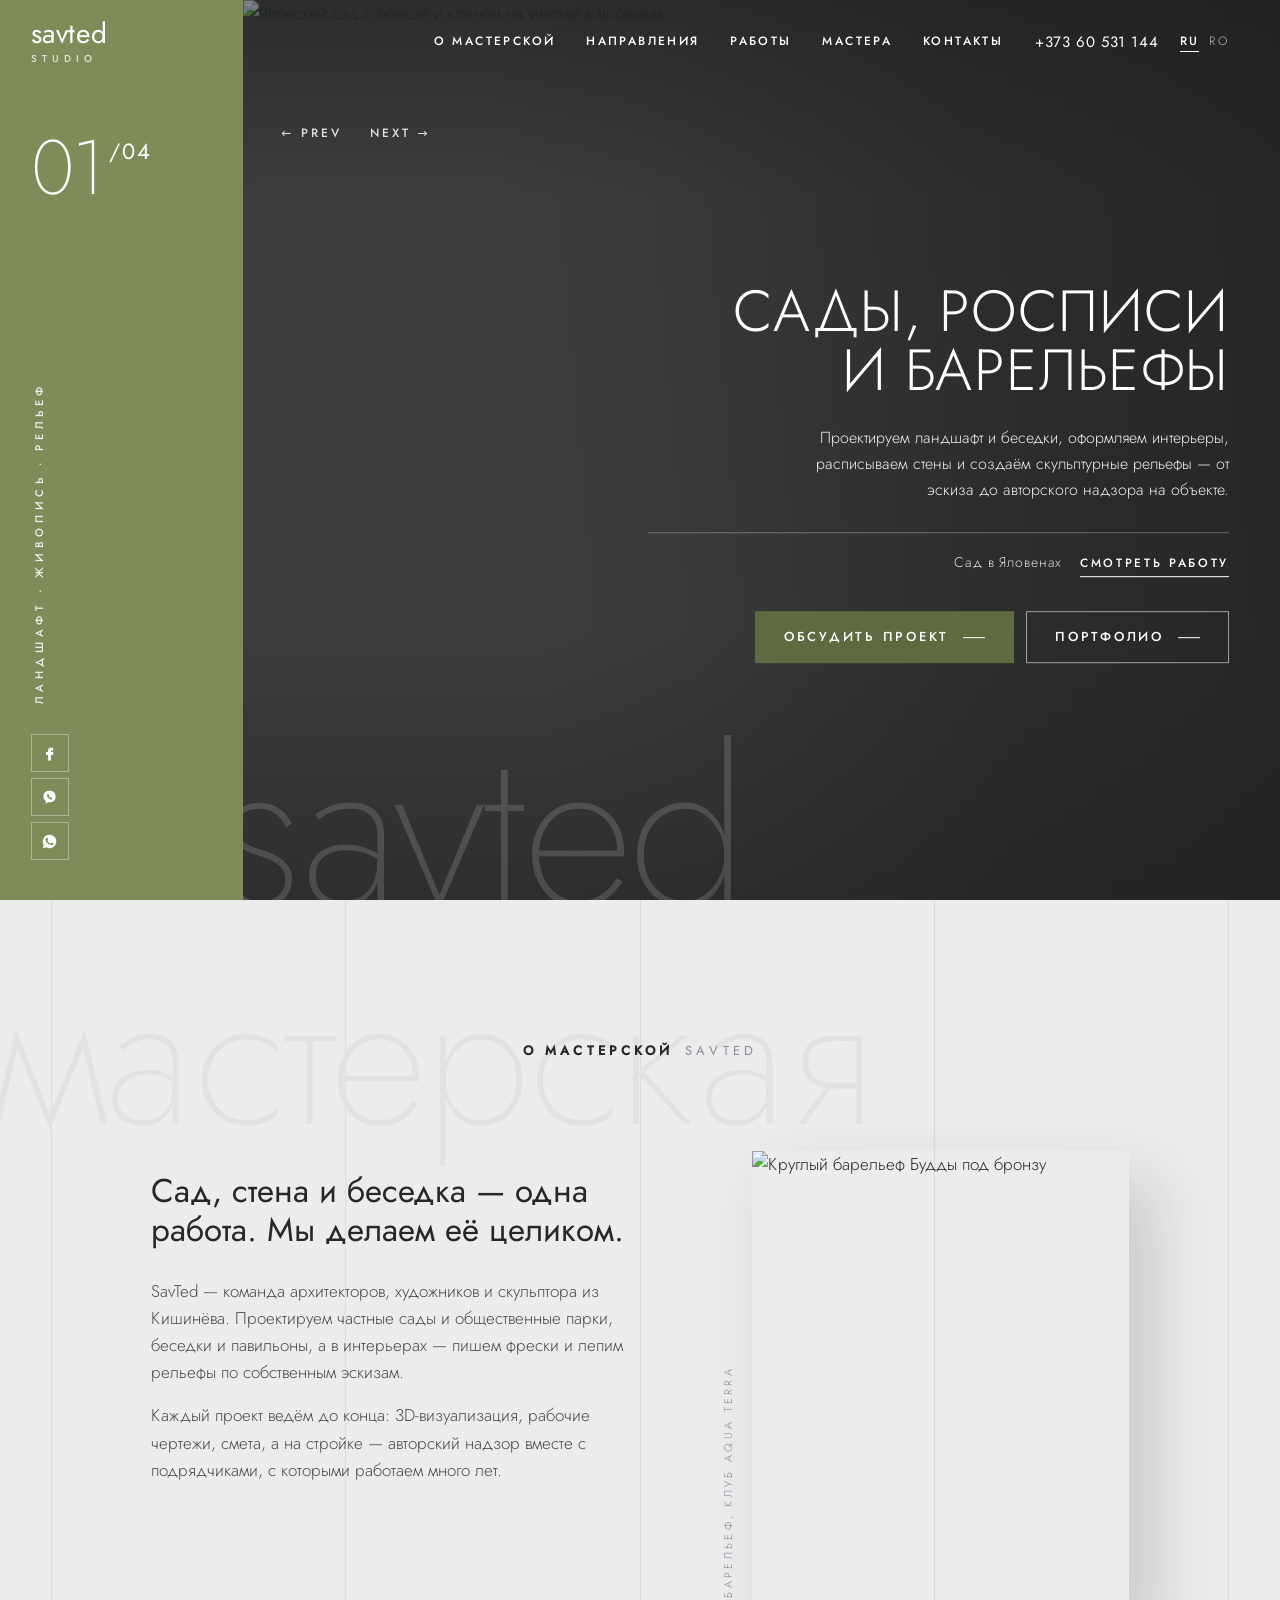
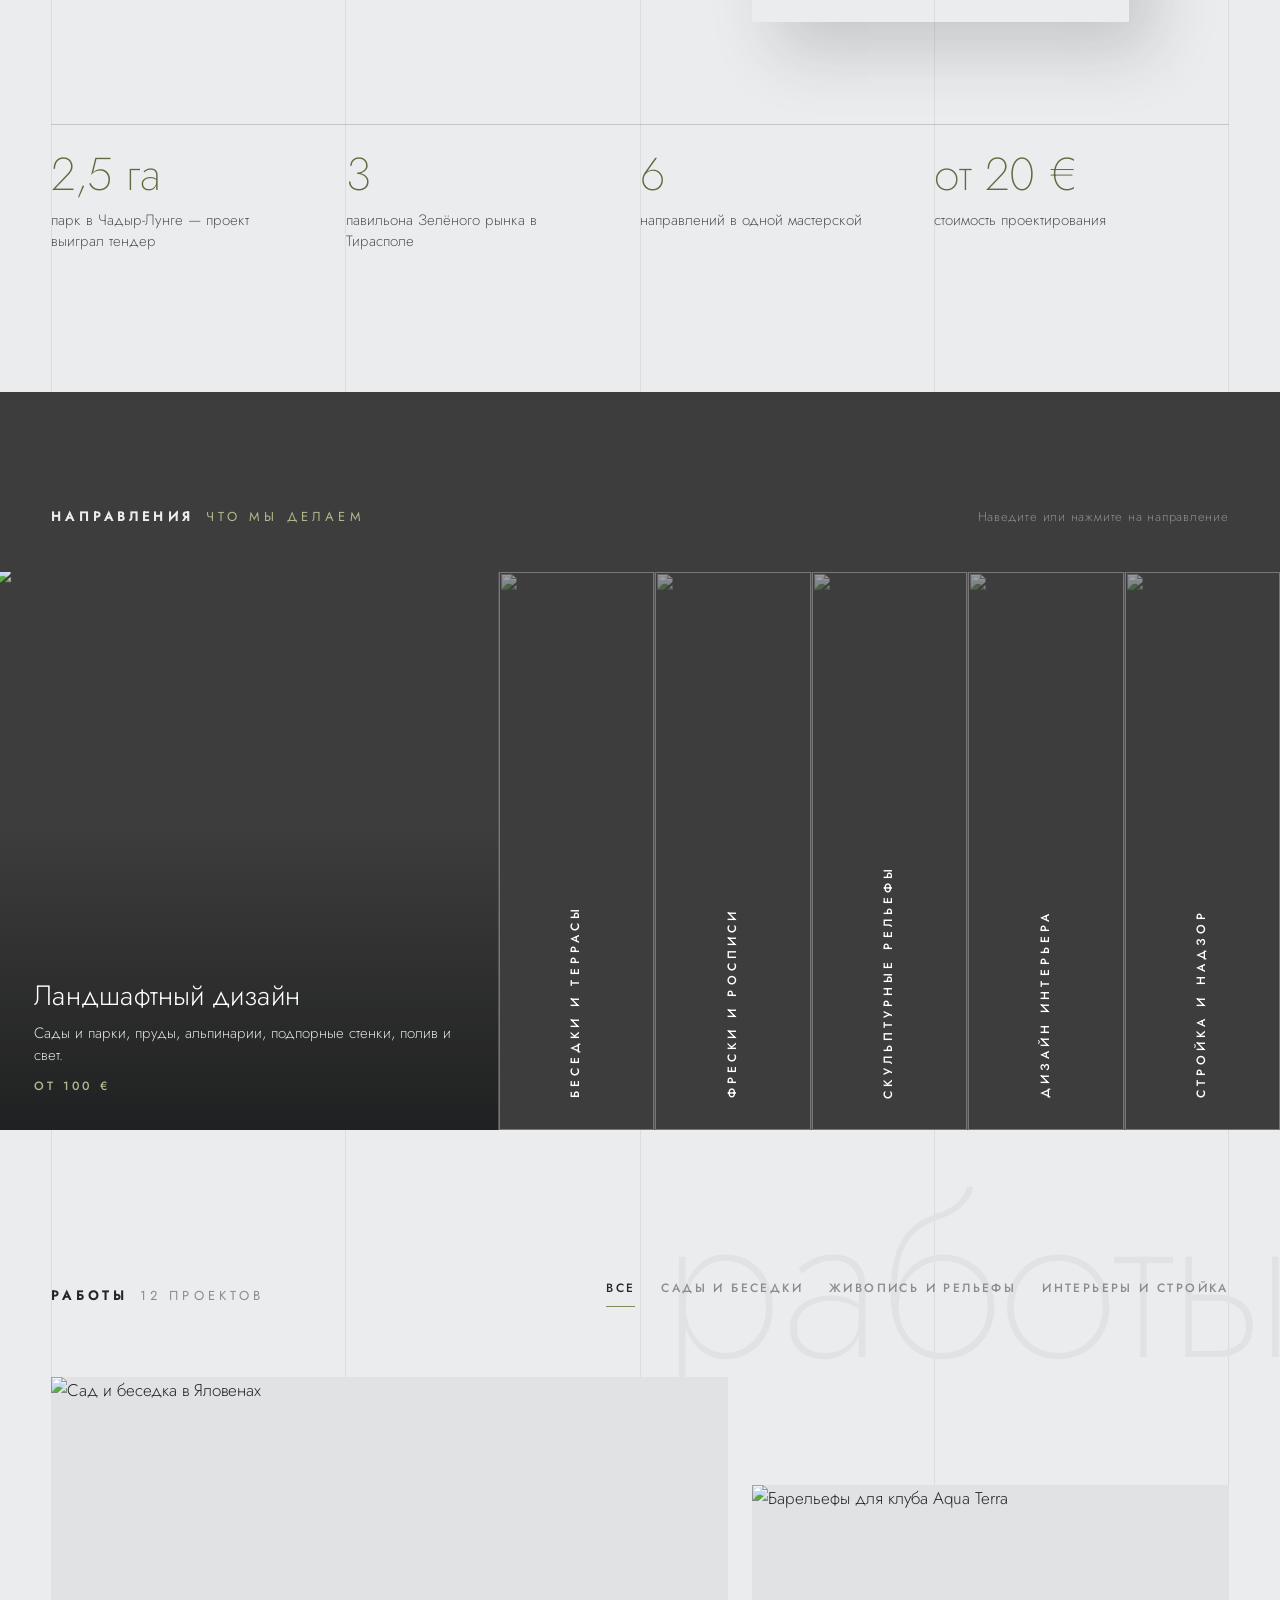
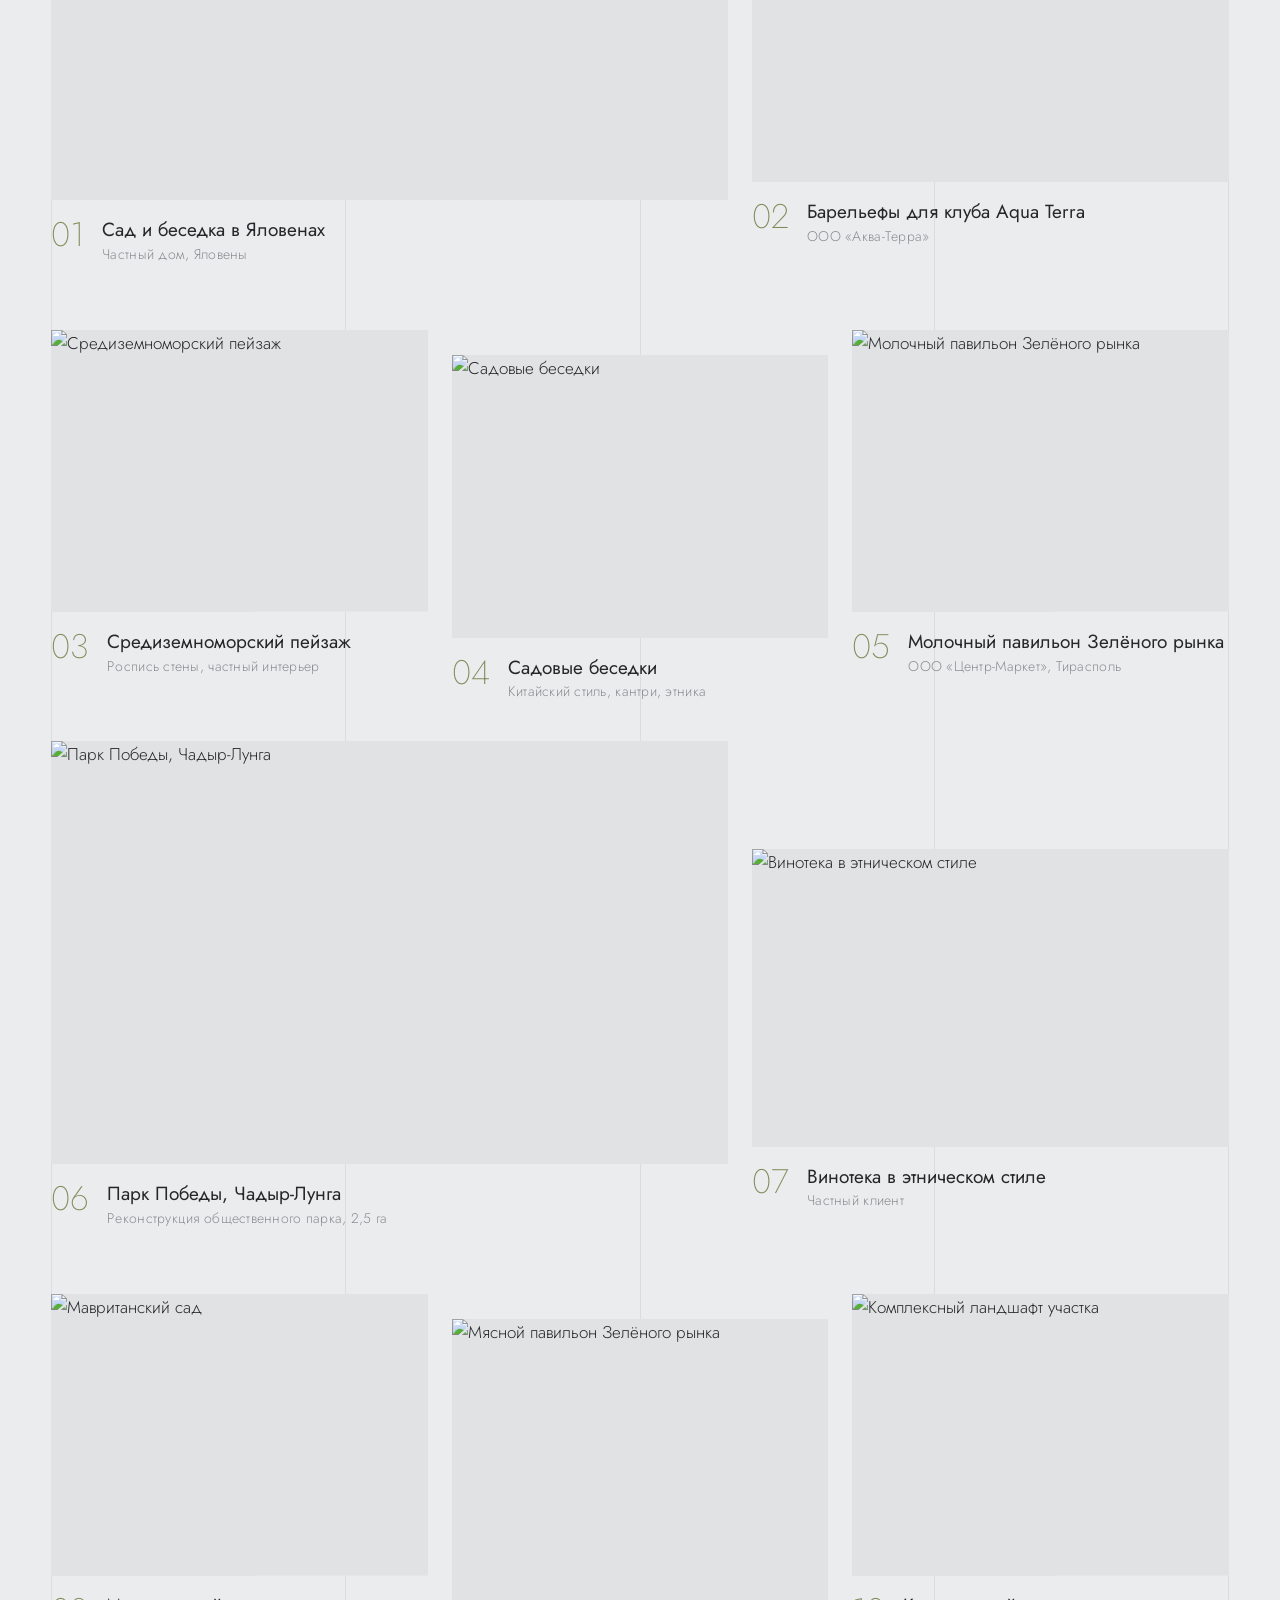
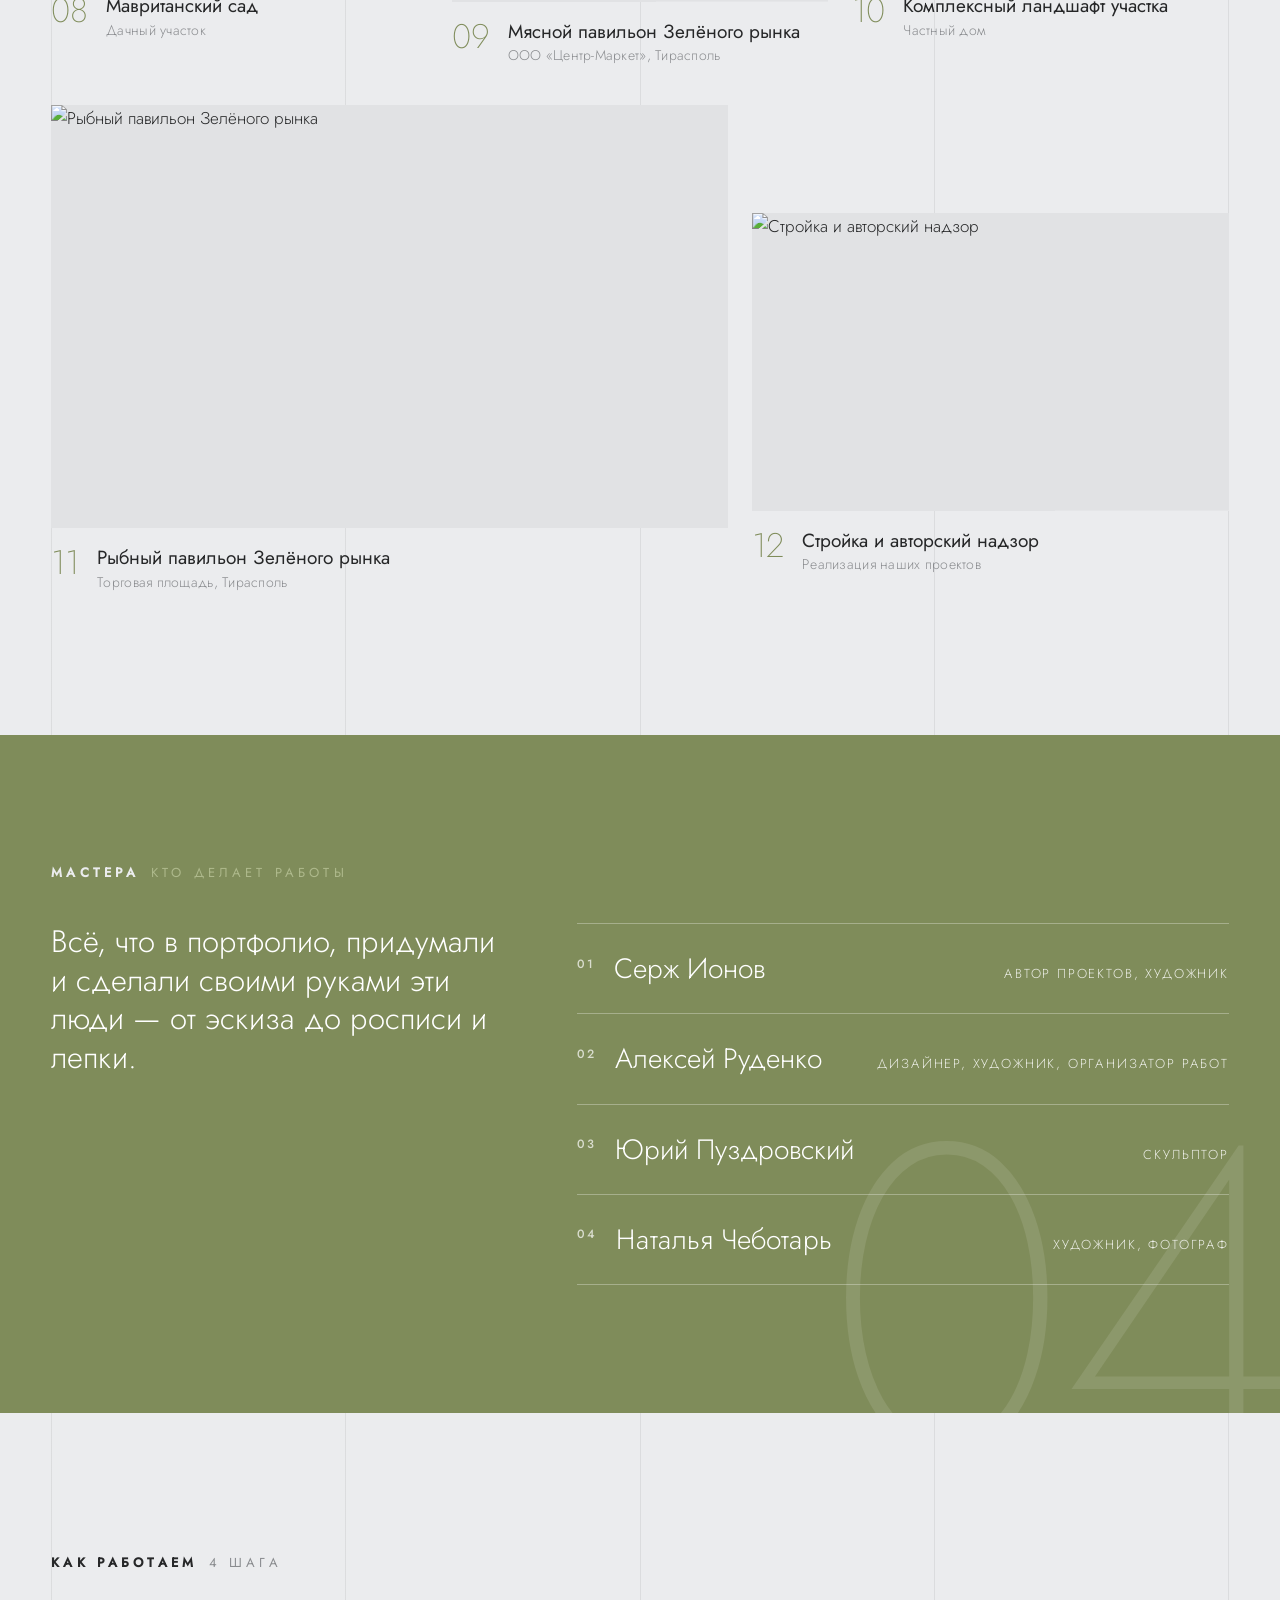
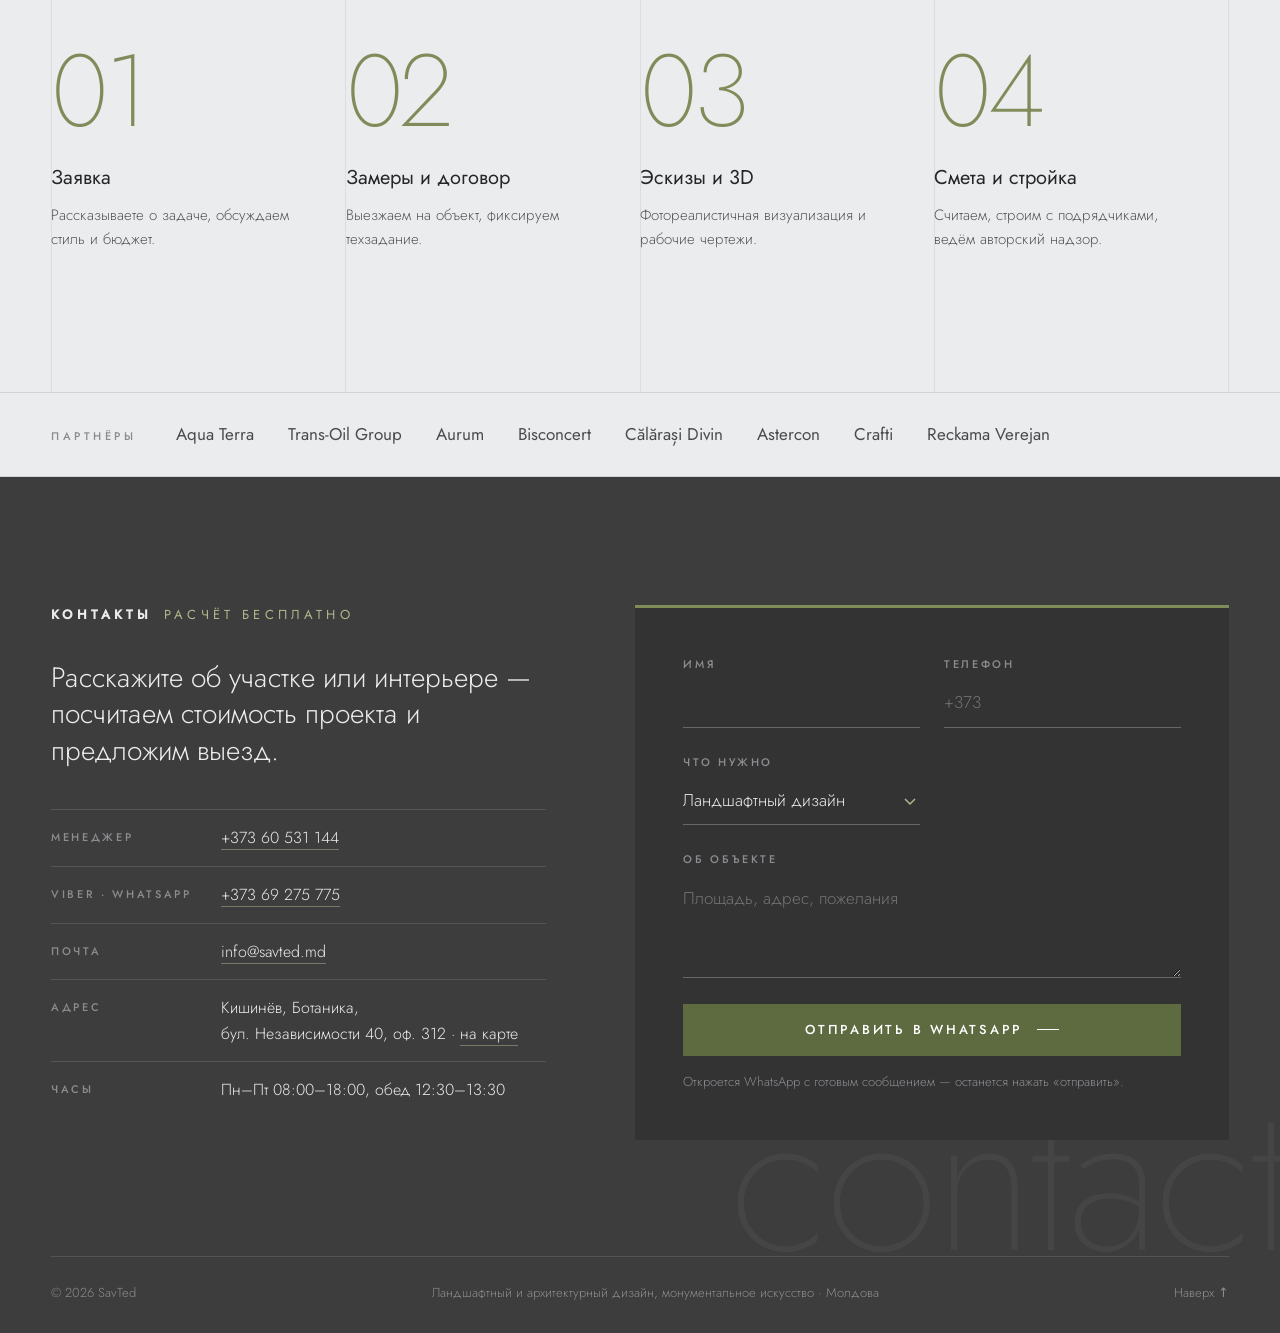
==== index.html @ 4ed481ee "Add files via upload" ====
<!doctype html>
<html lang="ru">
<head>
<meta charset="utf-8">
<meta name="viewport" content="width=device-width,initial-scale=1">
<title>SavTed — ландшафтный дизайн, роспись стен и барельефы в Молдове</title>
<meta name="description" content="Мастерская SavTed: проекты садов, парков и беседок, дизайн интерьеров, фрески, росписи и скульптурные рельефы. Кишинёв, вся Молдова.">
<link rel="icon" href="favicon.svg" type="image/svg+xml">
<link rel="alternate" hreflang="ro" href="ro.html">
<meta property="og:type" content="website">
<meta property="og:title" content="SavTed — сады, росписи и барельефы">
<meta property="og:description" content="Проектируем сады и беседки, расписываем стены, создаём барельефы. Кишинёв.">
<meta property="og:image" content="img/og/og-square-ru.jpg">
<meta property="og:image:width" content="1200">
<meta property="og:image:height" content="1200">
<link rel="preload" href="fonts/Jost-Light.woff2" as="font" type="font/woff2" crossorigin>
<link rel="stylesheet" href="style.css?v=5">
</head>
<body>

<header class="top" id="top">
  <a class="brand" href="#top" aria-label="SavTed — на главную">savted<small>studio</small></a>
  <nav class="nav" aria-label="Разделы">
    <a href="#about">О мастерской</a>
    <a href="#directions">Направления</a>
    <a href="#works">Работы</a>
    <a href="#team">Мастера</a>
    <a href="#contact">Контакты</a>
  </nav>
  <div class="top__right">
    <a class="top__phone" href="tel:+37360531144">+373 60 531 144</a>
    <span class="lang"><b>RU</b><a href="ro.html" hreflang="ro">RO</a></span>
    <button class="burger" type="button" aria-label="Меню" aria-expanded="false"><i></i><i></i></button>
  </div>
</header>

<!-- HERO -->
<section class="hero" aria-label="Избранные работы">
  <aside class="hero__panel">
    <div class="hero__count"><span class="js-cur">01</span><sup>/04</sup></div>
    <p class="hero__vert">ландшафт · живопись · рельеф</p>
    <ul class="hero__social">
      <li><a href="https://www.facebook.com/profile.php?id=61595241628154" target="_blank" rel="noopener" aria-label="Facebook"><svg viewBox="0 0 24 24"><path d="M14 8h3V4h-3c-2.8 0-4 1.8-4 4.3V10H7v4h3v8h4v-8h3l.5-4H14V8.6c0-.4.2-.6.6-.6z"/></svg></a></li>
      <li><a href="viber://chat?number=%2B37369275775" aria-label="Viber"><svg viewBox="0 0 24 24"><path d="M12 2.5c-5 0-8.5 2.6-8.5 8 0 3 1.2 5.2 3.3 6.4V21l3-2.4c.7.1 1.4.2 2.2.2 5 0 8.5-2.6 8.5-8.3 0-5.5-3.5-8-8.5-8zm3.7 11.6c-.4.6-1.1 1-1.8.8-2.6-.8-4.7-2.8-5.6-5.4-.2-.7.2-1.4.8-1.8l.6-.4c.3-.2.7-.1.9.2l.9 1.4c.2.3.1.7-.2.9l-.5.3c.4 1 1.3 1.9 2.3 2.4l.3-.5c.2-.3.6-.4.9-.2l1.4.9c.3.2.4.6.2.9z"/></svg></a></li>
      <li><a href="https://wa.me/37369275775" target="_blank" rel="noopener" aria-label="WhatsApp"><svg viewBox="0 0 24 24"><path d="M12 2.5a9.5 9.5 0 0 0-8.2 14.3L2.5 21.5l4.8-1.3A9.5 9.5 0 1 0 12 2.5zm5.3 13.4c-.2.6-1.3 1.2-1.8 1.2-.5.1-1 .2-3.3-.7-2.8-1.1-4.6-4-4.7-4.2-.1-.2-1.1-1.5-1.1-2.9s.7-2 1-2.3c.2-.3.5-.3.7-.3h.5c.2 0 .4 0 .6.5l.8 2c.1.2.1.4 0 .5l-.3.5-.4.4c-.1.1-.3.3-.1.6.2.3.8 1.3 1.7 2.1 1.2 1 2.1 1.3 2.4 1.5.3.1.5.1.6-.1l.9-1c.2-.3.4-.2.6-.1l1.9.9c.3.1.5.2.5.3.1.2.1.7-.1 1.2z"/></svg></a></li>
    </ul>
  </aside>

  <div class="hero__stage">
    <div class="hero__slides">
      <figure class="slide is-on" data-work="13"><img src="img/w/7c0b3475-l.webp" alt="Японский сад с бонсай и клёном на участке в Яловенах" fetchpriority="high"></figure>
      <figure class="slide" data-work="11"><img src="img/w/cdaa45fe-l.webp" alt="Барельеф Будды под бронзу в клубе Aqua Terra" loading="lazy"></figure>
      <figure class="slide" data-work="7"><img src="img/w/23a6d902-l.webp" alt="Роспись стены: средиземноморский пейзаж с маками" loading="lazy"></figure>
      <figure class="slide" data-work="15"><img src="img/w/4194f8a2-l.webp" alt="Проект беседки в китайском стиле" loading="lazy"></figure>
    </div>
    <div class="hero__fog" aria-hidden="true"></div>

    <div class="hero__ctrl">
      <button type="button" class="js-prev" aria-label="Предыдущая работа">← prev</button>
      <button type="button" class="js-next" aria-label="Следующая работа">next →</button>
    </div>

    <div class="hero__copy">
      <h1>Сады, росписи<br>и&nbsp;барельефы</h1>
      <p>Проектируем ландшафт и беседки, оформляем интерьеры, расписываем стены и создаём скульптурные рельефы — от эскиза до авторского надзора на объекте.</p>
      <div class="hero__caption">
        <span class="js-cap-n">Сад в Яловенах</span>
        <button type="button" class="link js-cap-open">Смотреть работу</button>
      </div>
      <div class="hero__btns">
        <a class="btn btn--moss" href="#contact">Обсудить проект</a>
        <a class="btn btn--ghost" href="#works">Портфолио</a>
      </div>
    </div>
  </div>
  <div class="ghost ghost--hero" aria-hidden="true">savted</div>
</section>

<!-- ABOUT -->
<section class="about sec" id="about">
  <div class="lines" aria-hidden="true"></div>
  <div class="ghost ghost--about" aria-hidden="true">мастерская</div>
  <div class="wrap about__grid">
    <h2 class="kicker reveal"><b>О мастерской</b> <span>savted</span></h2>
    <div class="about__text reveal">
      <p class="about__lead">Сад, стена и&nbsp;беседка — одна работа. Мы делаем её целиком.</p>
      <p>SavTed — команда архитекторов, художников и скульптора из Кишинёва. Проектируем частные сады и общественные парки, беседки и павильоны, а в интерьерах — пишем фрески и лепим рельефы по собственным эскизам.</p>
      <p>Каждый проект ведём до конца: 3D-визуализация, рабочие чертежи, смета, а на стройке — авторский надзор вместе с подрядчиками, с которыми работаем много лет.</p>
    </div>
    <figure class="about__pic reveal">
      <img src="img/w/76ecb785-s.webp" alt="Круглый барельеф Будды под бронзу" loading="lazy">
      <figcaption>Барельеф, клуб Aqua Terra</figcaption>
    </figure>
    <ul class="facts reveal">
      <li><b>2,5&nbsp;га</b><span>парк в Чадыр-Лунге — проект выиграл тендер</span></li>
      <li><b>3</b><span>павильона Зелёного рынка в Тирасполе</span></li>
      <li><b>6</b><span>направлений в одной мастерской</span></li>
      <li><b>от&nbsp;20&nbsp;€</b><span>стоимость проектирования</span></li>
    </ul>
  </div>
</section>

<!-- DIRECTIONS -->
<section class="dirs" id="directions">
  <div class="dirs__head wrap">
    <h2 class="kicker kicker--light reveal"><b>Направления</b> <span>что мы делаем</span></h2>
    <p class="dirs__hint reveal">Наведите или нажмите на направление</p>
  </div>
  <div class="strip">
    <a class="strip__item is-open" href="#works" data-filter="garden">
      <img src="img/w/7c0b3475-s.webp" alt="" loading="lazy">
      <span class="strip__v">ландшафтный дизайн</span>
      <span class="strip__body"><b>Ландшафтный дизайн</b><em>Сады и парки, пруды, альпинарии, подпорные стенки, полив и свет.</em><i>от 100 €</i></span>
    </a>
    <a class="strip__item" href="#works" data-filter="garden">
      <img src="img/w/a6d77f5b-s.webp" alt="" loading="lazy">
      <span class="strip__v">беседки и террасы</span>
      <span class="strip__body"><b>Беседки, павильоны, террасы</b><em>Китайский стиль, кантри, этника — с мангалом, печью и чертежами.</em><i>от 30 €</i></span>
    </a>
    <a class="strip__item" href="#works" data-filter="art">
      <img src="img/w/23a6d902-s.webp" alt="" loading="lazy">
      <span class="strip__v">фрески и росписи</span>
      <span class="strip__body"><b>Фрески, муралы, роспись</b><em>Роспись по сухой и сырой штукатурке, интерьеры и фасады.</em><i>от 50 €</i></span>
    </a>
    <a class="strip__item" href="#works" data-filter="art">
      <img src="img/w/76ecb785-s.webp" alt="" loading="lazy">
      <span class="strip__v">скульптурные рельефы</span>
      <span class="strip__body"><b>Барельефы и горельефы</b><em>По нашим эскизам или эскизам вашего архитектора, под бронзу и камень.</em><i>от 150 €</i></span>
    </a>
    <a class="strip__item" href="#works" data-filter="interior">
      <img src="img/w/365bd3c8-s.webp" alt="" loading="lazy">
      <span class="strip__v">дизайн интерьера</span>
      <span class="strip__body"><b>Дизайн интерьера</b><em>Коммерческие и частные интерьеры, мебель по индивидуальному дизайну.</em><i>от 20 €</i></span>
    </a>
    <a class="strip__item" href="#works" data-filter="interior">
      <img src="img/w/06ae468c-s.webp" alt="" loading="lazy">
      <span class="strip__v">стройка и надзор</span>
      <span class="strip__body"><b>Строительство и авторский надзор</b><em>Организуем работы и следим, чтобы построили ровно по проекту.</em><i>от 400 €</i></span>
    </a>
  </div>
</section>

<!-- WORKS -->
<section class="works sec" id="works">
  <div class="lines" aria-hidden="true"></div>
  <div class="ghost ghost--works" aria-hidden="true">работы</div>
  <div class="wrap">
    <div class="works__head">
      <h2 class="kicker reveal"><b>Работы</b> <span>12 проектов</span></h2>
      <div class="filters reveal" role="tablist" aria-label="Фильтр работ">
        <button type="button" class="is-on" data-f="all">Все</button>
        <button type="button" data-f="garden">Сады и беседки</button>
        <button type="button" data-f="art">Живопись и рельефы</button>
        <button type="button" data-f="interior">Интерьеры и стройка</button>
      </div>
    </div>
    <div class="grid js-grid"></div>
  </div>
</section>

<!-- TEAM -->
<section class="team" id="team">
  <div class="ghost ghost--team" aria-hidden="true">04</div>
  <div class="wrap team__grid">
    <h2 class="kicker kicker--light reveal"><b>Мастера</b> <span>кто делает работы</span></h2>
    <p class="team__lead reveal">Всё, что в портфолио, придумали и сделали своими руками эти люди — от эскиза до росписи и лепки.</p>
    <ol class="people">
      <li class="reveal"><b>Серж Ионов</b><span>автор проектов, художник</span></li>
      <li class="reveal"><b>Алексей Руденко</b><span>дизайнер, художник, организатор работ</span></li>
      <li class="reveal"><b>Юрий Пуздровский</b><span>скульптор</span></li>
      <li class="reveal"><b>Наталья Чеботарь</b><span>художник, фотограф</span></li>
    </ol>
  </div>
</section>

<!-- PROCESS -->
<section class="steps sec" id="process">
  <div class="lines" aria-hidden="true"></div>
  <div class="wrap">
    <h2 class="kicker reveal"><b>Как работаем</b> <span>4 шага</span></h2>
    <ol class="steps__list">
      <li class="reveal"><i>01</i><b>Заявка</b><span>Рассказываете о задаче, обсуждаем стиль и бюджет.</span></li>
      <li class="reveal"><i>02</i><b>Замеры и договор</b><span>Выезжаем на объект, фиксируем техзадание.</span></li>
      <li class="reveal"><i>03</i><b>Эскизы и 3D</b><span>Фотореалистичная визуализация и рабочие чертежи.</span></li>
      <li class="reveal"><i>04</i><b>Смета и стройка</b><span>Считаем, строим с подрядчиками, ведём авторский надзор.</span></li>
    </ol>
  </div>
</section>

<!-- PARTNERS -->
<section class="partners" aria-label="Партнёры">
  <div class="wrap partners__row">
    <span class="partners__t">Партнёры</span>
    <ul>
      <li>Aqua Terra</li><li>Trans-Oil Group</li><li>Aurum</li><li>Bisconcert</li><li>Călărași Divin</li><li>Astercon</li><li>Crafti</li><li>Reckama Verejan</li>
    </ul>
  </div>
</section>

<!-- CONTACT -->
<section class="contact" id="contact">
  <div class="ghost ghost--contact" aria-hidden="true">contact</div>
  <div class="wrap contact__grid">
    <div class="contact__info reveal">
      <h2 class="kicker kicker--light"><b>Контакты</b> <span>расчёт бесплатно</span></h2>
      <p class="contact__lead">Расскажите об участке или интерьере — посчитаем стоимость проекта и предложим выезд.</p>
      <dl class="contact__dl">
        <div><dt>Менеджер</dt><dd><a href="tel:+37360531144">+373 60 531 144</a></dd></div>
        <div><dt>Viber · WhatsApp</dt><dd><a href="tel:+37369275775">+373 69 275 775</a></dd></div>
        <div><dt>Почта</dt><dd><a href="mailto:info@savted.md">info@savted.md</a></dd></div>
        <div><dt>Адрес</dt><dd>Кишинёв, Ботаника,<br>бул. Независимости 40, оф. 312 · <a href="https://www.google.com/maps/search/?api=1&amp;query=Independen%C8%9Bei+40+Chi%C8%99in%C4%83u" target="_blank" rel="noopener">на карте</a></dd></div>
        <div><dt>Часы</dt><dd>Пн–Пт 08:00–18:00, обед 12:30–13:30</dd></div>
      </dl>
    </div>
    <form class="form reveal js-form" novalidate>
      <label><span>Имя</span><input name="name" autocomplete="name" required></label>
      <label><span>Телефон</span><input name="phone" type="tel" autocomplete="tel" required placeholder="+373"></label>
      <label><span>Что нужно</span>
        <select name="service">
          <option>Ландшафтный дизайн</option>
          <option>Беседка, павильон, терраса</option>
          <option>Фреска или роспись стен</option>
          <option>Барельеф, рельеф</option>
          <option>Дизайн интерьера</option>
          <option>Строительство и надзор</option>
        </select>
      </label>
      <label class="form__wide"><span>Об объекте</span><textarea name="msg" rows="3" placeholder="Площадь, адрес, пожелания"></textarea></label>
      <button class="btn btn--moss form__wide" type="submit">Отправить в WhatsApp</button>
      <p class="form__note form__wide">Откроется WhatsApp с готовым сообщением — останется нажать «отправить».</p>
    </form>
  </div>
  <footer class="foot wrap">
    <span>© 2026 SavTed</span>
    <span>Ландшафтный и архитектурный дизайн, монументальное искусство · Молдова</span>
    <a href="#top">Наверх ↑</a>
  </footer>
</section>

<!-- LIGHTBOX -->
<div class="lb" role="dialog" aria-modal="true" aria-label="Проект" hidden>
  <button class="lb__x" type="button" aria-label="Закрыть">×</button>
  <div class="lb__stage">
    <img class="lb__img" alt="">
    <button class="lb__nav lb__prev" type="button" aria-label="Предыдущее фото">←</button>
    <button class="lb__nav lb__next" type="button" aria-label="Следующее фото">→</button>
  </div>
  <aside class="lb__info">
    <span class="lb__num"></span>
    <h3 class="lb__t"></h3>
    <p class="lb__client"></p>
    <p class="lb__d"></p>
    <div class="lb__full" id="lb-full" hidden></div>
    <button class="lb__more" type="button" aria-expanded="false" aria-controls="lb-full">Читать полностью</button>
    <p class="lb__cnt"></p>
    <div class="lb__thumbs"></div>
    <a class="btn btn--moss lb__cta" href="#contact">Хочу похожий проект</a>
  </aside>
</div>

<script src="works-text.js?v=1"></script>
<script src="main.js?v=3"></script>
</body>
</html>
---- style.css ----
@font-face{font-family:Jost;src:url(fonts/Jost-ExtraLight.woff2) format("woff2");font-weight:200;font-display:swap}
@font-face{font-family:Jost;src:url(fonts/Jost-Light.woff2) format("woff2");font-weight:300;font-display:swap}
@font-face{font-family:Jost;src:url(fonts/Jost-Regular.woff2) format("woff2");font-weight:400;font-display:swap}
@font-face{font-family:Jost;src:url(fonts/Jost-Medium.woff2) format("woff2");font-weight:500;font-display:swap}

:root{
  /* палитра: Volcanic slag / Alpine ice / Summit stone + мох */
  --ice:#EBECEE;
  --ice-2:#E1E2E4;
  --slag:#3D3D3D;
  --slag-2:#333334;
  --ink:#262728;
  --stone:#8A8C8F;
  --moss:#7F8C5A;
  --moss-deep:#5E6A3F;
  --moss-pale:#AEB98C;
  --line:rgba(61,61,61,.09);
  --line-d:rgba(235,236,238,.08);
  --wrap:1320px;
  --pad:clamp(20px,4vw,56px);
  --panel:clamp(220px,19vw,300px);
  --ease:cubic-bezier(.2,.7,.2,1);
}
*,*::before,*::after{box-sizing:border-box}
html{scroll-behavior:smooth;-webkit-text-size-adjust:100%}
body{margin:0;background:var(--ice);color:var(--ink);font:300 17px/1.6 Jost,system-ui,sans-serif;overflow-x:hidden}
img{display:block;max-width:100%}
a{color:inherit}
button{font:inherit;color:inherit;background:none;border:0;padding:0;cursor:pointer}
h1,h2,h3,p{margin:0}
:focus-visible{outline:2px solid var(--moss);outline-offset:3px}

.wrap{max-width:var(--wrap);margin:0 auto;padding:0 var(--pad);position:relative;z-index:2}
.sec{position:relative;padding:clamp(80px,11vw,150px) 0;overflow:hidden}

/* вертикальные линии сетки, как в референсе */
.lines{position:absolute;inset:0;max-width:var(--wrap);margin:0 auto;pointer-events:none;z-index:0;background:
  linear-gradient(var(--line),var(--line)) calc(var(--pad)) 0/1px 100% no-repeat,
  linear-gradient(var(--line),var(--line)) calc(var(--pad) + (100% - 2*var(--pad))*.25) 0/1px 100% no-repeat,
  linear-gradient(var(--line),var(--line)) calc(var(--pad) + (100% - 2*var(--pad))*.5) 0/1px 100% no-repeat,
  linear-gradient(var(--line),var(--line)) calc(var(--pad) + (100% - 2*var(--pad))*.75) 0/1px 100% no-repeat,
  linear-gradient(var(--line),var(--line)) calc(100% - var(--pad)) 0/1px 100% no-repeat}

/* полупрозрачные слова-фон */
.ghost{position:absolute;font-weight:200;line-height:.8;letter-spacing:-.02em;white-space:nowrap;pointer-events:none;user-select:none;z-index:1}

/* заголовок секции: «ABOUT nature» */
.kicker{font-size:13px;font-weight:500;letter-spacing:.32em;text-transform:uppercase;display:flex;gap:.9em;align-items:baseline;flex-wrap:wrap}
.kicker span{font-weight:400;color:var(--stone)}
.kicker--light{color:var(--ice)}
.kicker--light span{color:var(--moss-pale)}

/* кнопки: острые прямоугольники, разрядка */
.btn{display:inline-flex;align-items:center;justify-content:center;gap:14px;min-height:52px;padding:0 28px;font-size:12.5px;font-weight:500;letter-spacing:.22em;text-transform:uppercase;text-decoration:none;border:1px solid transparent;transition:background .25s,color .25s,border-color .25s}
.btn::after{content:"";width:22px;height:1px;background:currentColor;transition:width .3s var(--ease)}
.btn:hover::after{width:34px}
.btn--moss{background:var(--moss-deep);color:#fff}
.btn--moss:hover{background:var(--ink)}
.btn--ghost{border-color:rgba(255,255,255,.55);color:#fff}
.btn--ghost:hover{background:#fff;color:var(--ink)}
.link{font-size:12px;font-weight:500;letter-spacing:.22em;text-transform:uppercase;border-bottom:1px solid currentColor;padding-bottom:3px}

/* ---------- HEADER ---------- */
.top{position:absolute;top:0;left:0;right:0;z-index:20;display:flex;align-items:center;gap:32px;height:84px;padding:0 var(--pad) 0 0}
.brand{flex:0 0 var(--panel);padding-left:clamp(20px,2.4vw,36px);font-size:28px;font-weight:400;letter-spacing:.02em;text-decoration:none;color:#fff;line-height:1}
.brand small{display:block;font-size:10px;font-weight:500;letter-spacing:.5em;text-transform:uppercase;opacity:.75;margin-top:6px}
.nav{display:flex;gap:clamp(18px,2.4vw,40px);margin-left:auto}
.nav a{font-size:12px;font-weight:500;letter-spacing:.2em;text-transform:uppercase;text-decoration:none;color:#fff;padding:8px 0;position:relative}
.nav a::after{content:"";position:absolute;left:0;right:100%;bottom:2px;height:1px;background:currentColor;transition:right .3s var(--ease)}
.nav a:hover::after{right:0}
.top__right{display:flex;align-items:center;gap:22px;color:#fff}
.top__phone{font-size:15px;font-weight:400;text-decoration:none;letter-spacing:.04em;white-space:nowrap}
.lang{display:flex;gap:10px;font-size:12px;letter-spacing:.18em}
.lang b{font-weight:500;border-bottom:1px solid currentColor}
.lang a{text-decoration:none;opacity:.7}
.lang a:hover{opacity:1}
.burger{display:none;width:44px;height:44px;position:relative}
.burger i{position:absolute;left:10px;right:10px;height:1.5px;background:currentColor;transition:transform .3s,top .3s}
.burger i:first-child{top:17px}
.burger i:last-child{top:26px}
.menu-open .burger i:first-child{top:21px;transform:rotate(45deg)}
.menu-open .burger i:last-child{top:21px;transform:rotate(-45deg)}

/* ---------- HERO ---------- */
.hero{position:relative;display:grid;grid-template-columns:var(--panel) 1fr;min-height:max(640px,100svh);background:var(--slag);overflow:hidden}
.hero__panel{position:relative;z-index:3;background:var(--moss);color:#fff;display:flex;flex-direction:column;padding:130px clamp(20px,2.4vw,36px) 40px}
.hero__count{font-size:clamp(56px,6vw,92px);font-weight:200;line-height:1;letter-spacing:-.03em}
.hero__count sup{font-size:.28em;font-weight:400;letter-spacing:.1em;vertical-align:top;margin-left:6px;position:relative;top:.5em}
.hero__vert{writing-mode:vertical-rl;transform:rotate(180deg);font-size:11px;font-weight:500;letter-spacing:.42em;text-transform:uppercase;margin:auto 0 30px;opacity:.85}
.hero__social{list-style:none;margin:0;padding:0;display:flex;flex-direction:column;gap:6px}
.hero__social a{display:grid;place-items:center;width:38px;height:38px;border:1px solid rgba(255,255,255,.35);transition:background .25s}
.hero__social a:hover{background:rgba(255,255,255,.18)}
.hero__social svg{width:17px;height:17px;fill:#fff}

.hero__stage{position:relative;overflow:hidden}
.hero__slides,.slide{position:absolute;inset:0;margin:0}
.slide{opacity:0;transition:opacity 1.2s ease}
.slide.is-on{opacity:1}
.slide img{width:100%;height:100%;object-fit:cover;transform:scale(1.06);transition:transform 7s linear}
.slide.is-on img{transform:scale(1)}
/* «туман»: затемнение под текст справа и сверху под меню */
.hero__fog{position:absolute;inset:0;pointer-events:none;background:
  linear-gradient(180deg,rgba(30,31,32,.55) 0%,rgba(30,31,32,0) 22%),
  linear-gradient(265deg,rgba(30,31,32,.78) 0%,rgba(30,31,32,.55) 30%,rgba(30,31,32,.12) 58%,rgba(30,31,32,0) 72%),
  linear-gradient(0deg,rgba(30,31,32,.5) 0%,rgba(30,31,32,0) 30%)}
.hero__ctrl{position:absolute;left:clamp(20px,3vw,48px);top:118px;display:flex;gap:28px;z-index:3}
.hero__ctrl button{color:#fff;font-size:12px;font-weight:500;letter-spacing:.24em;text-transform:uppercase;padding:6px 0;opacity:.85}
.hero__ctrl button:hover{opacity:1}
.hero__copy{position:absolute;z-index:3;right:var(--pad);top:50%;transform:translateY(-44%);width:min(660px,56%);color:#fff;text-align:right}
.hero__copy h1{font-size:clamp(38px,4.5vw,72px);overflow-wrap:break-word;font-weight:300;line-height:1.02;letter-spacing:.01em;text-transform:uppercase}
.hero__copy>p{margin:26px 0 0 auto;max-width:420px;font-size:16px;line-height:1.6;opacity:.92}
.hero__caption{display:flex;justify-content:flex-end;align-items:baseline;gap:18px;margin-top:30px;padding-top:18px;border-top:1px solid rgba(255,255,255,.3);font-size:14px;letter-spacing:.06em}
.hero__caption .js-cap-n{opacity:.85}
.hero__btns{display:flex;gap:12px;justify-content:flex-end;margin-top:34px;flex-wrap:wrap}
.ghost--hero{left:calc(var(--panel) - .12em);bottom:-.08em;font-size:clamp(110px,17vw,270px);color:rgba(235,236,238,.16);z-index:2}

/* ---------- ABOUT ---------- */
.ghost--about{left:-.04em;top:.42em;font-size:clamp(90px,15vw,240px);color:var(--ice-2)}
.about__grid{display:grid;grid-template-columns:repeat(12,1fr);gap:0 24px;align-items:start}
.about .kicker{grid-column:1/-1;justify-content:center;margin-bottom:clamp(50px,7vw,90px)}
.about__text{grid-column:2/7;padding-top:20px}
.about__lead{font-size:clamp(26px,2.6vw,38px);line-height:1.18;font-weight:400;margin-bottom:28px;color:var(--ink)}
.about__text p+p{margin-top:16px;color:#4a4b4d}
.about__pic{grid-column:8/12;margin:0;position:relative}
.about__pic img{width:100%;aspect-ratio:4/5;object-fit:cover;box-shadow:24px 30px 60px rgba(38,39,40,.18)}
.about__pic figcaption{position:absolute;left:-14px;bottom:24px;writing-mode:vertical-rl;transform:rotate(180deg) translateX(100%);font-size:11px;letter-spacing:.3em;text-transform:uppercase;color:var(--stone)}
.facts{grid-column:1/-1;list-style:none;margin:clamp(60px,8vw,110px) 0 0;padding:0;display:grid;grid-template-columns:repeat(4,1fr)}
.facts li{padding:26px 24px 0 0;border-top:1px solid rgba(61,61,61,.22)}
.facts b{display:block;font-size:clamp(34px,3.6vw,54px);font-weight:200;line-height:1;color:var(--moss-deep);letter-spacing:-.01em}
.facts span{display:block;margin-top:12px;font-size:14.5px;line-height:1.45;color:#55575a;max-width:230px}

/* ---------- DIRECTIONS ---------- */
.dirs{background:var(--slag);padding-top:clamp(70px,9vw,120px);position:relative}
.dirs__head{display:flex;justify-content:space-between;align-items:baseline;gap:20px;margin-bottom:44px}
.dirs__hint{font-size:13px;color:var(--stone);letter-spacing:.06em}
.strip{display:flex;height:clamp(460px,62vh,640px)}
.strip__item{position:relative;flex:1;overflow:hidden;text-decoration:none;color:#fff;border-left:1px solid rgba(235,236,238,.12);transition:flex .7s var(--ease)}
.strip__item:first-child{border-left:0}
.strip__item.is-open{flex:3.2}
.strip__item img{position:absolute;inset:0;width:100%;height:100%;object-fit:cover;filter:grayscale(.55) brightness(.62);transition:filter .7s,transform 1.2s var(--ease)}
.strip__item.is-open img{filter:none;transform:scale(1.03)}
.strip__item::after{content:"";position:absolute;inset:0;background:linear-gradient(0deg,rgba(25,26,27,.82),rgba(25,26,27,0) 55%);opacity:0;transition:opacity .6s}
.strip__item.is-open::after{opacity:1}
.strip__v{position:absolute;left:50%;bottom:32px;writing-mode:vertical-rl;transform:translateX(-50%) rotate(180deg);font-size:12px;font-weight:500;letter-spacing:.34em;text-transform:uppercase;white-space:nowrap;transition:opacity .4s}
.strip__item.is-open .strip__v{opacity:0}
.strip__body{position:absolute;left:34px;right:34px;bottom:34px;z-index:2;display:flex;flex-direction:column;gap:10px;opacity:0;transform:translateY(16px);transition:opacity .4s,transform .5s var(--ease);max-width:440px}
.strip__item.is-open .strip__body{opacity:1;transform:none;transition-delay:.25s}
.strip__body b{font-size:clamp(24px,2.2vw,32px);font-weight:300;line-height:1.1}
.strip__body em{font-style:normal;font-size:15px;line-height:1.5;opacity:.85}
.strip__body i{font-style:normal;font-size:12px;font-weight:500;letter-spacing:.24em;text-transform:uppercase;color:var(--moss-pale)}

/* ---------- WORKS ---------- */
.ghost--works{right:-.05em;top:.3em;font-size:clamp(100px,17vw,270px);color:var(--ice-2)}
.works__head{display:flex;justify-content:space-between;align-items:end;gap:30px;flex-wrap:wrap;margin-bottom:clamp(44px,6vw,70px)}
.filters{display:flex;flex-wrap:wrap;gap:6px 26px}
.filters button{font-size:12px;font-weight:500;letter-spacing:.2em;text-transform:uppercase;color:var(--stone);padding:8px 0;border-bottom:1px solid transparent;transition:color .2s,border-color .2s}
.filters button:hover{color:var(--ink)}
.filters button.is-on{color:var(--ink);border-color:var(--moss)}
.grid{display:grid;grid-template-columns:repeat(12,1fr);gap:clamp(28px,3vw,44px) 24px}
.card{grid-column:span 4;text-align:left;display:block;position:relative;animation:fade .6s var(--ease) both}
.card:nth-child(5n+1){grid-column:span 7}
.card:nth-child(5n+2){grid-column:span 5;margin-top:clamp(40px,7vw,110px)}
.card:nth-child(5n+4){margin-top:clamp(30px,4vw,60px)}
.card__img{position:relative;overflow:hidden;background:var(--ice-2);aspect-ratio:4/3}
.card:nth-child(5n+1) .card__img,.card:nth-child(5n+2) .card__img{aspect-ratio:16/10}
.card__img img{width:100%;height:100%;object-fit:cover;transition:transform 1s var(--ease)}
.card:hover .card__img img{transform:scale(1.04)}
.card__img::after{content:attr(data-n);position:absolute;right:0;bottom:0;background:var(--ice);padding:12px 18px;font-size:11px;font-weight:500;letter-spacing:.22em;text-transform:uppercase;transform:translateY(100%);transition:transform .4s var(--ease)}
.card:hover .card__img::after,.card:focus-visible .card__img::after{transform:none}
.card__meta{display:grid;grid-template-columns:auto 1fr;gap:2px 18px;margin-top:18px}
.card__num{grid-row:span 2;font-size:34px;font-weight:200;line-height:1;color:var(--moss)}
.card__t{font-size:19px;font-weight:400;line-height:1.25}
.card__c{font-size:13.5px;color:var(--stone);letter-spacing:.02em}
.card.is-hidden{display:none}
@keyframes fade{from{opacity:0;transform:translateY(20px)}}

/* ---------- TEAM ---------- */
.team{position:relative;background:var(--moss);color:#fff;padding:clamp(80px,10vw,140px) 0;overflow:hidden}
.ghost--team{right:-.04em;bottom:-.14em;font-size:clamp(220px,34vw,520px);color:rgba(255,255,255,.1)}
.team__grid{display:grid;grid-template-columns:5fr 7fr;gap:40px 60px;align-items:start}
.team .kicker{grid-column:1/-1}
.team__lead{font-size:clamp(24px,2.4vw,34px);line-height:1.25;font-weight:300}
.people{list-style:none;margin:0;padding:0;counter-reset:p}
.people li{display:flex;justify-content:space-between;align-items:baseline;gap:20px;padding:22px 0;border-top:1px solid rgba(255,255,255,.3);counter-increment:p}
.people li:last-child{border-bottom:1px solid rgba(255,255,255,.3)}
.people b{font-size:clamp(22px,2.2vw,30px);font-weight:300}
.people b::before{content:"0" counter(p);font-size:12px;font-weight:500;letter-spacing:.2em;margin-right:18px;vertical-align:super;opacity:.7}
.people span{font-size:13px;letter-spacing:.14em;text-transform:uppercase;text-align:right;opacity:.85}

/* ---------- STEPS ---------- */
.steps .kicker{margin-bottom:clamp(44px,6vw,70px)}
.steps__list{list-style:none;margin:0;padding:0;display:grid;grid-template-columns:repeat(4,1fr)}
.steps__list li{padding:0 28px 0 0;position:relative}
.steps__list i{display:block;font-style:normal;font-size:clamp(70px,8vw,120px);font-weight:200;line-height:.9;color:var(--moss);letter-spacing:-.04em}
.steps__list b{display:block;margin-top:26px;font-size:20px;font-weight:400}
.steps__list span{display:block;margin-top:10px;font-size:15px;line-height:1.55;color:#55575a}

/* ---------- PARTNERS ---------- */
.partners{border-top:1px solid rgba(61,61,61,.15);border-bottom:1px solid rgba(61,61,61,.15);padding:28px 0}
.partners__row{display:flex;gap:40px;align-items:baseline}
.partners__t{font-size:11px;font-weight:500;letter-spacing:.32em;text-transform:uppercase;color:var(--stone);flex:none}
.partners ul{list-style:none;margin:0;padding:0;display:flex;flex-wrap:wrap;gap:8px 34px;font-size:17px;font-weight:400;color:#4a4b4d}

/* ---------- CONTACT ---------- */
.contact{position:relative;background:var(--slag);color:var(--ice);padding-top:clamp(80px,10vw,140px);overflow:hidden}
.ghost--contact{right:-.04em;bottom:.35em;font-size:clamp(100px,16vw,250px);color:rgba(235,236,238,.05)}
.contact__grid{display:grid;grid-template-columns:5fr 6fr;gap:60px clamp(40px,7vw,110px);align-items:start}
.contact__lead{font-size:clamp(22px,2.2vw,30px);line-height:1.3;margin:34px 0 40px;font-weight:300}
.contact__dl{margin:0}
.contact__dl div{display:grid;grid-template-columns:150px 1fr;gap:20px;padding:15px 0;border-top:1px solid rgba(235,236,238,.13)}
.contact__dl dt{font-size:11px;font-weight:500;letter-spacing:.24em;text-transform:uppercase;color:var(--stone);padding-top:4px}
.contact__dl dd{margin:0;font-size:16px}
.contact__dl a{text-decoration:none;border-bottom:1px solid rgba(174,185,140,.5)}
.contact__dl a:hover{color:var(--moss-pale)}
.form{display:grid;grid-template-columns:1fr 1fr;gap:26px 24px;background:var(--slag-2);padding:clamp(28px,4vw,48px);border-top:3px solid var(--moss)}
.form label{display:flex;flex-direction:column;gap:8px}
.form label span{font-size:11px;font-weight:500;letter-spacing:.24em;text-transform:uppercase;color:var(--stone)}
.form input,.form select,.form textarea{font:inherit;font-size:17px;color:var(--ice);background:transparent;border:0;border-bottom:1px solid rgba(235,236,238,.28);padding:8px 0 10px;border-radius:0;outline:0;resize:vertical;transition:border-color .2s}
.form select{appearance:none;background:url("data:image/svg+xml,%3Csvg xmlns='http://www.w3.org/2000/svg' width='12' height='8'%3E%3Cpath d='M1 1l5 5 5-5' fill='none' stroke='%23AEB98C' stroke-width='1.5'/%3E%3C/svg%3E") right 4px center no-repeat}
.form select option{color:var(--ink)}
.form input:focus,.form select:focus,.form textarea:focus{border-color:var(--moss-pale)}
.form input::placeholder,.form textarea::placeholder{color:rgba(235,236,238,.35)}
.form .is-err{border-color:#d98a6c}
.form__wide{grid-column:1/-1}
.form__note{font-size:13px;color:var(--stone);margin-top:-10px}
.foot{width:calc(100% - 2*var(--pad));max-width:calc(var(--wrap) - 2*var(--pad));padding-left:0;padding-right:0;display:flex;justify-content:space-between;gap:20px;flex-wrap:wrap;margin-top:clamp(70px,9vw,120px);padding-top:26px;padding-bottom:30px;border-top:1px solid rgba(235,236,238,.13);font-size:13px;color:var(--stone)}
.foot a{text-decoration:none}
.foot a:hover{color:var(--ice)}

/* ---------- LIGHTBOX ---------- */
.lb{position:fixed;inset:0;z-index:100;background:#1C1D1E;display:grid;grid-template-columns:1fr 400px;color:var(--ice)}
.lb[hidden]{display:none}
.lb__stage{position:relative;display:grid;place-items:center;padding:40px;min-height:0}
.lb__img{max-width:100%;max-height:calc(100vh - 80px);object-fit:contain;transition:opacity .25s}
.lb__img.is-loading{opacity:.25}
.lb__nav{position:absolute;top:50%;transform:translateY(-50%);width:54px;height:54px;font-size:22px;border:1px solid rgba(235,236,238,.25);background:rgba(28,29,30,.5);transition:background .2s}
.lb__nav:hover{background:var(--moss-deep)}
.lb__prev{left:20px}.lb__next{right:20px}
.lb__x{position:absolute;top:14px;right:18px;z-index:2;font-size:38px;font-weight:200;line-height:1;width:48px;height:48px}
.lb__info{background:var(--slag);padding:70px 36px 36px;overflow-y:auto;display:flex;flex-direction:column;gap:14px}
.lb__num{font-size:56px;font-weight:200;line-height:1;color:var(--moss)}
.lb__t{font-size:26px;font-weight:300;line-height:1.2}
.lb__client{font-size:12px;font-weight:500;letter-spacing:.2em;text-transform:uppercase;color:var(--moss-pale)}
.lb__d{font-size:15px;line-height:1.6;color:#cfd0d2}
.lb__full{font-size:15px;line-height:1.65;color:#cfd0d2}
.lb__full p+p,.lb__full ul+p,.lb__full p+ul{margin-top:12px}
.lb__full ul{margin:0;padding:0;list-style:none}
.lb__full li{position:relative;padding-left:18px}
.lb__full li::before{content:"";position:absolute;left:0;top:.8em;width:9px;height:1px;background:var(--moss-pale)}
.lb__more{align-self:flex-start;font-size:12px;font-weight:500;letter-spacing:.22em;text-transform:uppercase;color:var(--moss-pale);border-bottom:1px solid currentColor;padding-bottom:3px}
.lb__more:hover{color:#fff}
.lb__cnt{font-size:12px;letter-spacing:.2em;color:var(--stone)}
.lb__thumbs{display:grid;grid-template-columns:repeat(4,1fr);gap:6px}
.lb__thumbs button{aspect-ratio:1;overflow:hidden;opacity:.5;transition:opacity .2s;outline-offset:-2px}
.lb__thumbs button.is-on,.lb__thumbs button:hover{opacity:1}
.lb__thumbs img{width:100%;height:100%;object-fit:cover}
.lb__cta{margin-top:auto}
body.lb-open{overflow:hidden}

/* reveal */
.reveal{opacity:0;transform:translateY(26px);transition:opacity .9s var(--ease),transform .9s var(--ease)}
.reveal.is-in{opacity:1;transform:none}
@media (prefers-reduced-motion:reduce){*{transition:none!important;animation:none!important}.reveal{opacity:1;transform:none}html{scroll-behavior:auto}}

/* ---------- ADAPTIVE ---------- */
@media (max-width:1180px){
  .nav{gap:18px}
  .top__phone{display:none}
}
@media (max-width:960px){
  .top{height:68px;padding:0 var(--pad);background:var(--moss);position:fixed}
  .brand{flex:none;padding:0;font-size:24px}
  .brand small{display:none}
  .burger{display:block}
  .nav{position:fixed;inset:68px 0 auto 0;flex-direction:column;gap:0;background:var(--moss);padding:10px var(--pad) 26px;transform:translateY(-120%);transition:transform .45s var(--ease);z-index:-1}
  .menu-open .nav{transform:none}
  .nav a{padding:15px 0;border-bottom:1px solid rgba(255,255,255,.2);font-size:13px}
  .top__right{margin-left:auto}
  .hero{grid-template-columns:1fr;min-height:auto;padding-top:68px}
  .hero__panel{display:none}
  .hero__stage{min-height:max(560px,calc(100svh - 68px))}
  .hero__fog{background:linear-gradient(0deg,rgba(30,31,32,.88) 0%,rgba(30,31,32,.6) 45%,rgba(30,31,32,.05) 75%)}
  .hero__copy{left:var(--pad);right:var(--pad);top:auto;bottom:34px;transform:none;width:auto;text-align:left}
  .hero__copy>p{margin-left:0}
  .hero__caption,.hero__btns{justify-content:flex-start}
  .hero__ctrl{top:22px;left:var(--pad)}
  .ghost--hero,.ghost--contact{display:none}
  .about__text{grid-column:1/-1}
  .about__pic{grid-column:2/12;margin-top:50px}
  .about__pic figcaption{display:none}
  .facts{grid-template-columns:1fr 1fr;gap:30px 24px}
  .strip{flex-direction:column;height:auto}
  .strip__item{flex:none;height:86px;border-left:0;border-top:1px solid rgba(235,236,238,.12);transition:height .6s var(--ease)}
  .strip__item.is-open{flex:none;height:420px}
  .strip__v{writing-mode:horizontal-tb;transform:translateY(-50%);left:var(--pad);top:50%;bottom:auto}
  .strip__body{left:var(--pad);right:var(--pad);bottom:26px}
  .dirs__hint{display:none}
  .grid{grid-template-columns:1fr 1fr}
  .card,.card:nth-child(n){grid-column:span 1;margin-top:0}
  .card:nth-child(3n+1){grid-column:1/-1}
  .card__img,.card:nth-child(n) .card__img{aspect-ratio:4/3}
  .team__grid,.contact__grid{grid-template-columns:1fr}
  .steps__list{grid-template-columns:1fr 1fr;gap:50px 0}
  .partners__row{flex-direction:column;gap:14px}
  .lb{grid-template-columns:1fr;grid-template-rows:minmax(0,58vh) 1fr}
  .lb__stage{padding:56px 10px 10px}
  .lb__img{max-height:calc(58vh - 66px)}
  .lb__nav{width:44px;height:44px;top:auto;bottom:16px;transform:none}
  .lb__info{padding:26px var(--pad)}
}
@media (max-width:600px){
  body{font-size:16px}
  .hero__copy h1{font-size:38px}
  .hero__copy>p{font-size:15px}
  .hero__btns .btn{flex:1 1 100%}
  .about .kicker{justify-content:flex-start}
  .about__pic{grid-column:1/-1}
  .facts{grid-template-columns:1fr}
  .grid{grid-template-columns:1fr}
  .card:nth-child(n){grid-column:1/-1}
  .people li{flex-direction:column;gap:6px}
  .people span{text-align:left}
  .steps__list{grid-template-columns:1fr;gap:40px}
  .form{grid-template-columns:1fr}
  .contact__dl div{grid-template-columns:1fr;gap:4px}
}
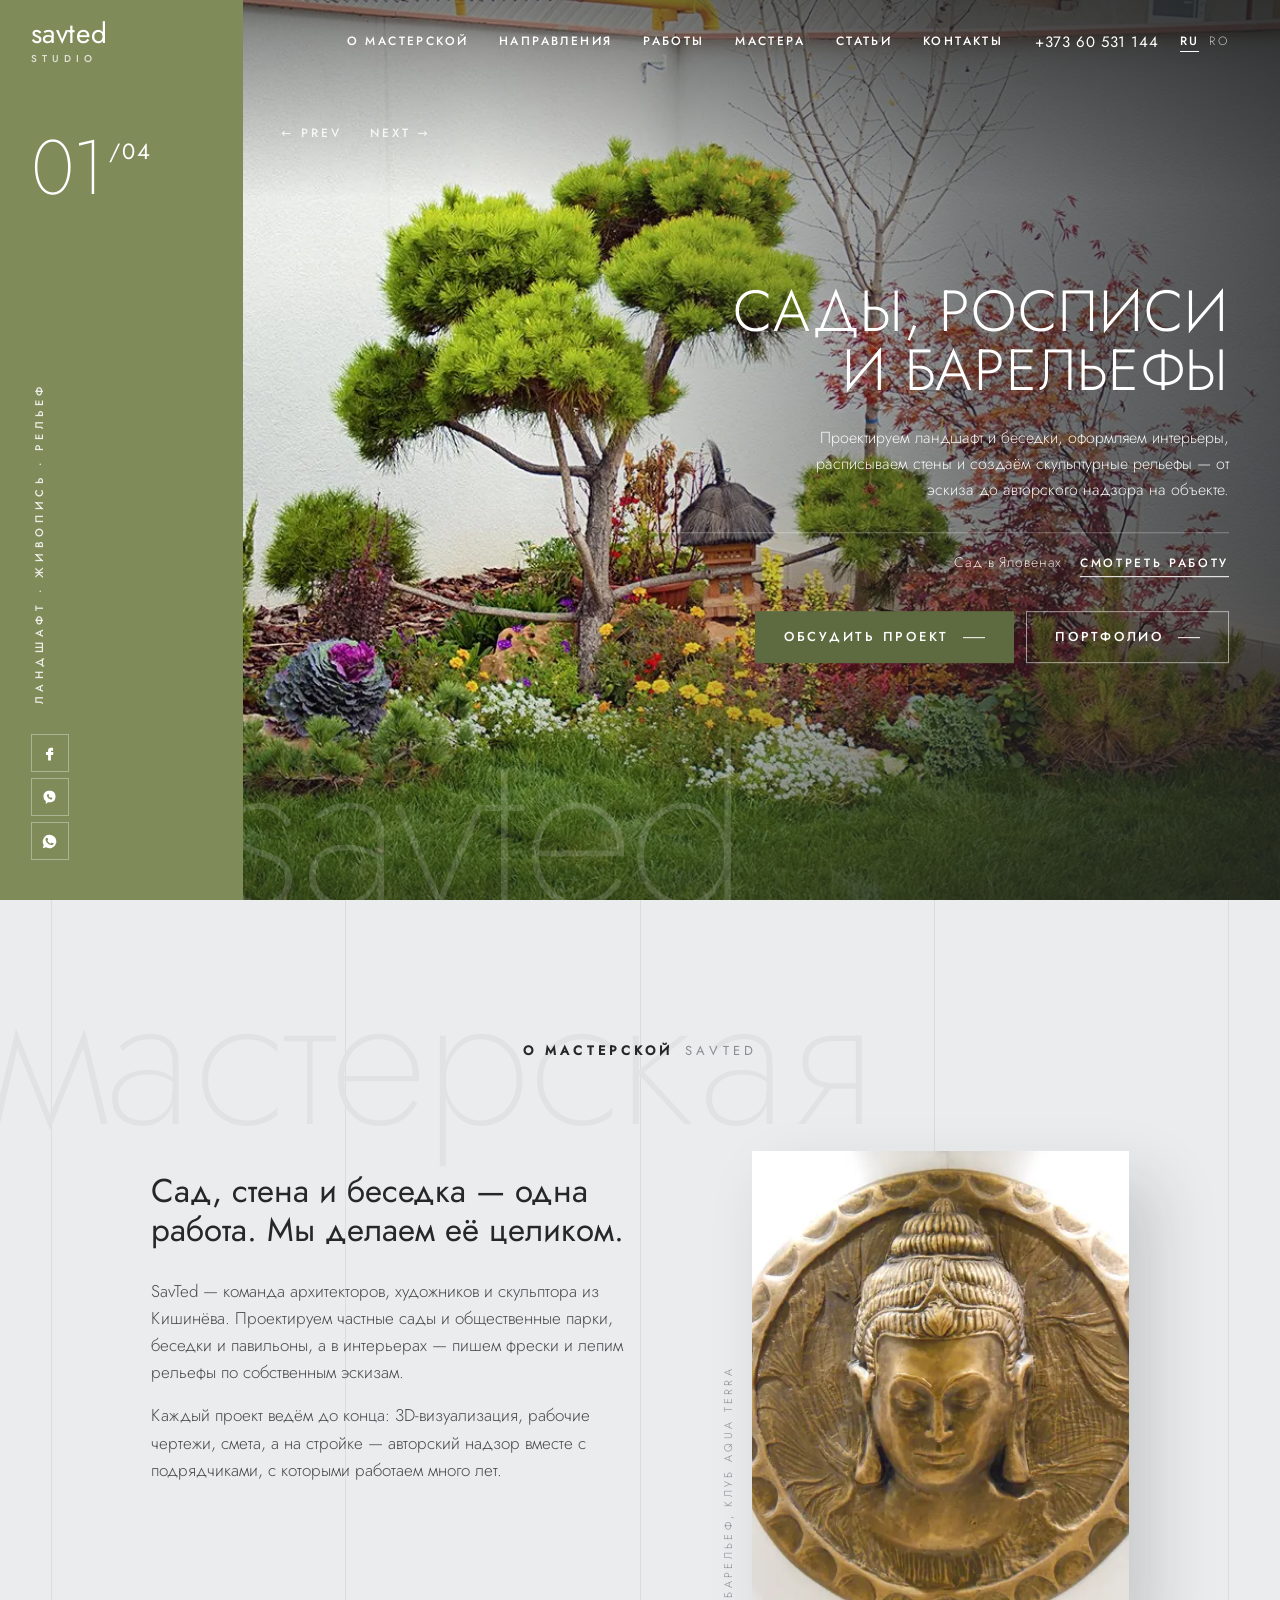
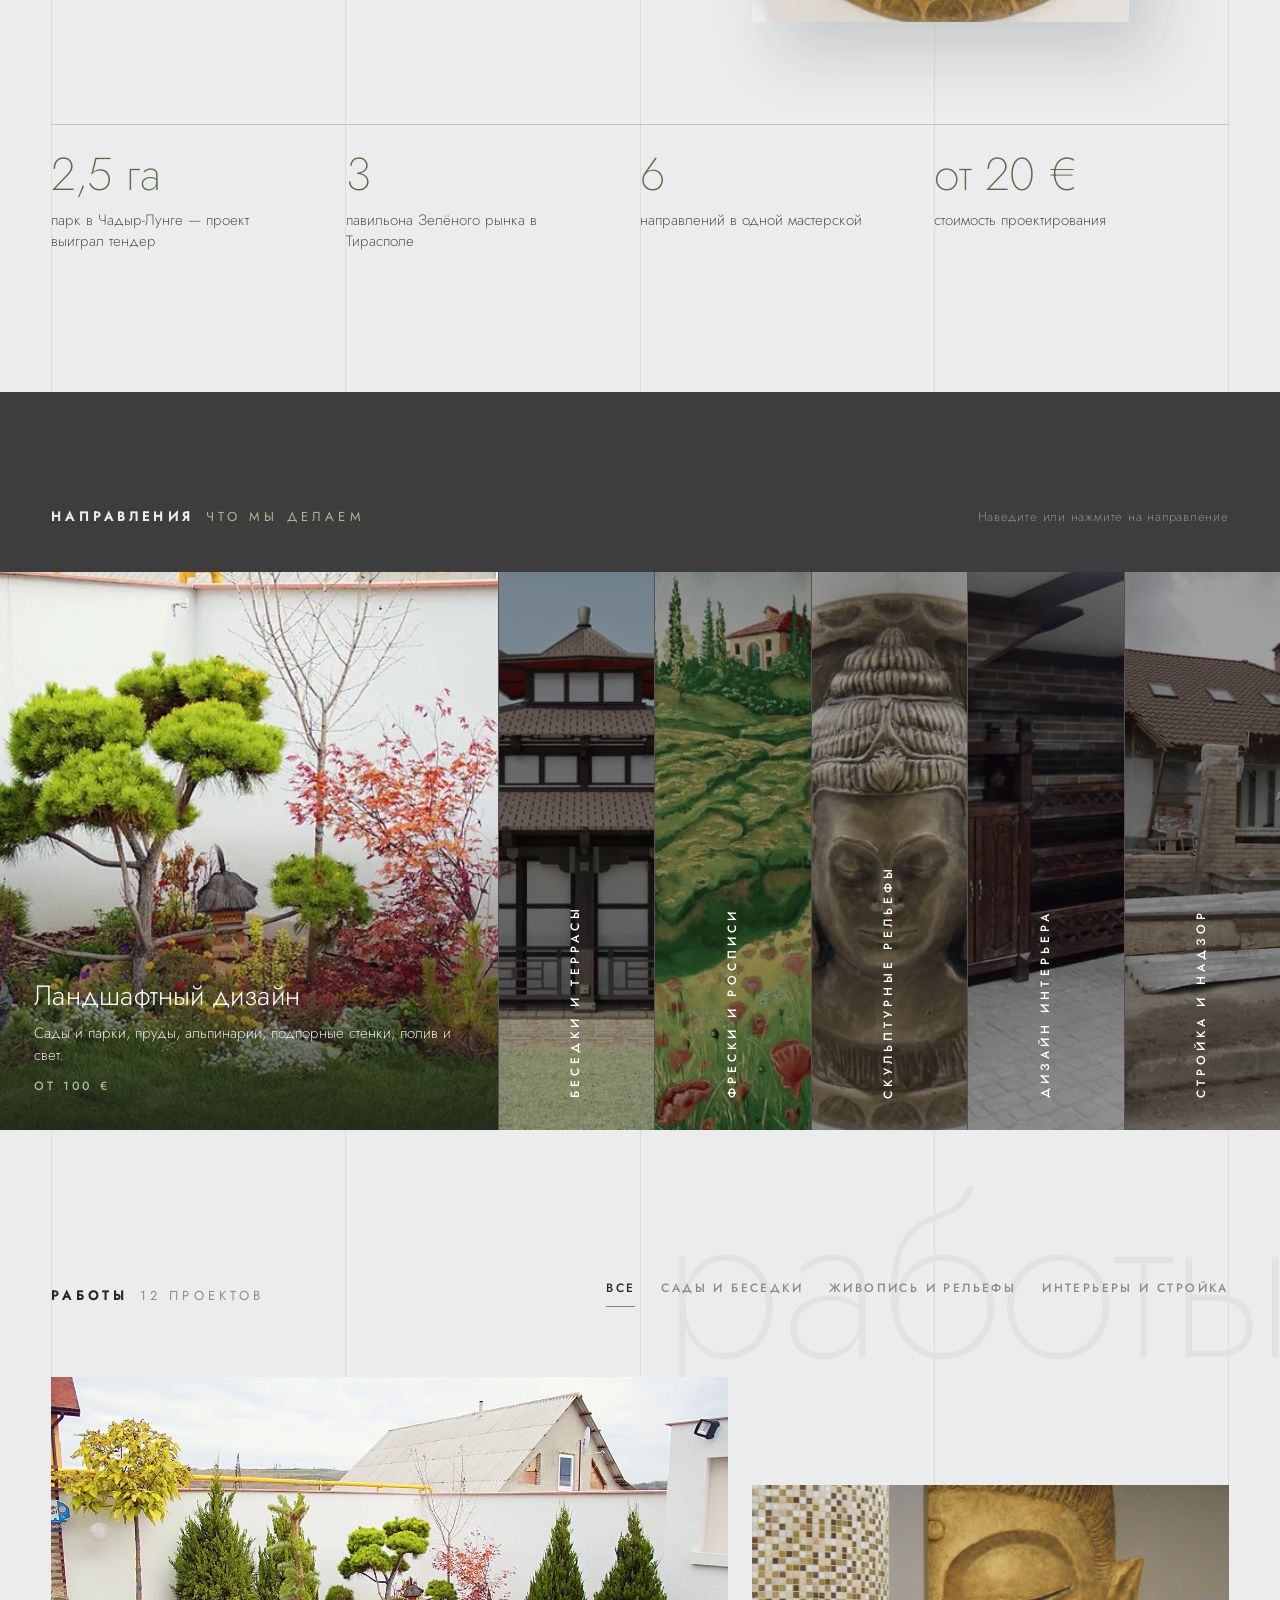
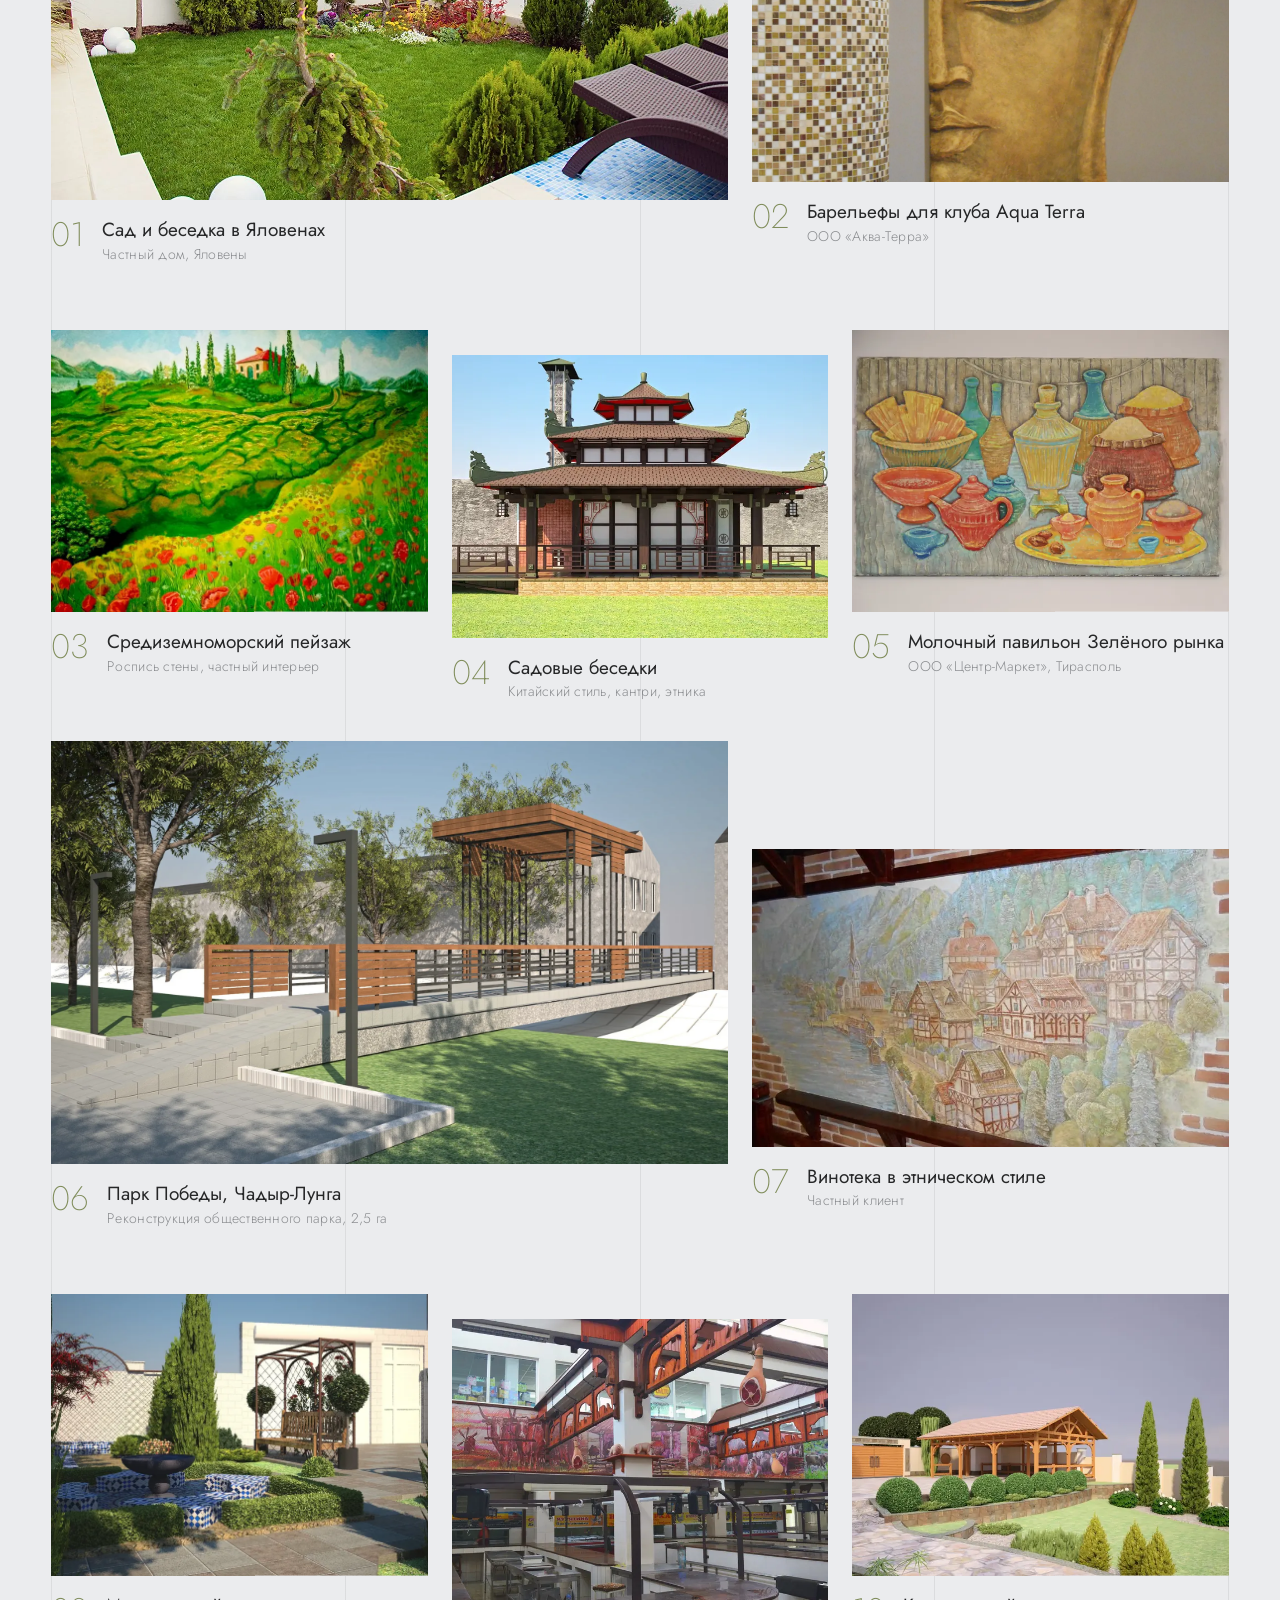
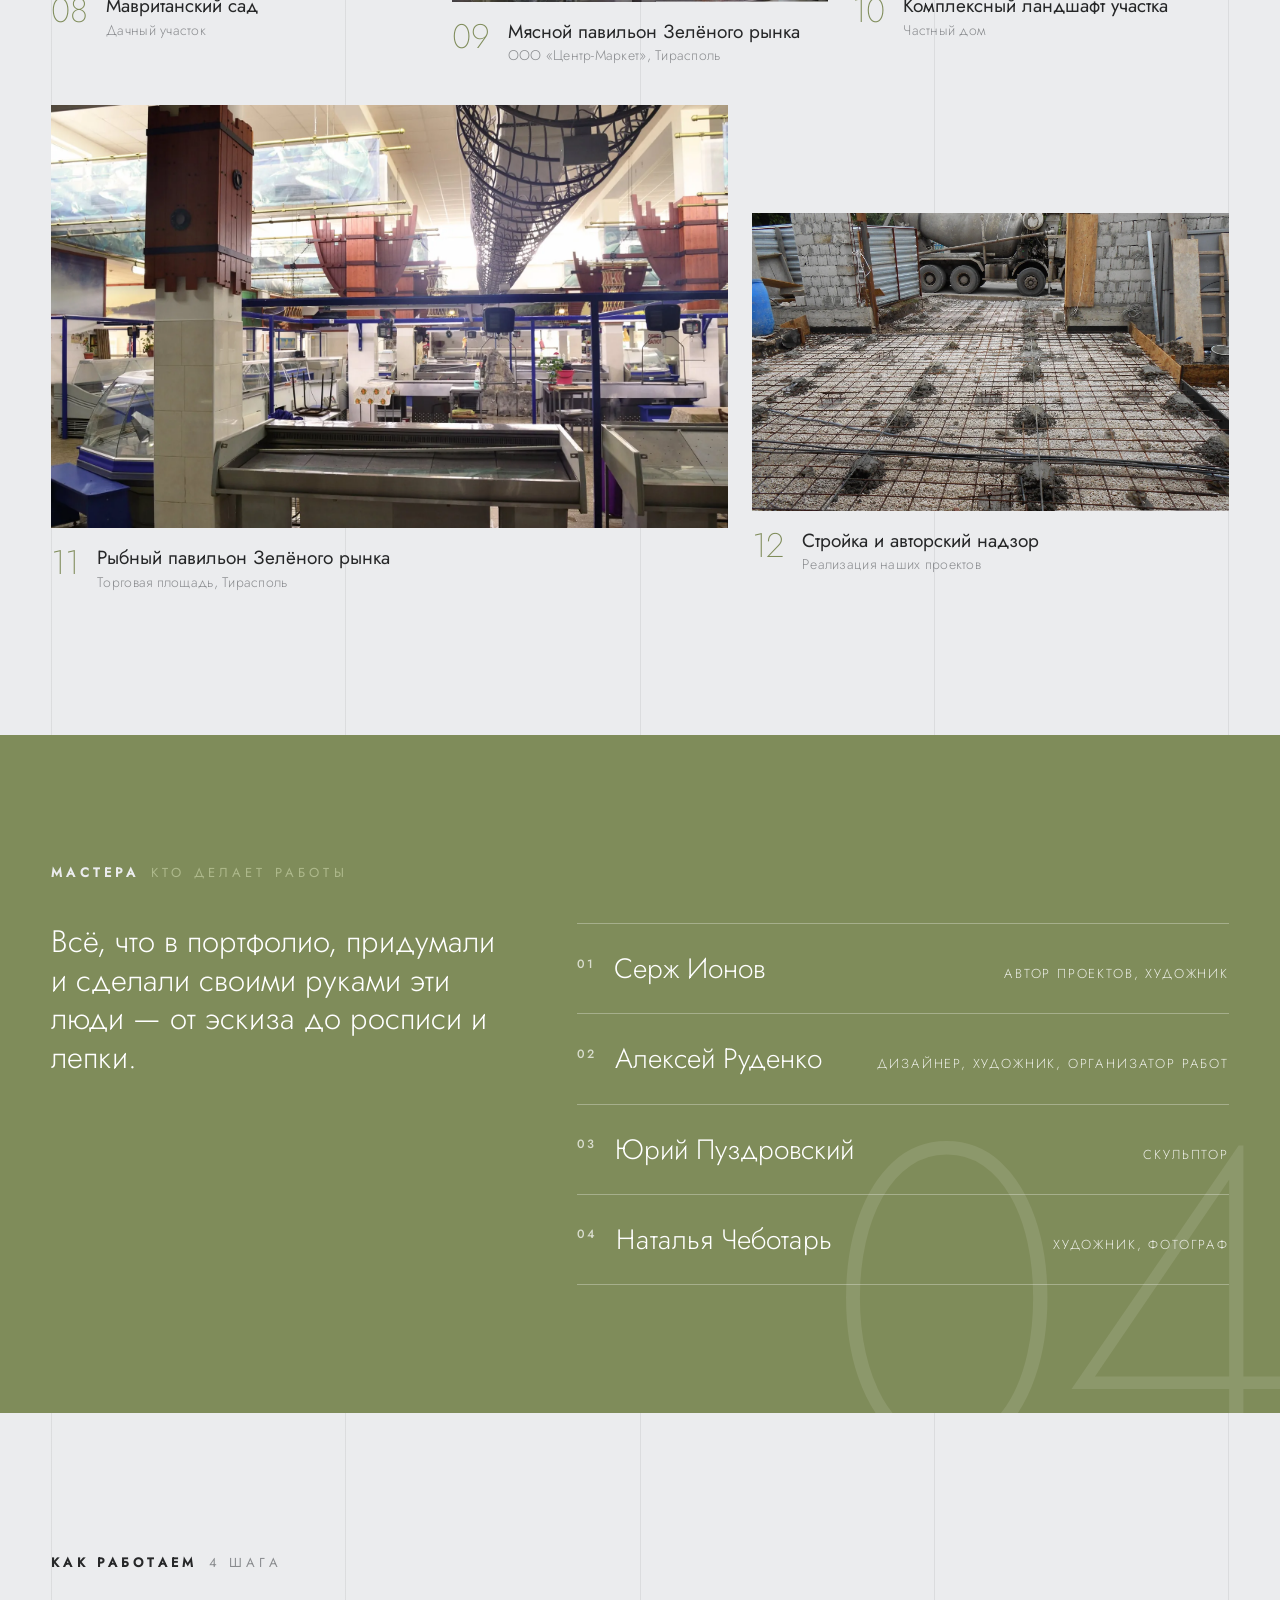
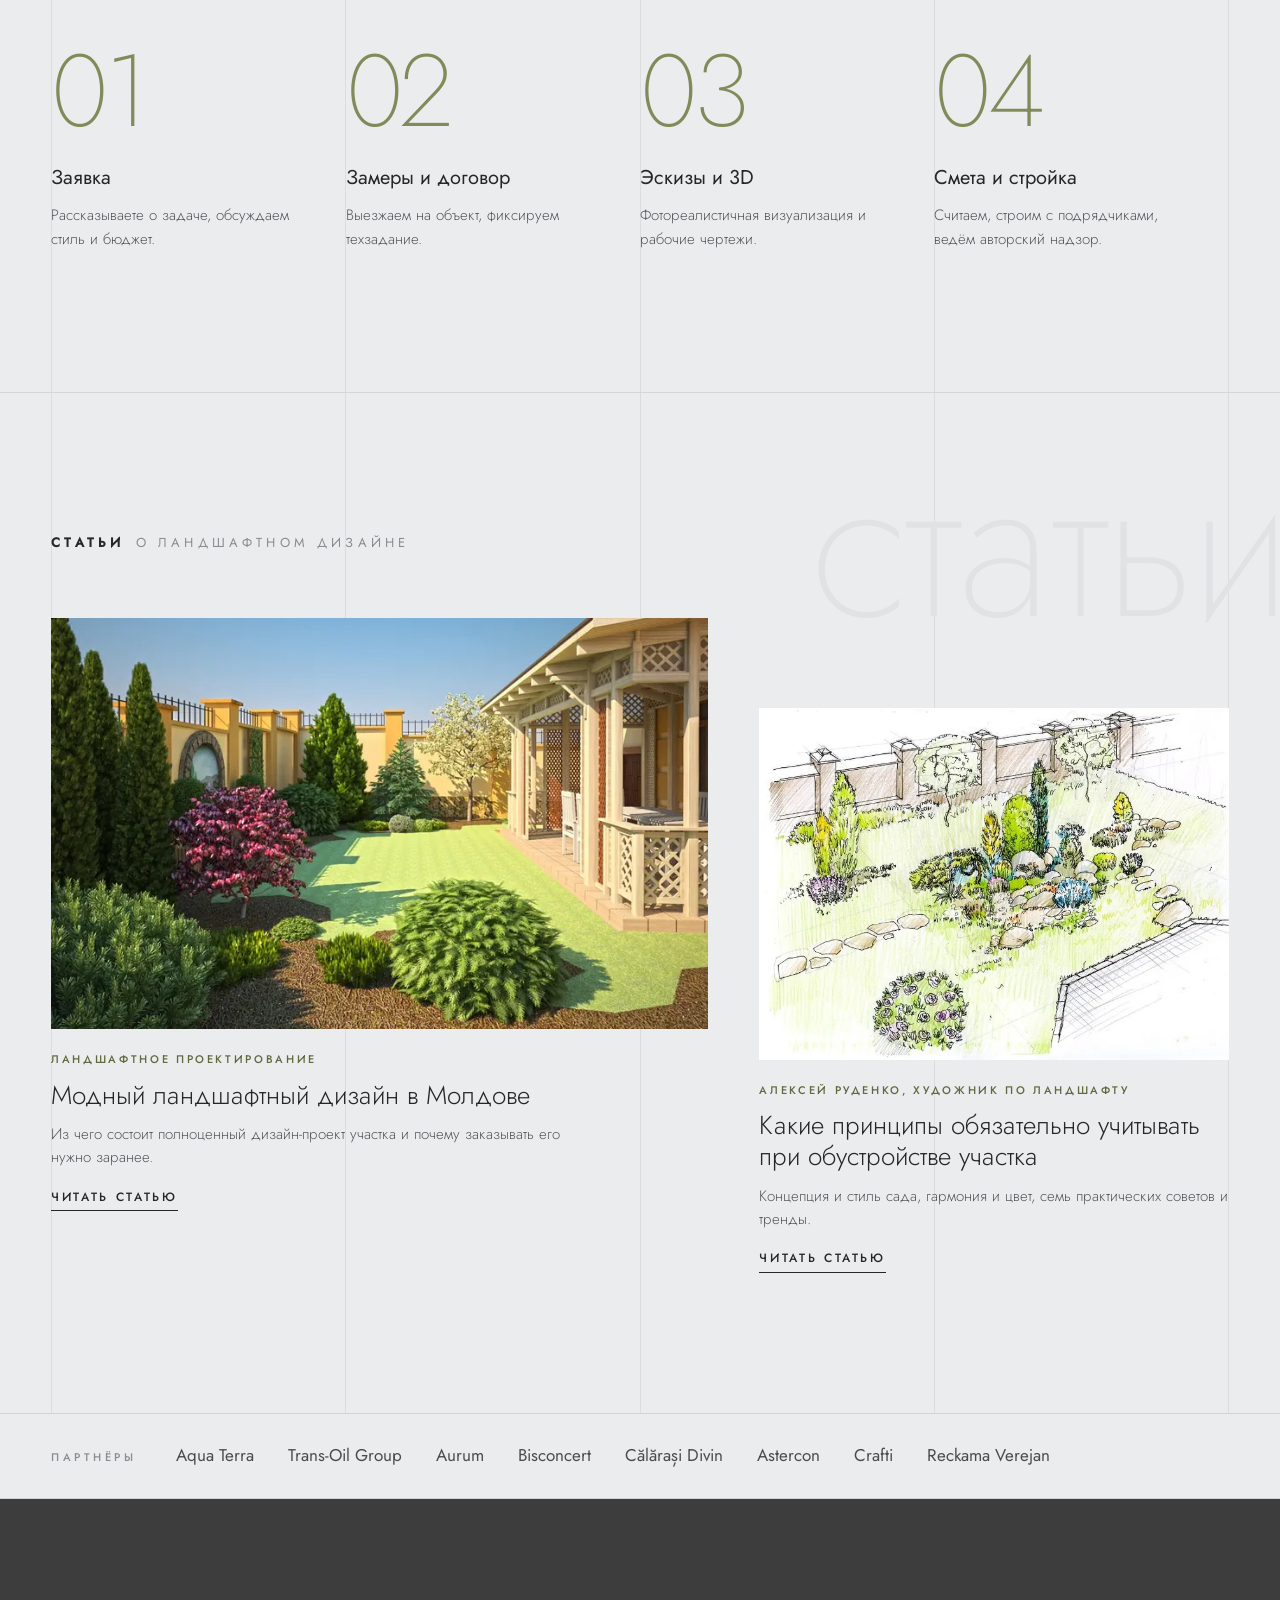
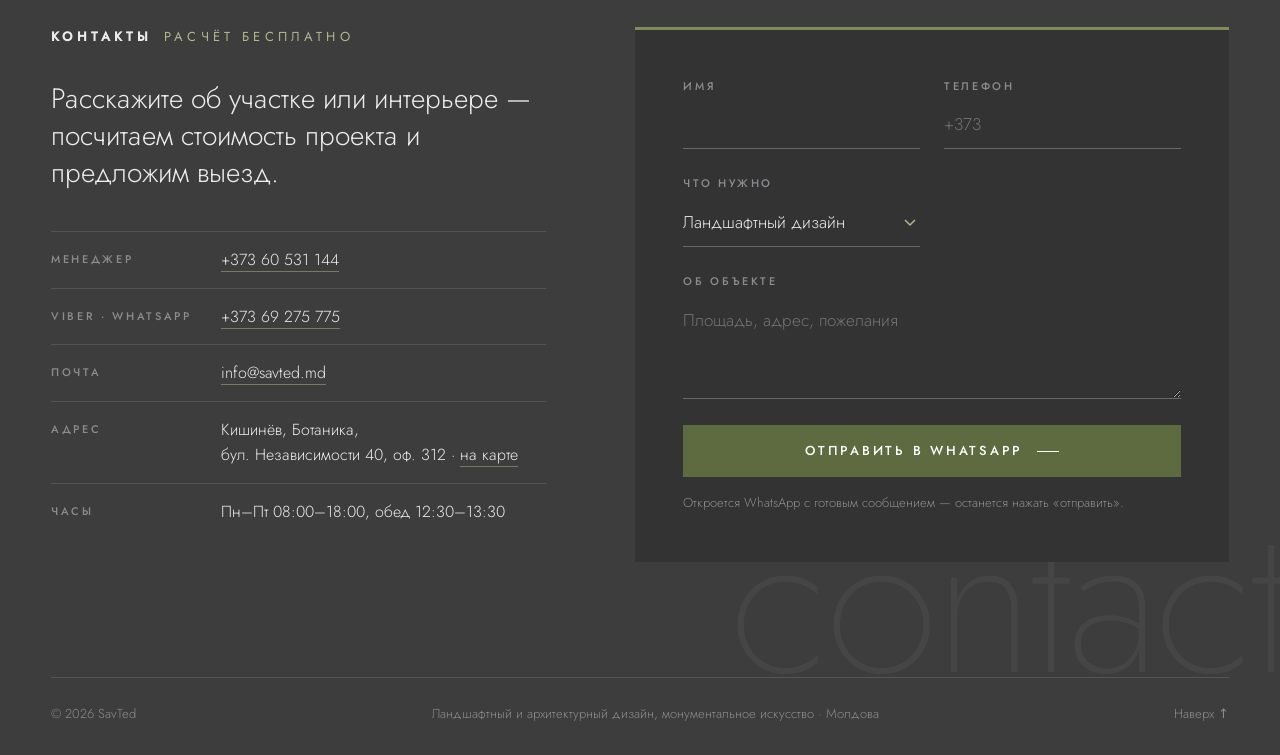
==== commit f5566c63: "Add files via upload" ====
--- a/index.html
+++ b/index.html
@@ -10,11 +10,11 @@
 <meta property="og:type" content="website">
 <meta property="og:title" content="SavTed — сады, росписи и барельефы">
 <meta property="og:description" content="Проектируем сады и беседки, расписываем стены, создаём барельефы. Кишинёв.">
-<meta property="og:image" content="img/og/og-square-ru.jpg">
+<meta property="og:image" content="https://webonix-md.github.io/savted/img/og/og-square-ru.jpg">
 <meta property="og:image:width" content="1200">
 <meta property="og:image:height" content="1200">
 <link rel="preload" href="fonts/Jost-Light.woff2" as="font" type="font/woff2" crossorigin>
-<link rel="stylesheet" href="style.css?v=5">
+<link rel="stylesheet" href="style.css?v=7">
 </head>
 <body>
 
@@ -25,6 +25,7 @@
     <a href="#directions">Направления</a>
     <a href="#works">Работы</a>
     <a href="#team">Мастера</a>
+    <a href="#articles">Статьи</a>
     <a href="#contact">Контакты</a>
   </nav>
   <div class="top__right">
@@ -184,6 +185,31 @@
       <li class="reveal"><i>03</i><b>Эскизы и 3D</b><span>Фотореалистичная визуализация и рабочие чертежи.</span></li>
       <li class="reveal"><i>04</i><b>Смета и стройка</b><span>Считаем, строим с подрядчиками, ведём авторский надзор.</span></li>
     </ol>
+  </div>
+</section>
+
+<!-- ARTICLES -->
+<section class="arts sec" id="articles">
+  <div class="lines" aria-hidden="true"></div>
+  <div class="ghost ghost--arts" aria-hidden="true">статьи</div>
+  <div class="wrap">
+    <h2 class="kicker reveal"><b>Статьи</b> <span>о ландшафтном дизайне</span></h2>
+    <div class="arts__grid">
+      <a class="acard reveal" href="articles/landshaft-trend.html">
+        <span class="acard__img"><img src="img/a/trend-s.webp" alt="3D-визуализация сада с деревянной беседкой" loading="lazy"></span>
+        <span class="acard__k">Ландшафтное проектирование</span>
+        <b class="acard__t">Модный ландшафтный дизайн в Молдове</b>
+        <span class="acard__d">Из чего состоит полноценный дизайн-проект участка и почему заказывать его нужно заранее.</span>
+        <span class="link">Читать статью</span>
+      </a>
+      <a class="acard reveal" href="articles/principy-uchastka.html">
+        <span class="acard__img"><img src="img/a/principy-s.webp" alt="Ручной эскиз сада: дорожки, клумбы, альпинарий" loading="lazy"></span>
+        <span class="acard__k">Алексей Руденко, художник по ландшафту</span>
+        <b class="acard__t">Какие принципы обязательно учитывать при обустройстве участка</b>
+        <span class="acard__d">Концепция и стиль сада, гармония и цвет, семь практических советов и тренды.</span>
+        <span class="link">Читать статью</span>
+      </a>
+    </div>
   </div>
 </section>
 
--- a/style.css
+++ b/style.css
@@ -1,326 +1,398 @@
-@font-face{font-family:Jost;src:url(fonts/Jost-ExtraLight.woff2) format("woff2");font-weight:200;font-display:swap}
-@font-face{font-family:Jost;src:url(fonts/Jost-Light.woff2) format("woff2");font-weight:300;font-display:swap}
-@font-face{font-family:Jost;src:url(fonts/Jost-Regular.woff2) format("woff2");font-weight:400;font-display:swap}
-@font-face{font-family:Jost;src:url(fonts/Jost-Medium.woff2) format("woff2");font-weight:500;font-display:swap}
-
-:root{
-  /* палитра: Volcanic slag / Alpine ice / Summit stone + мох */
-  --ice:#EBECEE;
-  --ice-2:#E1E2E4;
-  --slag:#3D3D3D;
-  --slag-2:#333334;
-  --ink:#262728;
-  --stone:#8A8C8F;
-  --moss:#7F8C5A;
-  --moss-deep:#5E6A3F;
-  --moss-pale:#AEB98C;
-  --line:rgba(61,61,61,.09);
-  --line-d:rgba(235,236,238,.08);
-  --wrap:1320px;
-  --pad:clamp(20px,4vw,56px);
-  --panel:clamp(220px,19vw,300px);
-  --ease:cubic-bezier(.2,.7,.2,1);
-}
-*,*::before,*::after{box-sizing:border-box}
-html{scroll-behavior:smooth;-webkit-text-size-adjust:100%}
-body{margin:0;background:var(--ice);color:var(--ink);font:300 17px/1.6 Jost,system-ui,sans-serif;overflow-x:hidden}
-img{display:block;max-width:100%}
-a{color:inherit}
-button{font:inherit;color:inherit;background:none;border:0;padding:0;cursor:pointer}
-h1,h2,h3,p{margin:0}
-:focus-visible{outline:2px solid var(--moss);outline-offset:3px}
-
-.wrap{max-width:var(--wrap);margin:0 auto;padding:0 var(--pad);position:relative;z-index:2}
-.sec{position:relative;padding:clamp(80px,11vw,150px) 0;overflow:hidden}
-
-/* вертикальные линии сетки, как в референсе */
-.lines{position:absolute;inset:0;max-width:var(--wrap);margin:0 auto;pointer-events:none;z-index:0;background:
-  linear-gradient(var(--line),var(--line)) calc(var(--pad)) 0/1px 100% no-repeat,
-  linear-gradient(var(--line),var(--line)) calc(var(--pad) + (100% - 2*var(--pad))*.25) 0/1px 100% no-repeat,
-  linear-gradient(var(--line),var(--line)) calc(var(--pad) + (100% - 2*var(--pad))*.5) 0/1px 100% no-repeat,
-  linear-gradient(var(--line),var(--line)) calc(var(--pad) + (100% - 2*var(--pad))*.75) 0/1px 100% no-repeat,
-  linear-gradient(var(--line),var(--line)) calc(100% - var(--pad)) 0/1px 100% no-repeat}
-
-/* полупрозрачные слова-фон */
-.ghost{position:absolute;font-weight:200;line-height:.8;letter-spacing:-.02em;white-space:nowrap;pointer-events:none;user-select:none;z-index:1}
-
-/* заголовок секции: «ABOUT nature» */
-.kicker{font-size:13px;font-weight:500;letter-spacing:.32em;text-transform:uppercase;display:flex;gap:.9em;align-items:baseline;flex-wrap:wrap}
-.kicker span{font-weight:400;color:var(--stone)}
-.kicker--light{color:var(--ice)}
-.kicker--light span{color:var(--moss-pale)}
-
-/* кнопки: острые прямоугольники, разрядка */
-.btn{display:inline-flex;align-items:center;justify-content:center;gap:14px;min-height:52px;padding:0 28px;font-size:12.5px;font-weight:500;letter-spacing:.22em;text-transform:uppercase;text-decoration:none;border:1px solid transparent;transition:background .25s,color .25s,border-color .25s}
-.btn::after{content:"";width:22px;height:1px;background:currentColor;transition:width .3s var(--ease)}
-.btn:hover::after{width:34px}
-.btn--moss{background:var(--moss-deep);color:#fff}
-.btn--moss:hover{background:var(--ink)}
-.btn--ghost{border-color:rgba(255,255,255,.55);color:#fff}
-.btn--ghost:hover{background:#fff;color:var(--ink)}
-.link{font-size:12px;font-weight:500;letter-spacing:.22em;text-transform:uppercase;border-bottom:1px solid currentColor;padding-bottom:3px}
-
-/* ---------- HEADER ---------- */
-.top{position:absolute;top:0;left:0;right:0;z-index:20;display:flex;align-items:center;gap:32px;height:84px;padding:0 var(--pad) 0 0}
-.brand{flex:0 0 var(--panel);padding-left:clamp(20px,2.4vw,36px);font-size:28px;font-weight:400;letter-spacing:.02em;text-decoration:none;color:#fff;line-height:1}
-.brand small{display:block;font-size:10px;font-weight:500;letter-spacing:.5em;text-transform:uppercase;opacity:.75;margin-top:6px}
-.nav{display:flex;gap:clamp(18px,2.4vw,40px);margin-left:auto}
-.nav a{font-size:12px;font-weight:500;letter-spacing:.2em;text-transform:uppercase;text-decoration:none;color:#fff;padding:8px 0;position:relative}
-.nav a::after{content:"";position:absolute;left:0;right:100%;bottom:2px;height:1px;background:currentColor;transition:right .3s var(--ease)}
-.nav a:hover::after{right:0}
-.top__right{display:flex;align-items:center;gap:22px;color:#fff}
-.top__phone{font-size:15px;font-weight:400;text-decoration:none;letter-spacing:.04em;white-space:nowrap}
-.lang{display:flex;gap:10px;font-size:12px;letter-spacing:.18em}
-.lang b{font-weight:500;border-bottom:1px solid currentColor}
-.lang a{text-decoration:none;opacity:.7}
-.lang a:hover{opacity:1}
-.burger{display:none;width:44px;height:44px;position:relative}
-.burger i{position:absolute;left:10px;right:10px;height:1.5px;background:currentColor;transition:transform .3s,top .3s}
-.burger i:first-child{top:17px}
-.burger i:last-child{top:26px}
-.menu-open .burger i:first-child{top:21px;transform:rotate(45deg)}
-.menu-open .burger i:last-child{top:21px;transform:rotate(-45deg)}
-
-/* ---------- HERO ---------- */
-.hero{position:relative;display:grid;grid-template-columns:var(--panel) 1fr;min-height:max(640px,100svh);background:var(--slag);overflow:hidden}
-.hero__panel{position:relative;z-index:3;background:var(--moss);color:#fff;display:flex;flex-direction:column;padding:130px clamp(20px,2.4vw,36px) 40px}
-.hero__count{font-size:clamp(56px,6vw,92px);font-weight:200;line-height:1;letter-spacing:-.03em}
-.hero__count sup{font-size:.28em;font-weight:400;letter-spacing:.1em;vertical-align:top;margin-left:6px;position:relative;top:.5em}
-.hero__vert{writing-mode:vertical-rl;transform:rotate(180deg);font-size:11px;font-weight:500;letter-spacing:.42em;text-transform:uppercase;margin:auto 0 30px;opacity:.85}
-.hero__social{list-style:none;margin:0;padding:0;display:flex;flex-direction:column;gap:6px}
-.hero__social a{display:grid;place-items:center;width:38px;height:38px;border:1px solid rgba(255,255,255,.35);transition:background .25s}
-.hero__social a:hover{background:rgba(255,255,255,.18)}
-.hero__social svg{width:17px;height:17px;fill:#fff}
-
-.hero__stage{position:relative;overflow:hidden}
-.hero__slides,.slide{position:absolute;inset:0;margin:0}
-.slide{opacity:0;transition:opacity 1.2s ease}
-.slide.is-on{opacity:1}
-.slide img{width:100%;height:100%;object-fit:cover;transform:scale(1.06);transition:transform 7s linear}
-.slide.is-on img{transform:scale(1)}
-/* «туман»: затемнение под текст справа и сверху под меню */
-.hero__fog{position:absolute;inset:0;pointer-events:none;background:
-  linear-gradient(180deg,rgba(30,31,32,.55) 0%,rgba(30,31,32,0) 22%),
-  linear-gradient(265deg,rgba(30,31,32,.78) 0%,rgba(30,31,32,.55) 30%,rgba(30,31,32,.12) 58%,rgba(30,31,32,0) 72%),
-  linear-gradient(0deg,rgba(30,31,32,.5) 0%,rgba(30,31,32,0) 30%)}
-.hero__ctrl{position:absolute;left:clamp(20px,3vw,48px);top:118px;display:flex;gap:28px;z-index:3}
-.hero__ctrl button{color:#fff;font-size:12px;font-weight:500;letter-spacing:.24em;text-transform:uppercase;padding:6px 0;opacity:.85}
-.hero__ctrl button:hover{opacity:1}
-.hero__copy{position:absolute;z-index:3;right:var(--pad);top:50%;transform:translateY(-44%);width:min(660px,56%);color:#fff;text-align:right}
-.hero__copy h1{font-size:clamp(38px,4.5vw,72px);overflow-wrap:break-word;font-weight:300;line-height:1.02;letter-spacing:.01em;text-transform:uppercase}
-.hero__copy>p{margin:26px 0 0 auto;max-width:420px;font-size:16px;line-height:1.6;opacity:.92}
-.hero__caption{display:flex;justify-content:flex-end;align-items:baseline;gap:18px;margin-top:30px;padding-top:18px;border-top:1px solid rgba(255,255,255,.3);font-size:14px;letter-spacing:.06em}
-.hero__caption .js-cap-n{opacity:.85}
-.hero__btns{display:flex;gap:12px;justify-content:flex-end;margin-top:34px;flex-wrap:wrap}
-.ghost--hero{left:calc(var(--panel) - .12em);bottom:-.08em;font-size:clamp(110px,17vw,270px);color:rgba(235,236,238,.16);z-index:2}
-
-/* ---------- ABOUT ---------- */
-.ghost--about{left:-.04em;top:.42em;font-size:clamp(90px,15vw,240px);color:var(--ice-2)}
-.about__grid{display:grid;grid-template-columns:repeat(12,1fr);gap:0 24px;align-items:start}
-.about .kicker{grid-column:1/-1;justify-content:center;margin-bottom:clamp(50px,7vw,90px)}
-.about__text{grid-column:2/7;padding-top:20px}
-.about__lead{font-size:clamp(26px,2.6vw,38px);line-height:1.18;font-weight:400;margin-bottom:28px;color:var(--ink)}
-.about__text p+p{margin-top:16px;color:#4a4b4d}
-.about__pic{grid-column:8/12;margin:0;position:relative}
-.about__pic img{width:100%;aspect-ratio:4/5;object-fit:cover;box-shadow:24px 30px 60px rgba(38,39,40,.18)}
-.about__pic figcaption{position:absolute;left:-14px;bottom:24px;writing-mode:vertical-rl;transform:rotate(180deg) translateX(100%);font-size:11px;letter-spacing:.3em;text-transform:uppercase;color:var(--stone)}
-.facts{grid-column:1/-1;list-style:none;margin:clamp(60px,8vw,110px) 0 0;padding:0;display:grid;grid-template-columns:repeat(4,1fr)}
-.facts li{padding:26px 24px 0 0;border-top:1px solid rgba(61,61,61,.22)}
-.facts b{display:block;font-size:clamp(34px,3.6vw,54px);font-weight:200;line-height:1;color:var(--moss-deep);letter-spacing:-.01em}
-.facts span{display:block;margin-top:12px;font-size:14.5px;line-height:1.45;color:#55575a;max-width:230px}
-
-/* ---------- DIRECTIONS ---------- */
-.dirs{background:var(--slag);padding-top:clamp(70px,9vw,120px);position:relative}
-.dirs__head{display:flex;justify-content:space-between;align-items:baseline;gap:20px;margin-bottom:44px}
-.dirs__hint{font-size:13px;color:var(--stone);letter-spacing:.06em}
-.strip{display:flex;height:clamp(460px,62vh,640px)}
-.strip__item{position:relative;flex:1;overflow:hidden;text-decoration:none;color:#fff;border-left:1px solid rgba(235,236,238,.12);transition:flex .7s var(--ease)}
-.strip__item:first-child{border-left:0}
-.strip__item.is-open{flex:3.2}
-.strip__item img{position:absolute;inset:0;width:100%;height:100%;object-fit:cover;filter:grayscale(.55) brightness(.62);transition:filter .7s,transform 1.2s var(--ease)}
-.strip__item.is-open img{filter:none;transform:scale(1.03)}
-.strip__item::after{content:"";position:absolute;inset:0;background:linear-gradient(0deg,rgba(25,26,27,.82),rgba(25,26,27,0) 55%);opacity:0;transition:opacity .6s}
-.strip__item.is-open::after{opacity:1}
-.strip__v{position:absolute;left:50%;bottom:32px;writing-mode:vertical-rl;transform:translateX(-50%) rotate(180deg);font-size:12px;font-weight:500;letter-spacing:.34em;text-transform:uppercase;white-space:nowrap;transition:opacity .4s}
-.strip__item.is-open .strip__v{opacity:0}
-.strip__body{position:absolute;left:34px;right:34px;bottom:34px;z-index:2;display:flex;flex-direction:column;gap:10px;opacity:0;transform:translateY(16px);transition:opacity .4s,transform .5s var(--ease);max-width:440px}
-.strip__item.is-open .strip__body{opacity:1;transform:none;transition-delay:.25s}
-.strip__body b{font-size:clamp(24px,2.2vw,32px);font-weight:300;line-height:1.1}
-.strip__body em{font-style:normal;font-size:15px;line-height:1.5;opacity:.85}
-.strip__body i{font-style:normal;font-size:12px;font-weight:500;letter-spacing:.24em;text-transform:uppercase;color:var(--moss-pale)}
-
-/* ---------- WORKS ---------- */
-.ghost--works{right:-.05em;top:.3em;font-size:clamp(100px,17vw,270px);color:var(--ice-2)}
-.works__head{display:flex;justify-content:space-between;align-items:end;gap:30px;flex-wrap:wrap;margin-bottom:clamp(44px,6vw,70px)}
-.filters{display:flex;flex-wrap:wrap;gap:6px 26px}
-.filters button{font-size:12px;font-weight:500;letter-spacing:.2em;text-transform:uppercase;color:var(--stone);padding:8px 0;border-bottom:1px solid transparent;transition:color .2s,border-color .2s}
-.filters button:hover{color:var(--ink)}
-.filters button.is-on{color:var(--ink);border-color:var(--moss)}
-.grid{display:grid;grid-template-columns:repeat(12,1fr);gap:clamp(28px,3vw,44px) 24px}
-.card{grid-column:span 4;text-align:left;display:block;position:relative;animation:fade .6s var(--ease) both}
-.card:nth-child(5n+1){grid-column:span 7}
-.card:nth-child(5n+2){grid-column:span 5;margin-top:clamp(40px,7vw,110px)}
-.card:nth-child(5n+4){margin-top:clamp(30px,4vw,60px)}
-.card__img{position:relative;overflow:hidden;background:var(--ice-2);aspect-ratio:4/3}
-.card:nth-child(5n+1) .card__img,.card:nth-child(5n+2) .card__img{aspect-ratio:16/10}
-.card__img img{width:100%;height:100%;object-fit:cover;transition:transform 1s var(--ease)}
-.card:hover .card__img img{transform:scale(1.04)}
-.card__img::after{content:attr(data-n);position:absolute;right:0;bottom:0;background:var(--ice);padding:12px 18px;font-size:11px;font-weight:500;letter-spacing:.22em;text-transform:uppercase;transform:translateY(100%);transition:transform .4s var(--ease)}
-.card:hover .card__img::after,.card:focus-visible .card__img::after{transform:none}
-.card__meta{display:grid;grid-template-columns:auto 1fr;gap:2px 18px;margin-top:18px}
-.card__num{grid-row:span 2;font-size:34px;font-weight:200;line-height:1;color:var(--moss)}
-.card__t{font-size:19px;font-weight:400;line-height:1.25}
-.card__c{font-size:13.5px;color:var(--stone);letter-spacing:.02em}
-.card.is-hidden{display:none}
-@keyframes fade{from{opacity:0;transform:translateY(20px)}}
-
-/* ---------- TEAM ---------- */
-.team{position:relative;background:var(--moss);color:#fff;padding:clamp(80px,10vw,140px) 0;overflow:hidden}
-.ghost--team{right:-.04em;bottom:-.14em;font-size:clamp(220px,34vw,520px);color:rgba(255,255,255,.1)}
-.team__grid{display:grid;grid-template-columns:5fr 7fr;gap:40px 60px;align-items:start}
-.team .kicker{grid-column:1/-1}
-.team__lead{font-size:clamp(24px,2.4vw,34px);line-height:1.25;font-weight:300}
-.people{list-style:none;margin:0;padding:0;counter-reset:p}
-.people li{display:flex;justify-content:space-between;align-items:baseline;gap:20px;padding:22px 0;border-top:1px solid rgba(255,255,255,.3);counter-increment:p}
-.people li:last-child{border-bottom:1px solid rgba(255,255,255,.3)}
-.people b{font-size:clamp(22px,2.2vw,30px);font-weight:300}
-.people b::before{content:"0" counter(p);font-size:12px;font-weight:500;letter-spacing:.2em;margin-right:18px;vertical-align:super;opacity:.7}
-.people span{font-size:13px;letter-spacing:.14em;text-transform:uppercase;text-align:right;opacity:.85}
-
-/* ---------- STEPS ---------- */
-.steps .kicker{margin-bottom:clamp(44px,6vw,70px)}
-.steps__list{list-style:none;margin:0;padding:0;display:grid;grid-template-columns:repeat(4,1fr)}
-.steps__list li{padding:0 28px 0 0;position:relative}
-.steps__list i{display:block;font-style:normal;font-size:clamp(70px,8vw,120px);font-weight:200;line-height:.9;color:var(--moss);letter-spacing:-.04em}
-.steps__list b{display:block;margin-top:26px;font-size:20px;font-weight:400}
-.steps__list span{display:block;margin-top:10px;font-size:15px;line-height:1.55;color:#55575a}
-
-/* ---------- PARTNERS ---------- */
-.partners{border-top:1px solid rgba(61,61,61,.15);border-bottom:1px solid rgba(61,61,61,.15);padding:28px 0}
-.partners__row{display:flex;gap:40px;align-items:baseline}
-.partners__t{font-size:11px;font-weight:500;letter-spacing:.32em;text-transform:uppercase;color:var(--stone);flex:none}
-.partners ul{list-style:none;margin:0;padding:0;display:flex;flex-wrap:wrap;gap:8px 34px;font-size:17px;font-weight:400;color:#4a4b4d}
-
-/* ---------- CONTACT ---------- */
-.contact{position:relative;background:var(--slag);color:var(--ice);padding-top:clamp(80px,10vw,140px);overflow:hidden}
-.ghost--contact{right:-.04em;bottom:.35em;font-size:clamp(100px,16vw,250px);color:rgba(235,236,238,.05)}
-.contact__grid{display:grid;grid-template-columns:5fr 6fr;gap:60px clamp(40px,7vw,110px);align-items:start}
-.contact__lead{font-size:clamp(22px,2.2vw,30px);line-height:1.3;margin:34px 0 40px;font-weight:300}
-.contact__dl{margin:0}
-.contact__dl div{display:grid;grid-template-columns:150px 1fr;gap:20px;padding:15px 0;border-top:1px solid rgba(235,236,238,.13)}
-.contact__dl dt{font-size:11px;font-weight:500;letter-spacing:.24em;text-transform:uppercase;color:var(--stone);padding-top:4px}
-.contact__dl dd{margin:0;font-size:16px}
-.contact__dl a{text-decoration:none;border-bottom:1px solid rgba(174,185,140,.5)}
-.contact__dl a:hover{color:var(--moss-pale)}
-.form{display:grid;grid-template-columns:1fr 1fr;gap:26px 24px;background:var(--slag-2);padding:clamp(28px,4vw,48px);border-top:3px solid var(--moss)}
-.form label{display:flex;flex-direction:column;gap:8px}
-.form label span{font-size:11px;font-weight:500;letter-spacing:.24em;text-transform:uppercase;color:var(--stone)}
-.form input,.form select,.form textarea{font:inherit;font-size:17px;color:var(--ice);background:transparent;border:0;border-bottom:1px solid rgba(235,236,238,.28);padding:8px 0 10px;border-radius:0;outline:0;resize:vertical;transition:border-color .2s}
-.form select{appearance:none;background:url("data:image/svg+xml,%3Csvg xmlns='http://www.w3.org/2000/svg' width='12' height='8'%3E%3Cpath d='M1 1l5 5 5-5' fill='none' stroke='%23AEB98C' stroke-width='1.5'/%3E%3C/svg%3E") right 4px center no-repeat}
-.form select option{color:var(--ink)}
-.form input:focus,.form select:focus,.form textarea:focus{border-color:var(--moss-pale)}
-.form input::placeholder,.form textarea::placeholder{color:rgba(235,236,238,.35)}
-.form .is-err{border-color:#d98a6c}
-.form__wide{grid-column:1/-1}
-.form__note{font-size:13px;color:var(--stone);margin-top:-10px}
-.foot{width:calc(100% - 2*var(--pad));max-width:calc(var(--wrap) - 2*var(--pad));padding-left:0;padding-right:0;display:flex;justify-content:space-between;gap:20px;flex-wrap:wrap;margin-top:clamp(70px,9vw,120px);padding-top:26px;padding-bottom:30px;border-top:1px solid rgba(235,236,238,.13);font-size:13px;color:var(--stone)}
-.foot a{text-decoration:none}
-.foot a:hover{color:var(--ice)}
-
-/* ---------- LIGHTBOX ---------- */
-.lb{position:fixed;inset:0;z-index:100;background:#1C1D1E;display:grid;grid-template-columns:1fr 400px;color:var(--ice)}
-.lb[hidden]{display:none}
-.lb__stage{position:relative;display:grid;place-items:center;padding:40px;min-height:0}
-.lb__img{max-width:100%;max-height:calc(100vh - 80px);object-fit:contain;transition:opacity .25s}
-.lb__img.is-loading{opacity:.25}
-.lb__nav{position:absolute;top:50%;transform:translateY(-50%);width:54px;height:54px;font-size:22px;border:1px solid rgba(235,236,238,.25);background:rgba(28,29,30,.5);transition:background .2s}
-.lb__nav:hover{background:var(--moss-deep)}
-.lb__prev{left:20px}.lb__next{right:20px}
-.lb__x{position:absolute;top:14px;right:18px;z-index:2;font-size:38px;font-weight:200;line-height:1;width:48px;height:48px}
-.lb__info{background:var(--slag);padding:70px 36px 36px;overflow-y:auto;display:flex;flex-direction:column;gap:14px}
-.lb__num{font-size:56px;font-weight:200;line-height:1;color:var(--moss)}
-.lb__t{font-size:26px;font-weight:300;line-height:1.2}
-.lb__client{font-size:12px;font-weight:500;letter-spacing:.2em;text-transform:uppercase;color:var(--moss-pale)}
-.lb__d{font-size:15px;line-height:1.6;color:#cfd0d2}
-.lb__full{font-size:15px;line-height:1.65;color:#cfd0d2}
-.lb__full p+p,.lb__full ul+p,.lb__full p+ul{margin-top:12px}
-.lb__full ul{margin:0;padding:0;list-style:none}
-.lb__full li{position:relative;padding-left:18px}
-.lb__full li::before{content:"";position:absolute;left:0;top:.8em;width:9px;height:1px;background:var(--moss-pale)}
-.lb__more{align-self:flex-start;font-size:12px;font-weight:500;letter-spacing:.22em;text-transform:uppercase;color:var(--moss-pale);border-bottom:1px solid currentColor;padding-bottom:3px}
-.lb__more:hover{color:#fff}
-.lb__cnt{font-size:12px;letter-spacing:.2em;color:var(--stone)}
-.lb__thumbs{display:grid;grid-template-columns:repeat(4,1fr);gap:6px}
-.lb__thumbs button{aspect-ratio:1;overflow:hidden;opacity:.5;transition:opacity .2s;outline-offset:-2px}
-.lb__thumbs button.is-on,.lb__thumbs button:hover{opacity:1}
-.lb__thumbs img{width:100%;height:100%;object-fit:cover}
-.lb__cta{margin-top:auto}
-body.lb-open{overflow:hidden}
-
-/* reveal */
-.reveal{opacity:0;transform:translateY(26px);transition:opacity .9s var(--ease),transform .9s var(--ease)}
-.reveal.is-in{opacity:1;transform:none}
-@media (prefers-reduced-motion:reduce){*{transition:none!important;animation:none!important}.reveal{opacity:1;transform:none}html{scroll-behavior:auto}}
-
-/* ---------- ADAPTIVE ---------- */
-@media (max-width:1180px){
-  .nav{gap:18px}
-  .top__phone{display:none}
-}
-@media (max-width:960px){
-  .top{height:68px;padding:0 var(--pad);background:var(--moss);position:fixed}
-  .brand{flex:none;padding:0;font-size:24px}
-  .brand small{display:none}
-  .burger{display:block}
-  .nav{position:fixed;inset:68px 0 auto 0;flex-direction:column;gap:0;background:var(--moss);padding:10px var(--pad) 26px;transform:translateY(-120%);transition:transform .45s var(--ease);z-index:-1}
-  .menu-open .nav{transform:none}
-  .nav a{padding:15px 0;border-bottom:1px solid rgba(255,255,255,.2);font-size:13px}
-  .top__right{margin-left:auto}
-  .hero{grid-template-columns:1fr;min-height:auto;padding-top:68px}
-  .hero__panel{display:none}
-  .hero__stage{min-height:max(560px,calc(100svh - 68px))}
-  .hero__fog{background:linear-gradient(0deg,rgba(30,31,32,.88) 0%,rgba(30,31,32,.6) 45%,rgba(30,31,32,.05) 75%)}
-  .hero__copy{left:var(--pad);right:var(--pad);top:auto;bottom:34px;transform:none;width:auto;text-align:left}
-  .hero__copy>p{margin-left:0}
-  .hero__caption,.hero__btns{justify-content:flex-start}
-  .hero__ctrl{top:22px;left:var(--pad)}
-  .ghost--hero,.ghost--contact{display:none}
-  .about__text{grid-column:1/-1}
-  .about__pic{grid-column:2/12;margin-top:50px}
-  .about__pic figcaption{display:none}
-  .facts{grid-template-columns:1fr 1fr;gap:30px 24px}
-  .strip{flex-direction:column;height:auto}
-  .strip__item{flex:none;height:86px;border-left:0;border-top:1px solid rgba(235,236,238,.12);transition:height .6s var(--ease)}
-  .strip__item.is-open{flex:none;height:420px}
-  .strip__v{writing-mode:horizontal-tb;transform:translateY(-50%);left:var(--pad);top:50%;bottom:auto}
-  .strip__body{left:var(--pad);right:var(--pad);bottom:26px}
-  .dirs__hint{display:none}
-  .grid{grid-template-columns:1fr 1fr}
-  .card,.card:nth-child(n){grid-column:span 1;margin-top:0}
-  .card:nth-child(3n+1){grid-column:1/-1}
-  .card__img,.card:nth-child(n) .card__img{aspect-ratio:4/3}
-  .team__grid,.contact__grid{grid-template-columns:1fr}
-  .steps__list{grid-template-columns:1fr 1fr;gap:50px 0}
-  .partners__row{flex-direction:column;gap:14px}
-  .lb{grid-template-columns:1fr;grid-template-rows:minmax(0,58vh) 1fr}
-  .lb__stage{padding:56px 10px 10px}
-  .lb__img{max-height:calc(58vh - 66px)}
-  .lb__nav{width:44px;height:44px;top:auto;bottom:16px;transform:none}
-  .lb__info{padding:26px var(--pad)}
-}
-@media (max-width:600px){
-  body{font-size:16px}
-  .hero__copy h1{font-size:38px}
-  .hero__copy>p{font-size:15px}
-  .hero__btns .btn{flex:1 1 100%}
-  .about .kicker{justify-content:flex-start}
-  .about__pic{grid-column:1/-1}
-  .facts{grid-template-columns:1fr}
-  .grid{grid-template-columns:1fr}
-  .card:nth-child(n){grid-column:1/-1}
-  .people li{flex-direction:column;gap:6px}
-  .people span{text-align:left}
-  .steps__list{grid-template-columns:1fr;gap:40px}
-  .form{grid-template-columns:1fr}
-  .contact__dl div{grid-template-columns:1fr;gap:4px}
-}
+@font-face{font-family:Jost;src:url(fonts/Jost-ExtraLight.woff2) format("woff2");font-weight:200;font-display:swap}
+@font-face{font-family:Jost;src:url(fonts/Jost-Light.woff2) format("woff2");font-weight:300;font-display:swap}
+@font-face{font-family:Jost;src:url(fonts/Jost-Regular.woff2) format("woff2");font-weight:400;font-display:swap}
+@font-face{font-family:Jost;src:url(fonts/Jost-Medium.woff2) format("woff2");font-weight:500;font-display:swap}
+
+:root{
+  /* палитра: Volcanic slag / Alpine ice / Summit stone + мох */
+  --ice:#EBECEE;
+  --ice-2:#E1E2E4;
+  --slag:#3D3D3D;
+  --slag-2:#333334;
+  --ink:#262728;
+  --stone:#8A8C8F;
+  --moss:#7F8C5A;
+  --moss-deep:#5E6A3F;
+  --moss-pale:#AEB98C;
+  --line:rgba(61,61,61,.09);
+  --line-d:rgba(235,236,238,.08);
+  --wrap:1320px;
+  --pad:clamp(20px,4vw,56px);
+  --panel:clamp(220px,19vw,300px);
+  --ease:cubic-bezier(.2,.7,.2,1);
+}
+*,*::before,*::after{box-sizing:border-box}
+html{scroll-behavior:smooth;-webkit-text-size-adjust:100%}
+body{margin:0;background:var(--ice);color:var(--ink);font:300 17px/1.6 Jost,system-ui,sans-serif;overflow-x:hidden}
+img{display:block;max-width:100%}
+a{color:inherit}
+button{font:inherit;color:inherit;background:none;border:0;padding:0;cursor:pointer}
+h1,h2,h3,p{margin:0}
+:focus-visible{outline:2px solid var(--moss);outline-offset:3px}
+
+.wrap{max-width:var(--wrap);margin:0 auto;padding:0 var(--pad);position:relative;z-index:2}
+.sec{position:relative;padding:clamp(80px,11vw,150px) 0;overflow:hidden}
+
+/* вертикальные линии сетки, как в референсе */
+.lines{position:absolute;inset:0;max-width:var(--wrap);margin:0 auto;pointer-events:none;z-index:0;background:
+  linear-gradient(var(--line),var(--line)) calc(var(--pad)) 0/1px 100% no-repeat,
+  linear-gradient(var(--line),var(--line)) calc(var(--pad) + (100% - 2*var(--pad))*.25) 0/1px 100% no-repeat,
+  linear-gradient(var(--line),var(--line)) calc(var(--pad) + (100% - 2*var(--pad))*.5) 0/1px 100% no-repeat,
+  linear-gradient(var(--line),var(--line)) calc(var(--pad) + (100% - 2*var(--pad))*.75) 0/1px 100% no-repeat,
+  linear-gradient(var(--line),var(--line)) calc(100% - var(--pad)) 0/1px 100% no-repeat}
+
+/* полупрозрачные слова-фон */
+.ghost{position:absolute;font-weight:200;line-height:.8;letter-spacing:-.02em;white-space:nowrap;pointer-events:none;user-select:none;z-index:1}
+
+/* заголовок секции: «ABOUT nature» */
+.kicker{font-size:13px;font-weight:500;letter-spacing:.32em;text-transform:uppercase;display:flex;gap:.9em;align-items:baseline;flex-wrap:wrap}
+.kicker span{font-weight:400;color:var(--stone)}
+.kicker--light{color:var(--ice)}
+.kicker--light span{color:var(--moss-pale)}
+
+/* кнопки: острые прямоугольники, разрядка */
+.btn{display:inline-flex;align-items:center;justify-content:center;gap:14px;min-height:52px;padding:0 28px;font-size:12.5px;font-weight:500;letter-spacing:.22em;text-transform:uppercase;text-decoration:none;border:1px solid transparent;transition:background .25s,color .25s,border-color .25s}
+.btn::after{content:"";width:22px;height:1px;background:currentColor;transition:width .3s var(--ease)}
+.btn:hover::after{width:34px}
+.btn--moss{background:var(--moss-deep);color:#fff}
+.btn--moss:hover{background:var(--ink)}
+.btn--ghost{border-color:rgba(255,255,255,.55);color:#fff}
+.btn--ghost:hover{background:#fff;color:var(--ink)}
+.link{font-size:12px;font-weight:500;letter-spacing:.22em;text-transform:uppercase;border-bottom:1px solid currentColor;padding-bottom:3px}
+
+/* ---------- HEADER ---------- */
+.top{position:absolute;top:0;left:0;right:0;z-index:20;display:flex;align-items:center;gap:32px;height:84px;padding:0 var(--pad) 0 0}
+.brand{flex:0 0 var(--panel);padding-left:clamp(20px,2.4vw,36px);font-size:28px;font-weight:400;letter-spacing:.02em;text-decoration:none;color:#fff;line-height:1}
+.brand small{display:block;font-size:10px;font-weight:500;letter-spacing:.5em;text-transform:uppercase;opacity:.75;margin-top:6px}
+.nav{display:flex;gap:clamp(18px,2.4vw,40px);margin-left:auto}
+.nav a{font-size:12px;font-weight:500;letter-spacing:.2em;text-transform:uppercase;text-decoration:none;color:#fff;padding:8px 0;position:relative}
+.nav a::after{content:"";position:absolute;left:0;right:100%;bottom:2px;height:1px;background:currentColor;transition:right .3s var(--ease)}
+.nav a:hover::after{right:0}
+.top__right{display:flex;align-items:center;gap:22px;color:#fff}
+.top__phone{font-size:15px;font-weight:400;text-decoration:none;letter-spacing:.04em;white-space:nowrap}
+.lang{display:flex;gap:10px;font-size:12px;letter-spacing:.18em}
+.lang b{font-weight:500;border-bottom:1px solid currentColor}
+.lang a{text-decoration:none;opacity:.7}
+.lang a:hover{opacity:1}
+.burger{display:none;width:44px;height:44px;position:relative}
+.burger i{position:absolute;left:10px;right:10px;height:1.5px;background:currentColor;transition:transform .3s,top .3s}
+.burger i:first-child{top:17px}
+.burger i:last-child{top:26px}
+.menu-open .burger i:first-child{top:21px;transform:rotate(45deg)}
+.menu-open .burger i:last-child{top:21px;transform:rotate(-45deg)}
+
+/* ---------- HERO ---------- */
+.hero{position:relative;display:grid;grid-template-columns:var(--panel) 1fr;min-height:max(640px,100svh);background:var(--slag);overflow:hidden}
+.hero__panel{position:relative;z-index:3;background:var(--moss);color:#fff;display:flex;flex-direction:column;padding:130px clamp(20px,2.4vw,36px) 40px}
+.hero__count{font-size:clamp(56px,6vw,92px);font-weight:200;line-height:1;letter-spacing:-.03em}
+.hero__count sup{font-size:.28em;font-weight:400;letter-spacing:.1em;vertical-align:top;margin-left:6px;position:relative;top:.5em}
+.hero__vert{writing-mode:vertical-rl;transform:rotate(180deg);font-size:11px;font-weight:500;letter-spacing:.42em;text-transform:uppercase;margin:auto 0 30px;opacity:.85}
+.hero__social{list-style:none;margin:0;padding:0;display:flex;flex-direction:column;gap:6px}
+.hero__social a{display:grid;place-items:center;width:38px;height:38px;border:1px solid rgba(255,255,255,.35);transition:background .25s}
+.hero__social a:hover{background:rgba(255,255,255,.18)}
+.hero__social svg{width:17px;height:17px;fill:#fff}
+
+.hero__stage{position:relative;overflow:hidden}
+.hero__slides,.slide{position:absolute;inset:0;margin:0}
+.slide{opacity:0;transition:opacity 1.2s ease}
+.slide.is-on{opacity:1}
+.slide img{width:100%;height:100%;object-fit:cover;transform:scale(1.06);transition:transform 7s linear}
+.slide.is-on img{transform:scale(1)}
+/* «туман»: затемнение под текст справа и сверху под меню */
+.hero__fog{position:absolute;inset:0;pointer-events:none;background:
+  linear-gradient(180deg,rgba(30,31,32,.55) 0%,rgba(30,31,32,0) 22%),
+  linear-gradient(265deg,rgba(30,31,32,.78) 0%,rgba(30,31,32,.55) 30%,rgba(30,31,32,.12) 58%,rgba(30,31,32,0) 72%),
+  linear-gradient(0deg,rgba(30,31,32,.5) 0%,rgba(30,31,32,0) 30%)}
+.hero__ctrl{position:absolute;left:clamp(20px,3vw,48px);top:118px;display:flex;gap:28px;z-index:3}
+.hero__ctrl button{color:#fff;font-size:12px;font-weight:500;letter-spacing:.24em;text-transform:uppercase;padding:6px 0;opacity:.85}
+.hero__ctrl button:hover{opacity:1}
+.hero__copy{position:absolute;z-index:3;right:var(--pad);top:50%;transform:translateY(-44%);width:min(660px,56%);color:#fff;text-align:right}
+.hero__copy h1{font-size:clamp(38px,4.5vw,72px);overflow-wrap:break-word;font-weight:300;line-height:1.02;letter-spacing:.01em;text-transform:uppercase}
+.hero__copy>p{margin:26px 0 0 auto;max-width:420px;font-size:16px;line-height:1.6;opacity:.92}
+.hero__caption{display:flex;justify-content:flex-end;align-items:baseline;gap:18px;margin-top:30px;padding-top:18px;border-top:1px solid rgba(255,255,255,.3);font-size:14px;letter-spacing:.06em}
+.hero__caption .js-cap-n{opacity:.85}
+.hero__btns{display:flex;gap:12px;justify-content:flex-end;margin-top:34px;flex-wrap:wrap}
+.ghost--hero{left:calc(var(--panel) - .12em);bottom:-.08em;font-size:clamp(110px,17vw,270px);color:rgba(235,236,238,.16);z-index:2}
+
+/* ---------- ABOUT ---------- */
+.ghost--about{left:-.04em;top:.42em;font-size:clamp(90px,15vw,240px);color:var(--ice-2)}
+.about__grid{display:grid;grid-template-columns:repeat(12,1fr);gap:0 24px;align-items:start}
+.about .kicker{grid-column:1/-1;justify-content:center;margin-bottom:clamp(50px,7vw,90px)}
+.about__text{grid-column:2/7;padding-top:20px}
+.about__lead{font-size:clamp(26px,2.6vw,38px);line-height:1.18;font-weight:400;margin-bottom:28px;color:var(--ink)}
+.about__text p+p{margin-top:16px;color:#4a4b4d}
+.about__pic{grid-column:8/12;margin:0;position:relative}
+.about__pic img{width:100%;aspect-ratio:4/5;object-fit:cover;box-shadow:24px 30px 60px rgba(38,39,40,.18)}
+.about__pic figcaption{position:absolute;left:-14px;bottom:24px;writing-mode:vertical-rl;transform:rotate(180deg) translateX(100%);font-size:11px;letter-spacing:.3em;text-transform:uppercase;color:var(--stone)}
+.facts{grid-column:1/-1;list-style:none;margin:clamp(60px,8vw,110px) 0 0;padding:0;display:grid;grid-template-columns:repeat(4,1fr)}
+.facts li{padding:26px 24px 0 0;border-top:1px solid rgba(61,61,61,.22)}
+.facts b{display:block;font-size:clamp(34px,3.6vw,54px);font-weight:200;line-height:1;color:var(--moss-deep);letter-spacing:-.01em}
+.facts span{display:block;margin-top:12px;font-size:14.5px;line-height:1.45;color:#55575a;max-width:230px}
+
+/* ---------- DIRECTIONS ---------- */
+.dirs{background:var(--slag);padding-top:clamp(70px,9vw,120px);position:relative}
+.dirs__head{display:flex;justify-content:space-between;align-items:baseline;gap:20px;margin-bottom:44px}
+.dirs__hint{font-size:13px;color:var(--stone);letter-spacing:.06em}
+.strip{display:flex;height:clamp(460px,62vh,640px)}
+.strip__item{position:relative;flex:1;overflow:hidden;text-decoration:none;color:#fff;border-left:1px solid rgba(235,236,238,.12);transition:flex .7s var(--ease)}
+.strip__item:first-child{border-left:0}
+.strip__item.is-open{flex:3.2}
+.strip__item img{position:absolute;inset:0;width:100%;height:100%;object-fit:cover;filter:grayscale(.55) brightness(.62);transition:filter .7s,transform 1.2s var(--ease)}
+.strip__item.is-open img{filter:none;transform:scale(1.03)}
+.strip__item::after{content:"";position:absolute;inset:0;background:linear-gradient(0deg,rgba(25,26,27,.82),rgba(25,26,27,0) 55%);opacity:0;transition:opacity .6s}
+.strip__item.is-open::after{opacity:1}
+.strip__v{position:absolute;left:50%;bottom:32px;writing-mode:vertical-rl;transform:translateX(-50%) rotate(180deg);font-size:12px;font-weight:500;letter-spacing:.34em;text-transform:uppercase;white-space:nowrap;transition:opacity .4s}
+.strip__item.is-open .strip__v{opacity:0}
+.strip__body{position:absolute;left:34px;right:34px;bottom:34px;z-index:2;display:flex;flex-direction:column;gap:10px;opacity:0;transform:translateY(16px);transition:opacity .4s,transform .5s var(--ease);max-width:440px}
+.strip__item.is-open .strip__body{opacity:1;transform:none;transition-delay:.25s}
+.strip__body b{font-size:clamp(24px,2.2vw,32px);font-weight:300;line-height:1.1}
+.strip__body em{font-style:normal;font-size:15px;line-height:1.5;opacity:.85}
+.strip__body i{font-style:normal;font-size:12px;font-weight:500;letter-spacing:.24em;text-transform:uppercase;color:var(--moss-pale)}
+
+/* ---------- WORKS ---------- */
+.ghost--works{right:-.05em;top:.3em;font-size:clamp(100px,17vw,270px);color:var(--ice-2)}
+.works__head{display:flex;justify-content:space-between;align-items:end;gap:30px;flex-wrap:wrap;margin-bottom:clamp(44px,6vw,70px)}
+.filters{display:flex;flex-wrap:wrap;gap:6px 26px}
+.filters button{font-size:12px;font-weight:500;letter-spacing:.2em;text-transform:uppercase;color:var(--stone);padding:8px 0;border-bottom:1px solid transparent;transition:color .2s,border-color .2s}
+.filters button:hover{color:var(--ink)}
+.filters button.is-on{color:var(--ink);border-color:var(--moss)}
+.grid{display:grid;grid-template-columns:repeat(12,1fr);gap:clamp(28px,3vw,44px) 24px}
+.card{grid-column:span 4;text-align:left;display:block;position:relative;animation:fade .6s var(--ease) both}
+.card:nth-child(5n+1){grid-column:span 7}
+.card:nth-child(5n+2){grid-column:span 5;margin-top:clamp(40px,7vw,110px)}
+.card:nth-child(5n+4){margin-top:clamp(30px,4vw,60px)}
+.card__img{position:relative;overflow:hidden;background:var(--ice-2);aspect-ratio:4/3}
+.card:nth-child(5n+1) .card__img,.card:nth-child(5n+2) .card__img{aspect-ratio:16/10}
+.card__img img{width:100%;height:100%;object-fit:cover;transition:transform 1s var(--ease)}
+.card:hover .card__img img{transform:scale(1.04)}
+.card__img::after{content:attr(data-n);position:absolute;right:0;bottom:0;background:var(--ice);padding:12px 18px;font-size:11px;font-weight:500;letter-spacing:.22em;text-transform:uppercase;transform:translateY(100%);transition:transform .4s var(--ease)}
+.card:hover .card__img::after,.card:focus-visible .card__img::after{transform:none}
+.card__meta{display:grid;grid-template-columns:auto 1fr;gap:2px 18px;margin-top:18px}
+.card__num{grid-row:span 2;font-size:34px;font-weight:200;line-height:1;color:var(--moss)}
+.card__t{font-size:19px;font-weight:400;line-height:1.25}
+.card__c{font-size:13.5px;color:var(--stone);letter-spacing:.02em}
+.card.is-hidden{display:none}
+@keyframes fade{from{opacity:0;transform:translateY(20px)}}
+
+/* ---------- TEAM ---------- */
+.team{position:relative;background:var(--moss);color:#fff;padding:clamp(80px,10vw,140px) 0;overflow:hidden}
+.ghost--team{right:-.04em;bottom:-.14em;font-size:clamp(220px,34vw,520px);color:rgba(255,255,255,.1)}
+.team__grid{display:grid;grid-template-columns:5fr 7fr;gap:40px 60px;align-items:start}
+.team .kicker{grid-column:1/-1}
+.team__lead{font-size:clamp(24px,2.4vw,34px);line-height:1.25;font-weight:300}
+.people{list-style:none;margin:0;padding:0;counter-reset:p}
+.people li{display:flex;justify-content:space-between;align-items:baseline;gap:20px;padding:22px 0;border-top:1px solid rgba(255,255,255,.3);counter-increment:p}
+.people li:last-child{border-bottom:1px solid rgba(255,255,255,.3)}
+.people b{font-size:clamp(22px,2.2vw,30px);font-weight:300}
+.people b::before{content:"0" counter(p);font-size:12px;font-weight:500;letter-spacing:.2em;margin-right:18px;vertical-align:super;opacity:.7}
+.people span{font-size:13px;letter-spacing:.14em;text-transform:uppercase;text-align:right;opacity:.85}
+
+/* ---------- STEPS ---------- */
+.steps .kicker{margin-bottom:clamp(44px,6vw,70px)}
+.steps__list{list-style:none;margin:0;padding:0;display:grid;grid-template-columns:repeat(4,1fr)}
+.steps__list li{padding:0 28px 0 0;position:relative}
+.steps__list i{display:block;font-style:normal;font-size:clamp(70px,8vw,120px);font-weight:200;line-height:.9;color:var(--moss);letter-spacing:-.04em}
+.steps__list b{display:block;margin-top:26px;font-size:20px;font-weight:400}
+.steps__list span{display:block;margin-top:10px;font-size:15px;line-height:1.55;color:#55575a}
+
+/* ---------- PARTNERS ---------- */
+.partners{border-top:1px solid rgba(61,61,61,.15);border-bottom:1px solid rgba(61,61,61,.15);padding:28px 0}
+.partners__row{display:flex;gap:40px;align-items:baseline}
+.partners__t{font-size:11px;font-weight:500;letter-spacing:.32em;text-transform:uppercase;color:var(--stone);flex:none}
+.partners ul{list-style:none;margin:0;padding:0;display:flex;flex-wrap:wrap;gap:8px 34px;font-size:17px;font-weight:400;color:#4a4b4d}
+
+/* ---------- CONTACT ---------- */
+.contact{position:relative;background:var(--slag);color:var(--ice);padding-top:clamp(80px,10vw,140px);overflow:hidden}
+.ghost--contact{right:-.04em;bottom:.35em;font-size:clamp(100px,16vw,250px);color:rgba(235,236,238,.05)}
+.contact__grid{display:grid;grid-template-columns:5fr 6fr;gap:60px clamp(40px,7vw,110px);align-items:start}
+.contact__lead{font-size:clamp(22px,2.2vw,30px);line-height:1.3;margin:34px 0 40px;font-weight:300}
+.contact__dl{margin:0}
+.contact__dl div{display:grid;grid-template-columns:150px 1fr;gap:20px;padding:15px 0;border-top:1px solid rgba(235,236,238,.13)}
+.contact__dl dt{font-size:11px;font-weight:500;letter-spacing:.24em;text-transform:uppercase;color:var(--stone);padding-top:4px}
+.contact__dl dd{margin:0;font-size:16px}
+.contact__dl a{text-decoration:none;border-bottom:1px solid rgba(174,185,140,.5)}
+.contact__dl a:hover{color:var(--moss-pale)}
+.form{display:grid;grid-template-columns:1fr 1fr;gap:26px 24px;background:var(--slag-2);padding:clamp(28px,4vw,48px);border-top:3px solid var(--moss)}
+.form label{display:flex;flex-direction:column;gap:8px}
+.form label span{font-size:11px;font-weight:500;letter-spacing:.24em;text-transform:uppercase;color:var(--stone)}
+.form input,.form select,.form textarea{font:inherit;font-size:17px;color:var(--ice);background:transparent;border:0;border-bottom:1px solid rgba(235,236,238,.28);padding:8px 0 10px;border-radius:0;outline:0;resize:vertical;transition:border-color .2s}
+.form select{appearance:none;background:url("data:image/svg+xml,%3Csvg xmlns='http://www.w3.org/2000/svg' width='12' height='8'%3E%3Cpath d='M1 1l5 5 5-5' fill='none' stroke='%23AEB98C' stroke-width='1.5'/%3E%3C/svg%3E") right 4px center no-repeat}
+.form select option{color:var(--ink)}
+.form input:focus,.form select:focus,.form textarea:focus{border-color:var(--moss-pale)}
+.form input::placeholder,.form textarea::placeholder{color:rgba(235,236,238,.35)}
+.form .is-err{border-color:#d98a6c}
+.form__wide{grid-column:1/-1}
+.form__note{font-size:13px;color:var(--stone);margin-top:-10px}
+.foot{width:calc(100% - 2*var(--pad));max-width:calc(var(--wrap) - 2*var(--pad));padding-left:0;padding-right:0;display:flex;justify-content:space-between;gap:20px;flex-wrap:wrap;margin-top:clamp(70px,9vw,120px);padding-top:26px;padding-bottom:30px;border-top:1px solid rgba(235,236,238,.13);font-size:13px;color:var(--stone)}
+.foot a{text-decoration:none}
+.foot a:hover{color:var(--ice)}
+
+/* ---------- LIGHTBOX ---------- */
+.lb{position:fixed;inset:0;z-index:100;background:#1C1D1E;display:grid;grid-template-columns:1fr 400px;color:var(--ice)}
+.lb[hidden]{display:none}
+.lb__stage{position:relative;display:grid;place-items:center;padding:40px;min-height:0}
+.lb__img{max-width:100%;max-height:calc(100vh - 80px);object-fit:contain;transition:opacity .25s}
+.lb__img.is-loading{opacity:.25}
+.lb__nav{position:absolute;top:50%;transform:translateY(-50%);width:54px;height:54px;font-size:22px;border:1px solid rgba(235,236,238,.25);background:rgba(28,29,30,.5);transition:background .2s}
+.lb__nav:hover{background:var(--moss-deep)}
+.lb__prev{left:20px}.lb__next{right:20px}
+.lb__x{position:absolute;top:14px;right:18px;z-index:2;font-size:38px;font-weight:200;line-height:1;width:48px;height:48px}
+.lb__info{background:var(--slag);padding:70px 36px 36px;overflow-y:auto;display:flex;flex-direction:column;gap:14px}
+.lb__num{font-size:56px;font-weight:200;line-height:1;color:var(--moss)}
+.lb__t{font-size:26px;font-weight:300;line-height:1.2}
+.lb__client{font-size:12px;font-weight:500;letter-spacing:.2em;text-transform:uppercase;color:var(--moss-pale)}
+.lb__d{font-size:15px;line-height:1.6;color:#cfd0d2}
+.lb__full{font-size:15px;line-height:1.65;color:#cfd0d2}
+.lb__full p+p,.lb__full ul+p,.lb__full p+ul{margin-top:12px}
+.lb__full ul{margin:0;padding:0;list-style:none}
+.lb__full li{position:relative;padding-left:18px}
+.lb__full li::before{content:"";position:absolute;left:0;top:.8em;width:9px;height:1px;background:var(--moss-pale)}
+.lb__more{align-self:flex-start;font-size:12px;font-weight:500;letter-spacing:.22em;text-transform:uppercase;color:var(--moss-pale);border-bottom:1px solid currentColor;padding-bottom:3px}
+.lb__more:hover{color:#fff}
+.lb__cnt{font-size:12px;letter-spacing:.2em;color:var(--stone)}
+.lb__thumbs{display:grid;grid-template-columns:repeat(4,1fr);gap:6px}
+.lb__thumbs button{aspect-ratio:1;overflow:hidden;opacity:.5;transition:opacity .2s;outline-offset:-2px}
+.lb__thumbs button.is-on,.lb__thumbs button:hover{opacity:1}
+.lb__thumbs img{width:100%;height:100%;object-fit:cover}
+.lb__cta{margin-top:auto}
+body.lb-open{overflow:hidden}
+
+/* ---------- ARTICLES (главная) ---------- */
+.arts{border-top:1px solid rgba(61,61,61,.12)}
+.ghost--arts{right:-.04em;top:.35em;font-size:clamp(100px,16vw,250px);color:var(--ice-2)}
+.arts .kicker{margin-bottom:clamp(40px,5vw,64px)}
+.arts__grid{display:grid;grid-template-columns:7fr 5fr;gap:clamp(28px,4vw,56px);align-items:start}
+.acard{display:flex;flex-direction:column;gap:12px;text-decoration:none;color:inherit}
+.acard:nth-child(2){margin-top:clamp(40px,7vw,110px)}
+.acard__img{display:block;overflow:hidden;background:var(--ice-2);aspect-ratio:16/10;margin-bottom:10px}
+.acard:nth-child(2) .acard__img{aspect-ratio:4/3}
+.acard__img img{width:100%;height:100%;object-fit:cover;transition:transform 1s var(--ease)}
+.acard:hover .acard__img img{transform:scale(1.04)}
+.acard__k{font-size:11px;font-weight:500;letter-spacing:.24em;text-transform:uppercase;color:var(--moss-deep)}
+.acard__t{font-size:clamp(22px,2vw,28px);font-weight:300;line-height:1.2}
+.acard__d{font-size:15px;line-height:1.55;color:#55575a;max-width:520px}
+.acard .link{align-self:flex-start;margin-top:6px}
+.acard:hover .link{color:var(--moss-deep)}
+
+/* ---------- СТРАНИЦА СТАТЬИ ---------- */
+.top--solid{position:sticky;background:var(--moss)}
+.page-art .top{height:76px}
+.page-art .brand{flex:0 0 auto;padding-left:var(--pad);margin-right:20px}
+.art{position:relative;padding:clamp(50px,7vw,90px) 0 clamp(60px,8vw,110px);overflow:hidden}
+.art__wrap{max-width:calc(780px + 2*var(--pad))}
+.art__back{display:inline-block;font-size:12px;font-weight:500;letter-spacing:.2em;text-transform:uppercase;text-decoration:none;color:var(--stone);margin-bottom:clamp(30px,4vw,50px)}
+.art__back:hover{color:var(--ink)}
+.art__h1{font-size:clamp(34px,4.6vw,64px);font-weight:300;line-height:1.08;letter-spacing:-.005em;margin:22px 0 18px;max-width:900px}
+.art__by{font-size:15px;color:#6b6d70}
+.art__fig{margin:clamp(34px,5vw,60px) 0}
+.art__fig img{width:100%;height:auto;background:var(--ice-2)}
+.art__fig--wide img{aspect-ratio:16/9;object-fit:cover}
+.art__fig:not(.art__fig--wide){max-width:640px}
+.art__body{font-size:18px;line-height:1.75;font-weight:400;color:#3a3b3f}
+.art__body p+p,.art__body p+ul,.art__body ul+p{margin-top:1.1em}
+.art__lead{font-size:clamp(21px,2vw,26px);line-height:1.45;font-weight:400;color:var(--ink);margin-bottom:1.4em!important}
+.art__body h2{font-size:clamp(24px,2.4vw,32px);font-weight:400;line-height:1.2;color:var(--ink);margin:1.9em 0 .7em;padding-top:22px;border-top:1px solid rgba(61,61,61,.18)}
+.art__body ul{list-style:none;margin:0;padding:0;counter-reset:a}
+.art__body li{position:relative;padding:14px 0 14px 56px;border-top:1px solid rgba(61,61,61,.1);counter-increment:a}
+.art__body li::before{content:"0" counter(a);position:absolute;left:0;top:12px;font-size:26px;font-weight:200;color:var(--moss);line-height:1.2}
+.art__body li b{font-weight:500;color:var(--ink)}
+.art__after{display:grid;grid-template-columns:7fr 5fr;gap:24px;max-width:calc(1000px + 2*var(--pad));margin-top:clamp(50px,7vw,90px)}
+.art__cta{background:var(--moss);color:#fff;padding:clamp(28px,4vw,48px)}
+.art__cta h2{font-size:clamp(24px,2.4vw,32px);font-weight:300;line-height:1.2}
+.art__cta p{margin-top:12px;font-size:16px;opacity:.9;max-width:420px}
+.art__cta-btns{display:flex;flex-wrap:wrap;align-items:center;gap:16px 26px;margin-top:28px}
+.btn--light{background:#fff;color:var(--ink)}
+.btn--light:hover{background:var(--ink);color:#fff}
+.art__tel{color:#fff;text-decoration:none;font-size:17px;border-bottom:1px solid rgba(255,255,255,.5)}
+.art__next{display:flex;flex-direction:column;text-decoration:none;color:inherit;background:#fff}
+.art__next img{width:100%;aspect-ratio:16/9;object-fit:cover}
+.art__next span{display:flex;flex-direction:column;gap:8px;padding:22px 24px 26px}
+.art__next i{font-style:normal;font-size:11px;font-weight:500;letter-spacing:.24em;text-transform:uppercase;color:var(--stone)}
+.art__next b{font-size:19px;font-weight:400;line-height:1.3}
+.art__next em{font-style:normal;font-size:12px;font-weight:500;letter-spacing:.2em;text-transform:uppercase;color:var(--moss-deep);margin-top:4px}
+.art__next:hover b{color:var(--moss-deep)}
+.foot--art{margin-top:0;border-top-color:rgba(61,61,61,.15);color:var(--stone)}
+.foot--art a:hover{color:var(--ink)}
+
+/* reveal */
+.reveal{opacity:0;transform:translateY(26px);transition:opacity .9s var(--ease),transform .9s var(--ease)}
+.reveal.is-in{opacity:1;transform:none}
+@media (prefers-reduced-motion:reduce){*{transition:none!important;animation:none!important}.reveal{opacity:1;transform:none}html{scroll-behavior:auto}}
+
+/* ---------- ADAPTIVE ---------- */
+@media (max-width:1180px){
+  .nav{gap:18px}
+  .top__phone{display:none}
+}
+@media (max-width:960px){
+  .top{height:68px;padding:0 var(--pad);background:var(--moss);position:fixed}
+  .brand{flex:none;padding:0;font-size:24px}
+  .brand small{display:none}
+  .burger{display:block}
+  .nav{position:fixed;inset:68px 0 auto 0;flex-direction:column;gap:0;background:var(--moss);padding:10px var(--pad) 26px;transform:translateY(-120%);transition:transform .45s var(--ease);z-index:-1}
+  .menu-open .nav{transform:none}
+  .nav a{padding:15px 0;border-bottom:1px solid rgba(255,255,255,.2);font-size:13px}
+  .top__right{margin-left:auto}
+  .hero{grid-template-columns:1fr;min-height:auto;padding-top:68px}
+  .hero__panel{display:none}
+  .hero__stage{min-height:max(560px,calc(100svh - 68px))}
+  .hero__fog{background:linear-gradient(0deg,rgba(30,31,32,.88) 0%,rgba(30,31,32,.6) 45%,rgba(30,31,32,.05) 75%)}
+  .hero__copy{left:var(--pad);right:var(--pad);top:auto;bottom:34px;transform:none;width:auto;text-align:left}
+  .hero__copy>p{margin-left:0}
+  .hero__caption,.hero__btns{justify-content:flex-start}
+  .hero__ctrl{top:22px;left:var(--pad)}
+  .ghost--hero,.ghost--contact{display:none}
+  .about__text{grid-column:1/-1}
+  .about__pic{grid-column:2/12;margin-top:50px}
+  .about__pic figcaption{display:none}
+  .facts{grid-template-columns:1fr 1fr;gap:30px 24px}
+  .strip{flex-direction:column;height:auto}
+  .strip__item{flex:none;height:86px;border-left:0;border-top:1px solid rgba(235,236,238,.12);transition:height .6s var(--ease)}
+  .strip__item.is-open{flex:none;height:420px}
+  .strip__v{writing-mode:horizontal-tb;transform:translateY(-50%);left:var(--pad);top:50%;bottom:auto}
+  .strip__body{left:var(--pad);right:var(--pad);bottom:26px}
+  .dirs__hint{display:none}
+  .grid{grid-template-columns:1fr 1fr}
+  .card,.card:nth-child(n){grid-column:span 1;margin-top:0}
+  .card:nth-child(3n+1){grid-column:1/-1}
+  .card__img,.card:nth-child(n) .card__img{aspect-ratio:4/3}
+  .team__grid,.contact__grid{grid-template-columns:1fr}
+  .steps__list{grid-template-columns:1fr 1fr;gap:50px 0}
+  .partners__row{flex-direction:column;gap:14px}
+  .lb{grid-template-columns:1fr;grid-template-rows:minmax(0,58vh) 1fr}
+  .lb__stage{padding:56px 10px 10px}
+  .lb__img{max-height:calc(58vh - 66px)}
+  .lb__nav{width:44px;height:44px;top:auto;bottom:16px;transform:none}
+  .lb__info{padding:26px var(--pad)}
+}
+@media (max-width:600px){
+  body{font-size:16px}
+  .hero__copy h1{font-size:38px}
+  .hero__copy>p{font-size:15px}
+  .hero__btns .btn{flex:1 1 100%}
+  .about .kicker{justify-content:flex-start}
+  .about__pic{grid-column:1/-1}
+  .facts{grid-template-columns:1fr}
+  .grid{grid-template-columns:1fr}
+  .card:nth-child(n){grid-column:1/-1}
+  .people li{flex-direction:column;gap:6px}
+  .people span{text-align:left}
+  .steps__list{grid-template-columns:1fr;gap:40px}
+  .form{grid-template-columns:1fr}
+  .contact__dl div{grid-template-columns:1fr;gap:4px}
+}
+
+@media (max-width:960px){
+  .top--solid{position:fixed}
+  .page-art .top{height:68px}
+  .page-art .brand{padding-left:0}
+  .page-art main{padding-top:110px}
+  .arts__grid,.art__after{grid-template-columns:1fr}
+  .acard:nth-child(2){margin-top:0}
+  .acard:nth-child(2) .acard__img{aspect-ratio:16/10}
+}
+@media (max-width:600px){
+  .art__body{font-size:17px}
+  .art__body li{padding-left:44px}
+  .art__body li::before{font-size:22px}
+}
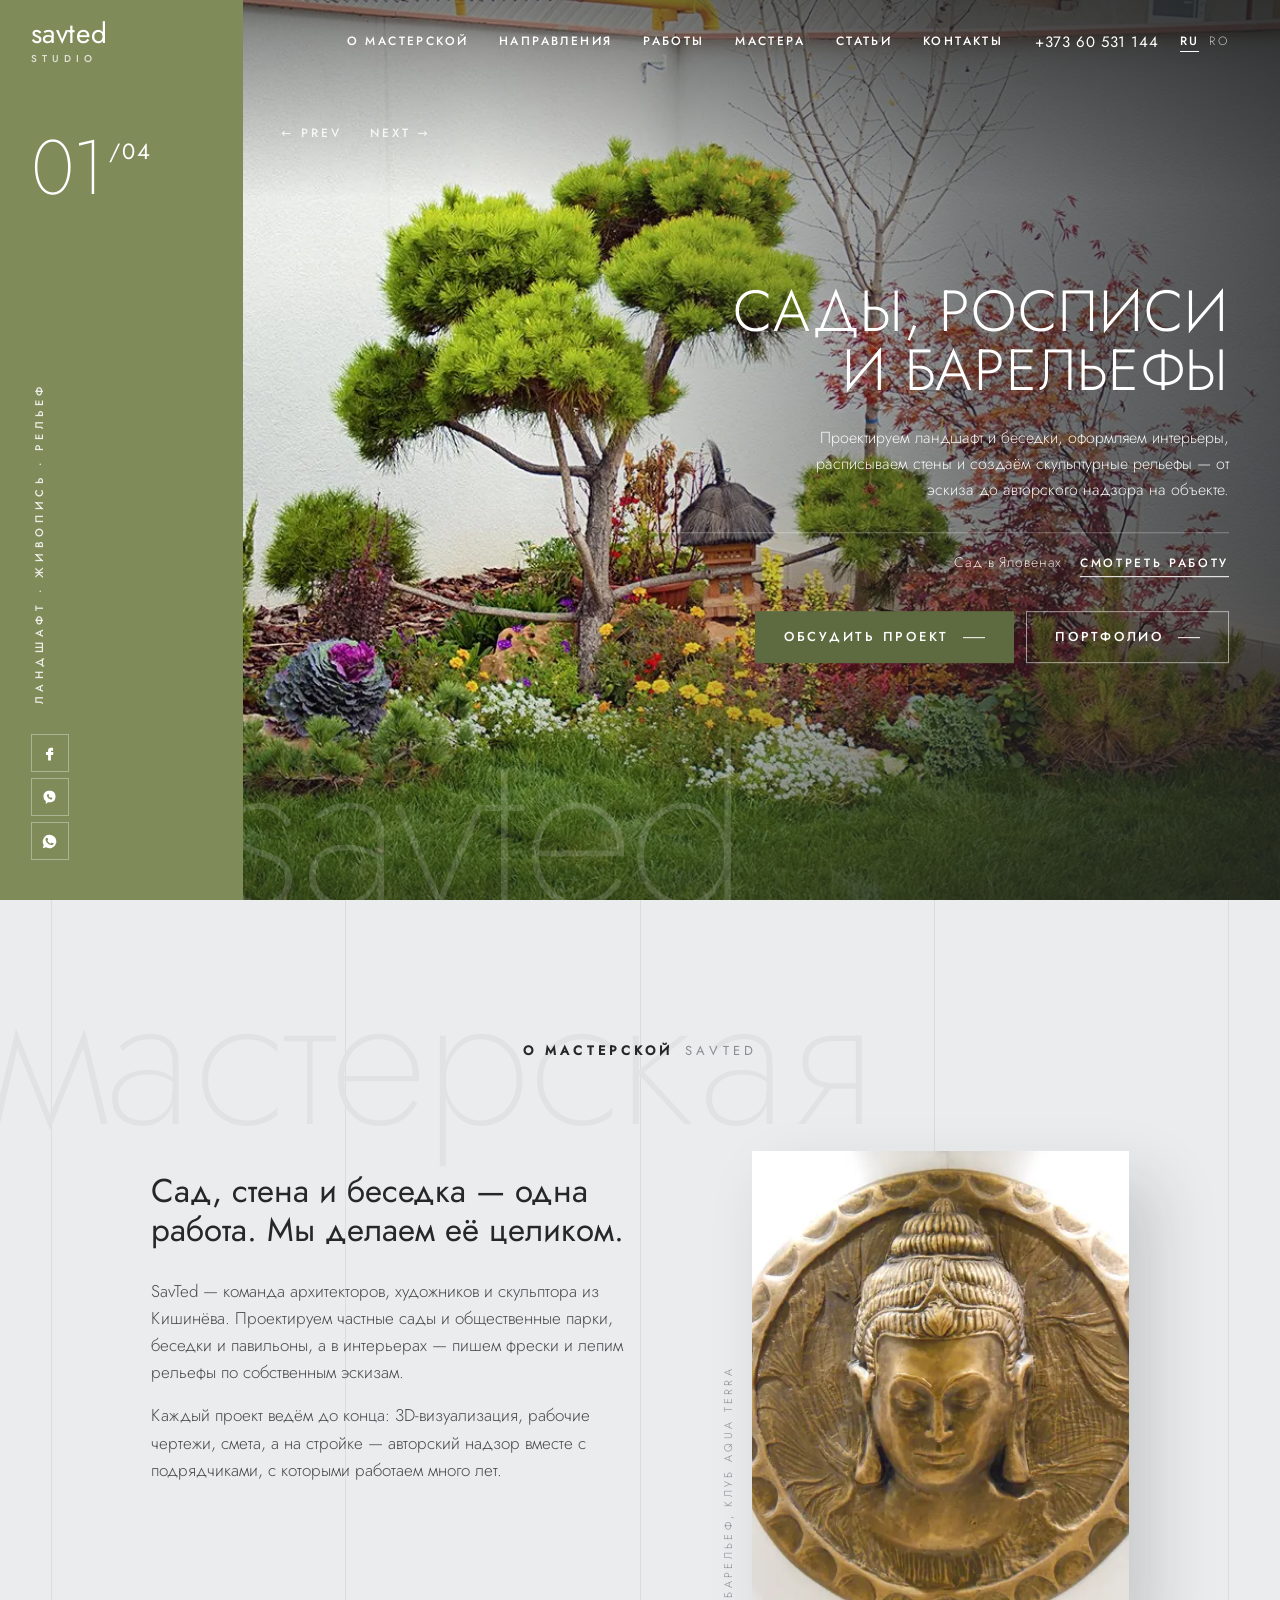
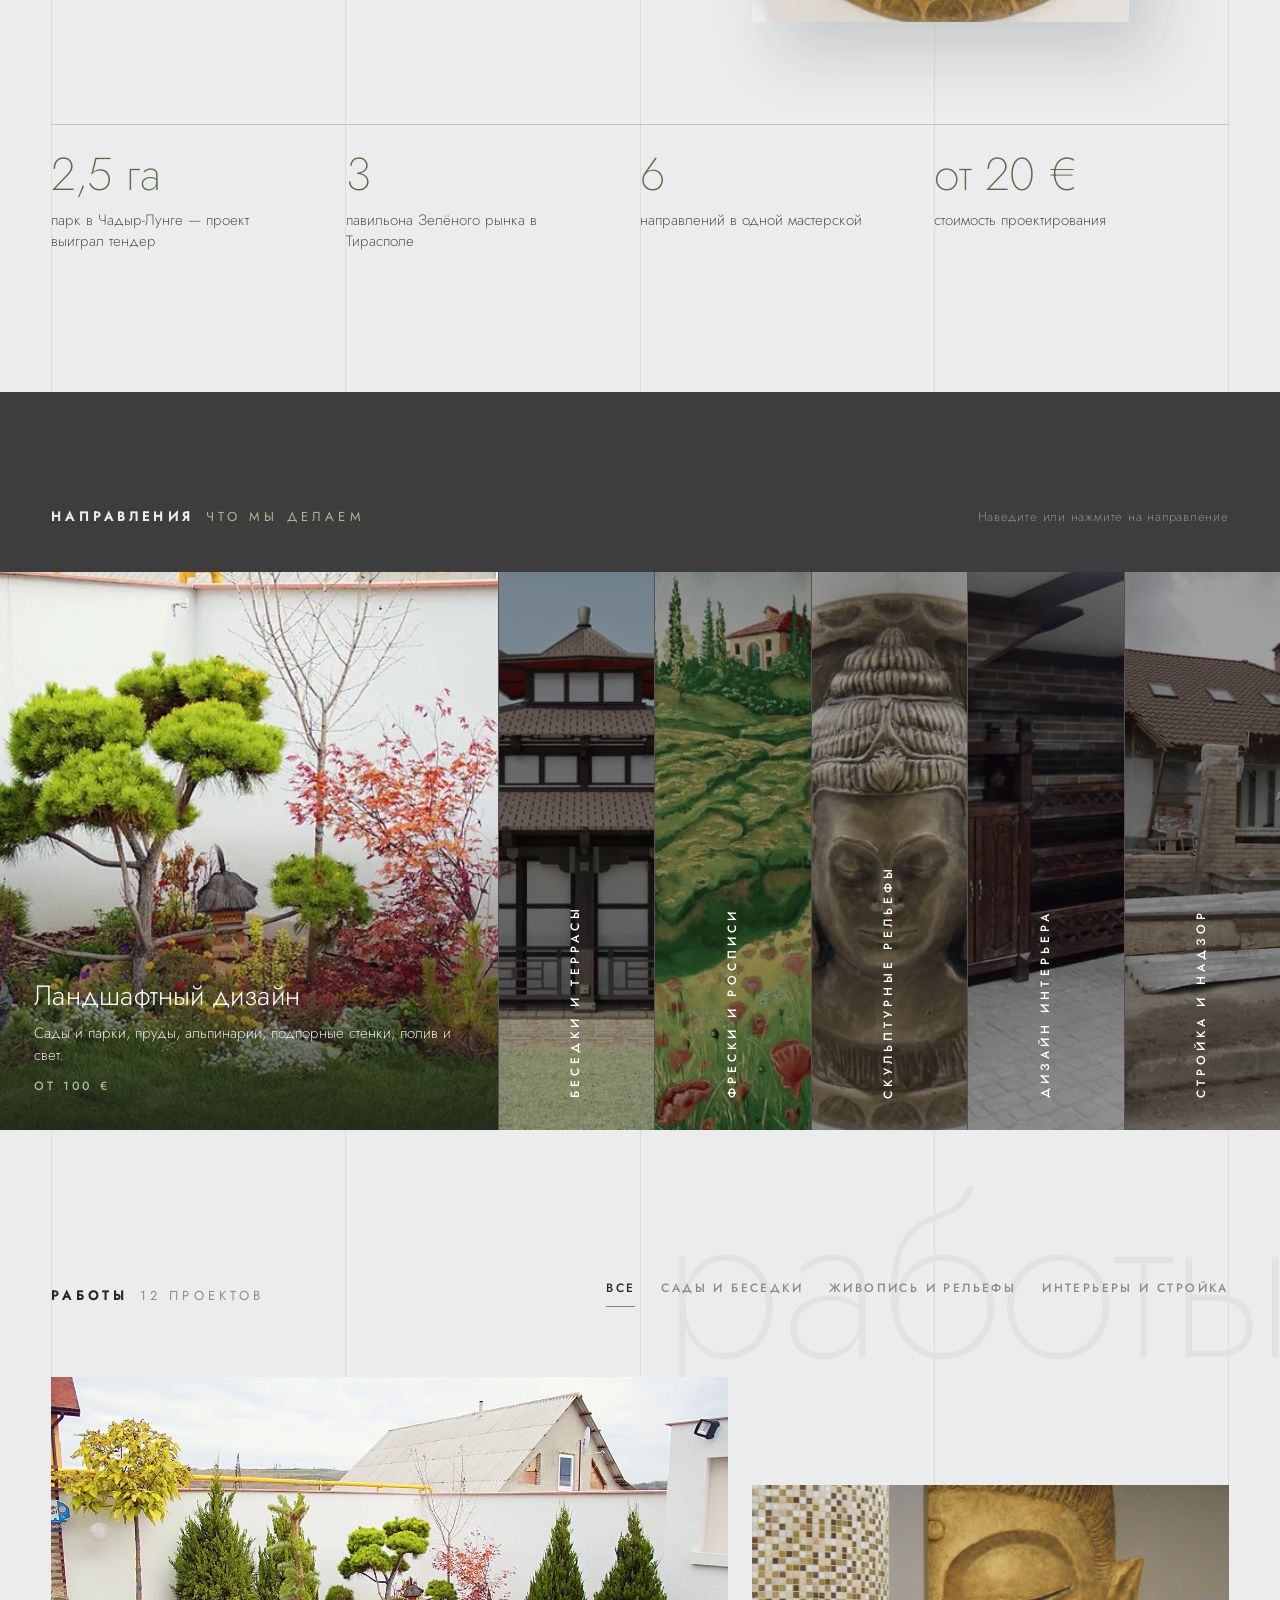
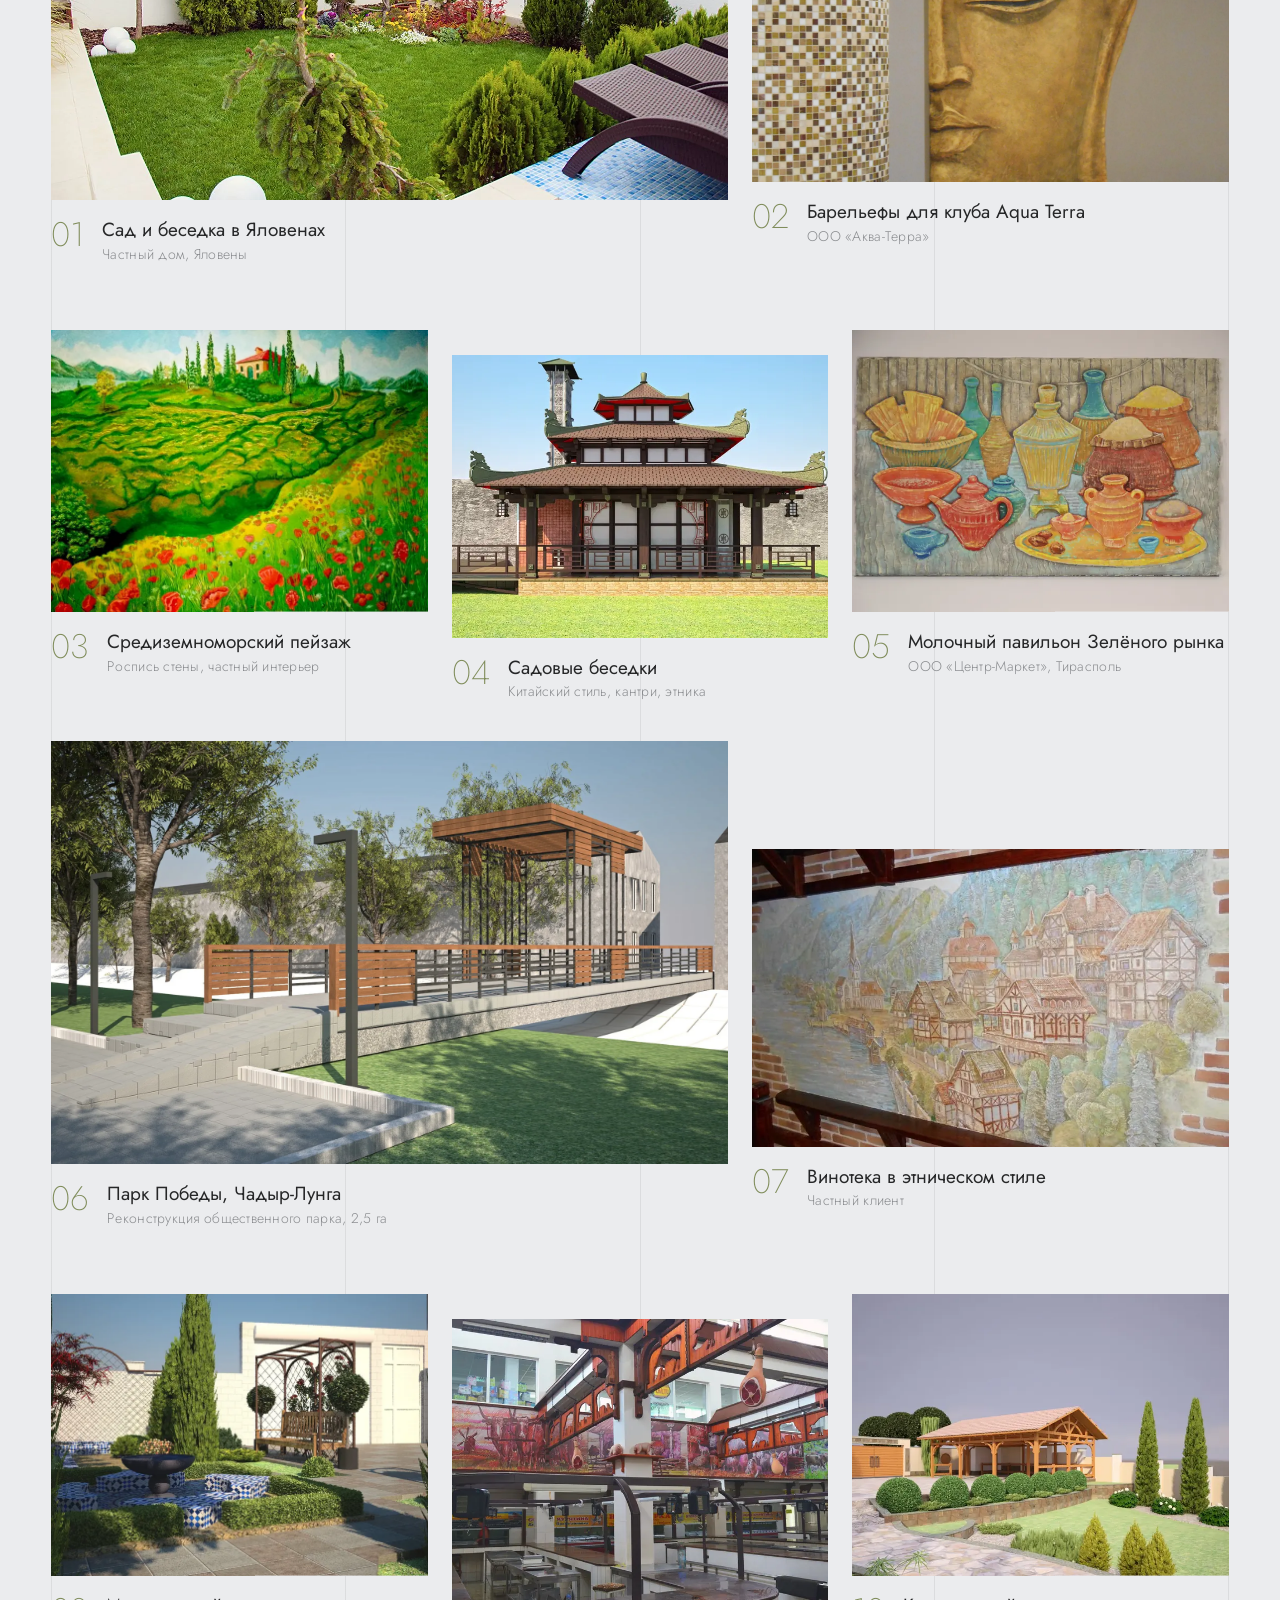
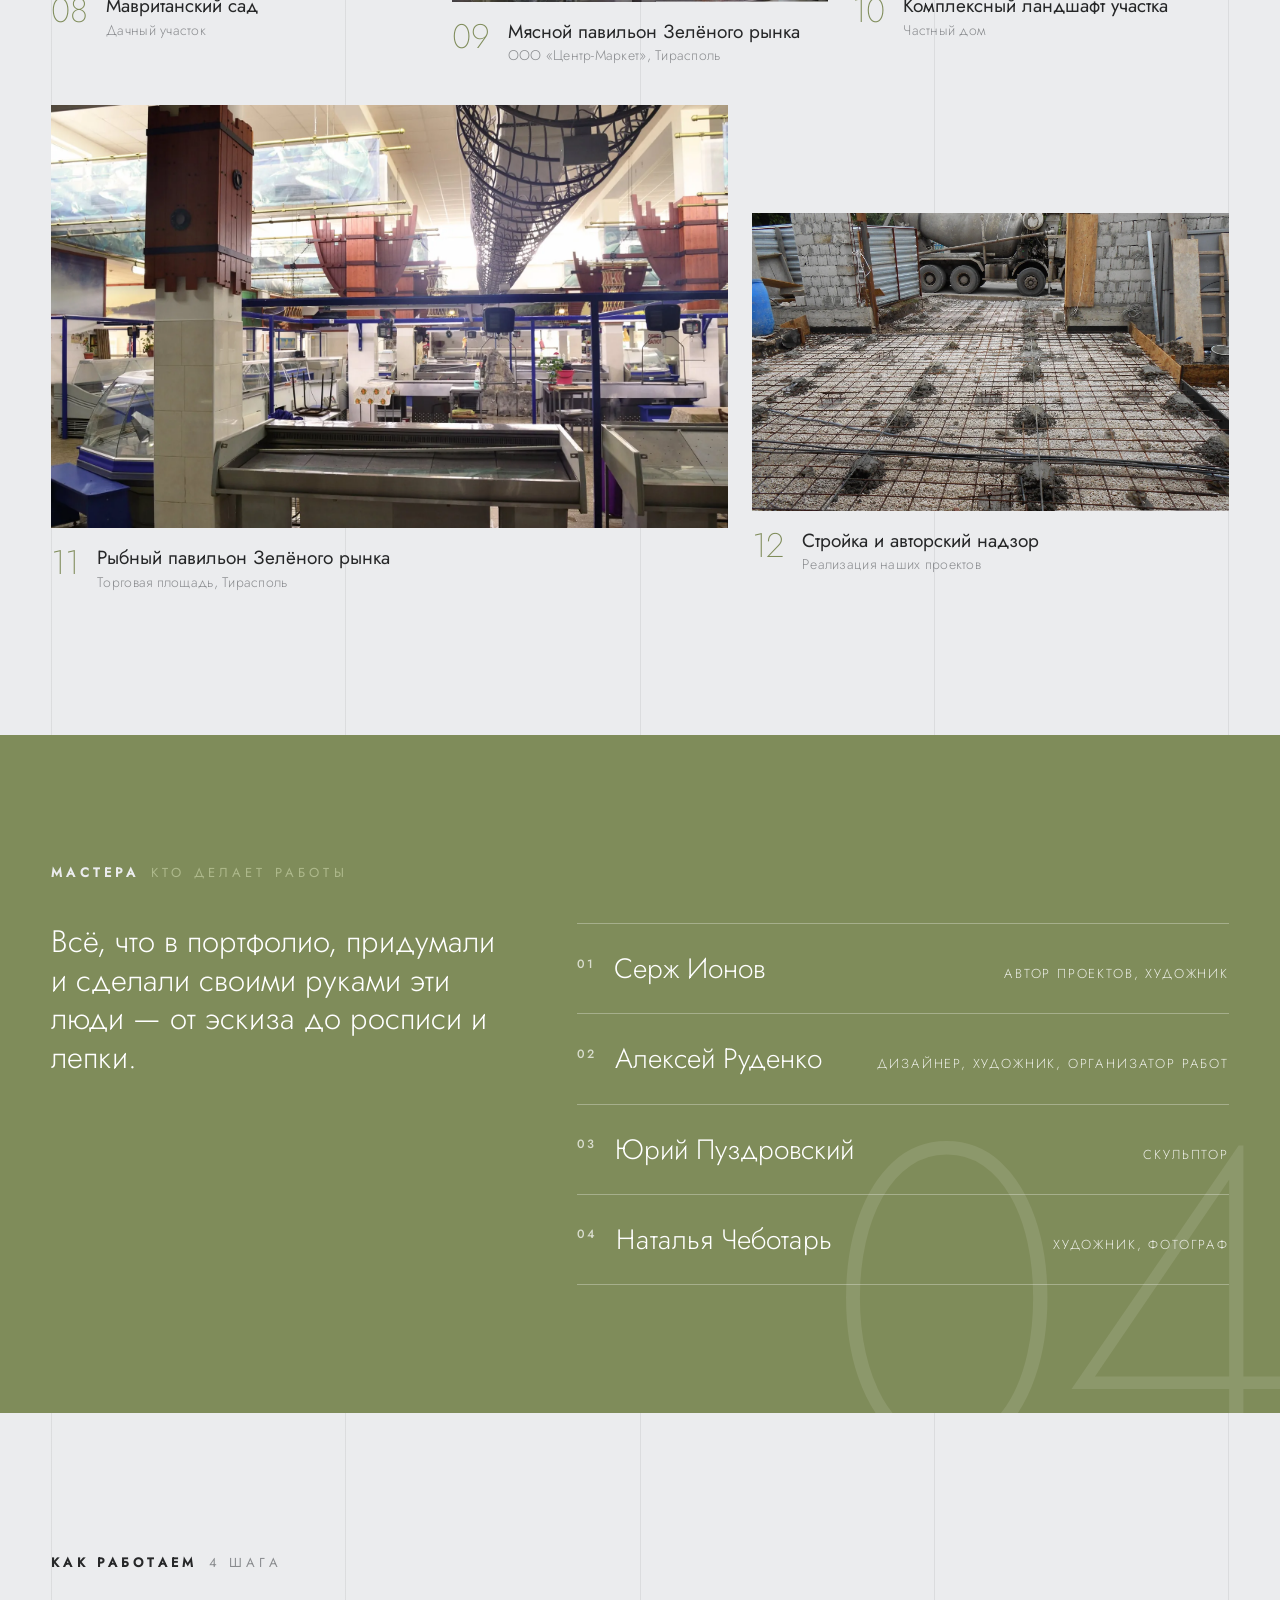
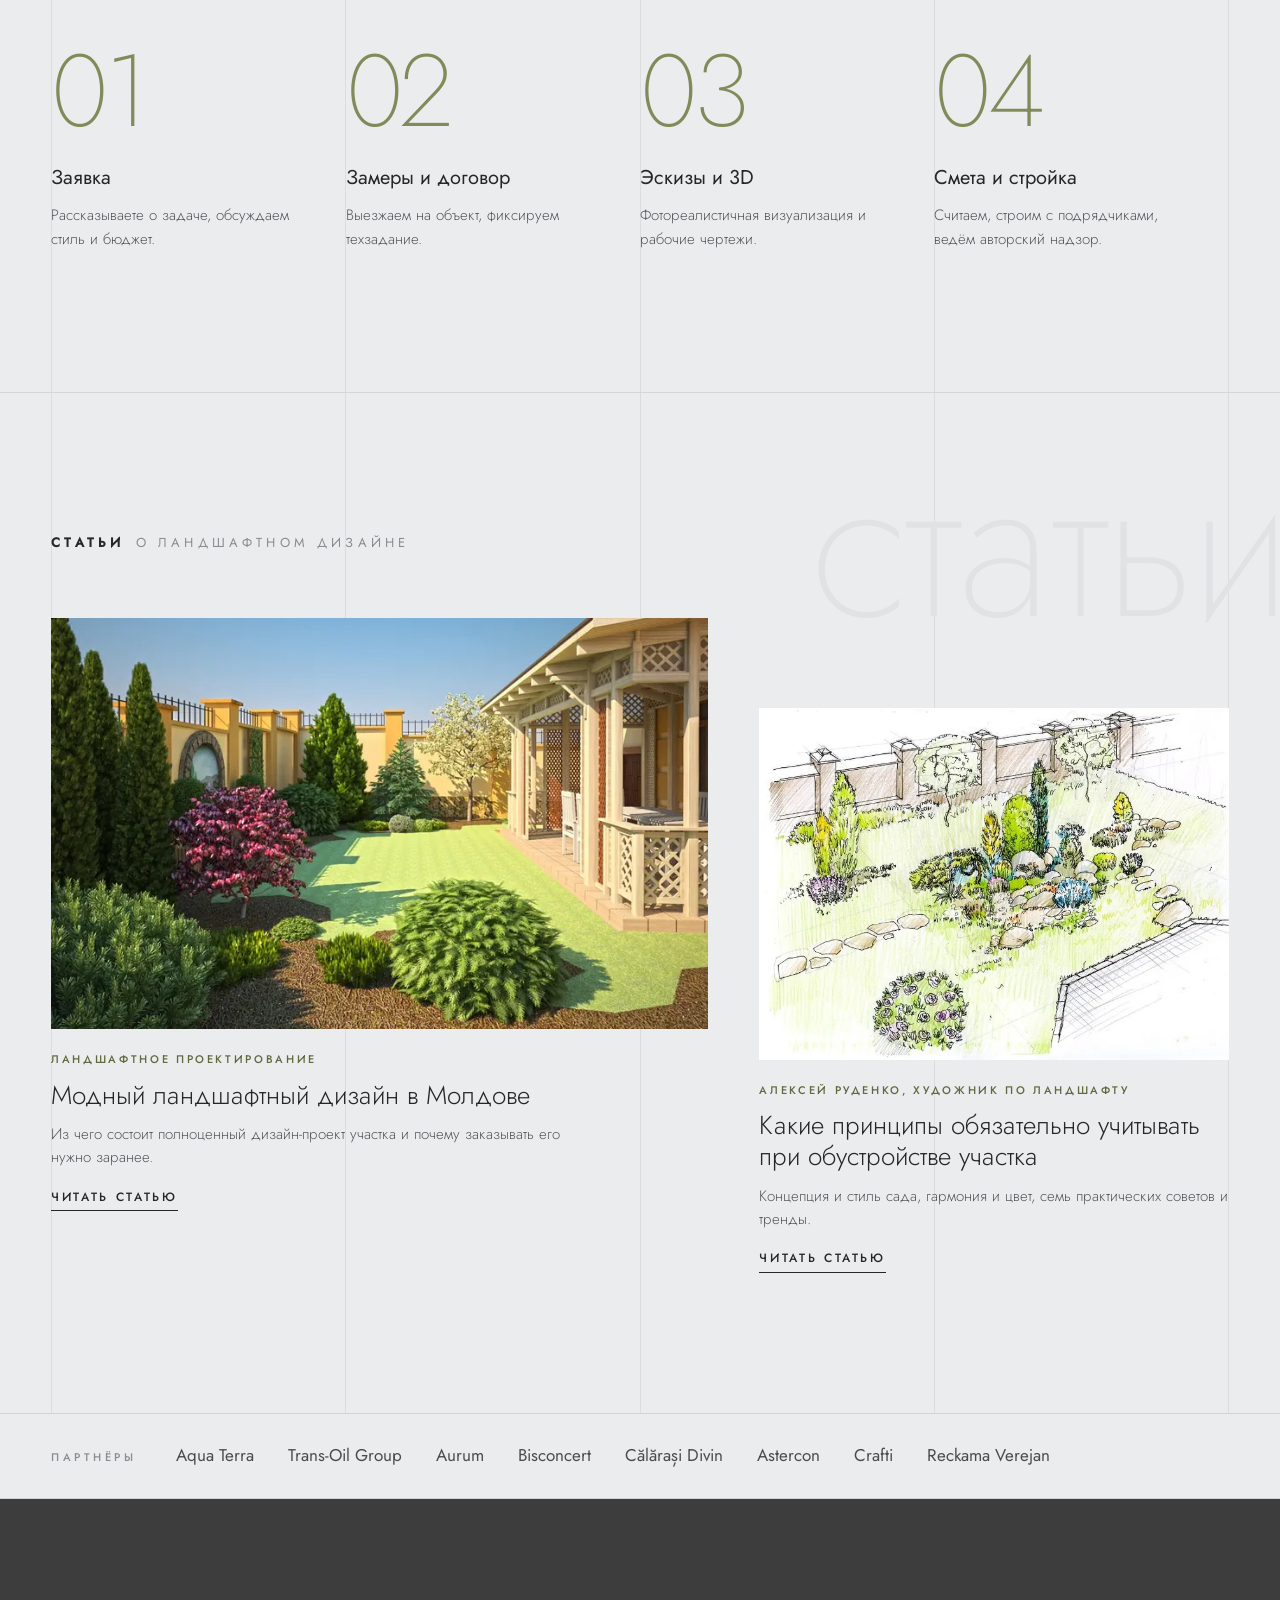
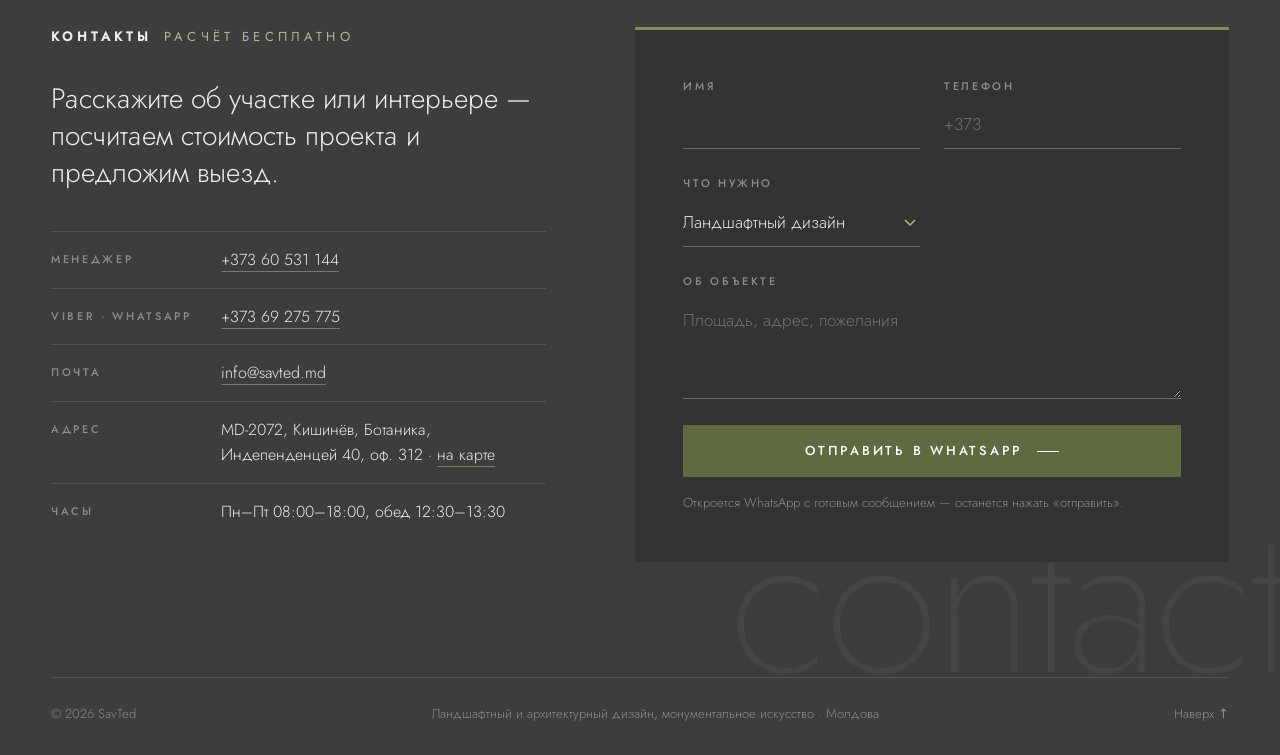
==== commit 092ca426: "Add files via upload" ====
--- a/index.html
+++ b/index.html
@@ -1,290 +1,291 @@
-<!doctype html>
-<html lang="ru">
-<head>
-<meta charset="utf-8">
-<meta name="viewport" content="width=device-width,initial-scale=1">
-<title>SavTed — ландшафтный дизайн, роспись стен и барельефы в Молдове</title>
-<meta name="description" content="Мастерская SavTed: проекты садов, парков и беседок, дизайн интерьеров, фрески, росписи и скульптурные рельефы. Кишинёв, вся Молдова.">
-<link rel="icon" href="favicon.svg" type="image/svg+xml">
-<link rel="alternate" hreflang="ro" href="ro.html">
-<meta property="og:type" content="website">
-<meta property="og:title" content="SavTed — сады, росписи и барельефы">
-<meta property="og:description" content="Проектируем сады и беседки, расписываем стены, создаём барельефы. Кишинёв.">
-<meta property="og:image" content="https://webonix-md.github.io/savted/img/og/og-square-ru.jpg">
-<meta property="og:image:width" content="1200">
-<meta property="og:image:height" content="1200">
-<link rel="preload" href="fonts/Jost-Light.woff2" as="font" type="font/woff2" crossorigin>
-<link rel="stylesheet" href="style.css?v=7">
-</head>
-<body>
-
-<header class="top" id="top">
-  <a class="brand" href="#top" aria-label="SavTed — на главную">savted<small>studio</small></a>
-  <nav class="nav" aria-label="Разделы">
-    <a href="#about">О мастерской</a>
-    <a href="#directions">Направления</a>
-    <a href="#works">Работы</a>
-    <a href="#team">Мастера</a>
-    <a href="#articles">Статьи</a>
-    <a href="#contact">Контакты</a>
-  </nav>
-  <div class="top__right">
-    <a class="top__phone" href="tel:+37360531144">+373 60 531 144</a>
-    <span class="lang"><b>RU</b><a href="ro.html" hreflang="ro">RO</a></span>
-    <button class="burger" type="button" aria-label="Меню" aria-expanded="false"><i></i><i></i></button>
-  </div>
-</header>
-
-<!-- HERO -->
-<section class="hero" aria-label="Избранные работы">
-  <aside class="hero__panel">
-    <div class="hero__count"><span class="js-cur">01</span><sup>/04</sup></div>
-    <p class="hero__vert">ландшафт · живопись · рельеф</p>
-    <ul class="hero__social">
-      <li><a href="https://www.facebook.com/profile.php?id=61595241628154" target="_blank" rel="noopener" aria-label="Facebook"><svg viewBox="0 0 24 24"><path d="M14 8h3V4h-3c-2.8 0-4 1.8-4 4.3V10H7v4h3v8h4v-8h3l.5-4H14V8.6c0-.4.2-.6.6-.6z"/></svg></a></li>
-      <li><a href="viber://chat?number=%2B37369275775" aria-label="Viber"><svg viewBox="0 0 24 24"><path d="M12 2.5c-5 0-8.5 2.6-8.5 8 0 3 1.2 5.2 3.3 6.4V21l3-2.4c.7.1 1.4.2 2.2.2 5 0 8.5-2.6 8.5-8.3 0-5.5-3.5-8-8.5-8zm3.7 11.6c-.4.6-1.1 1-1.8.8-2.6-.8-4.7-2.8-5.6-5.4-.2-.7.2-1.4.8-1.8l.6-.4c.3-.2.7-.1.9.2l.9 1.4c.2.3.1.7-.2.9l-.5.3c.4 1 1.3 1.9 2.3 2.4l.3-.5c.2-.3.6-.4.9-.2l1.4.9c.3.2.4.6.2.9z"/></svg></a></li>
-      <li><a href="https://wa.me/37369275775" target="_blank" rel="noopener" aria-label="WhatsApp"><svg viewBox="0 0 24 24"><path d="M12 2.5a9.5 9.5 0 0 0-8.2 14.3L2.5 21.5l4.8-1.3A9.5 9.5 0 1 0 12 2.5zm5.3 13.4c-.2.6-1.3 1.2-1.8 1.2-.5.1-1 .2-3.3-.7-2.8-1.1-4.6-4-4.7-4.2-.1-.2-1.1-1.5-1.1-2.9s.7-2 1-2.3c.2-.3.5-.3.7-.3h.5c.2 0 .4 0 .6.5l.8 2c.1.2.1.4 0 .5l-.3.5-.4.4c-.1.1-.3.3-.1.6.2.3.8 1.3 1.7 2.1 1.2 1 2.1 1.3 2.4 1.5.3.1.5.1.6-.1l.9-1c.2-.3.4-.2.6-.1l1.9.9c.3.1.5.2.5.3.1.2.1.7-.1 1.2z"/></svg></a></li>
-    </ul>
-  </aside>
-
-  <div class="hero__stage">
-    <div class="hero__slides">
-      <figure class="slide is-on" data-work="13"><img src="img/w/7c0b3475-l.webp" alt="Японский сад с бонсай и клёном на участке в Яловенах" fetchpriority="high"></figure>
-      <figure class="slide" data-work="11"><img src="img/w/cdaa45fe-l.webp" alt="Барельеф Будды под бронзу в клубе Aqua Terra" loading="lazy"></figure>
-      <figure class="slide" data-work="7"><img src="img/w/23a6d902-l.webp" alt="Роспись стены: средиземноморский пейзаж с маками" loading="lazy"></figure>
-      <figure class="slide" data-work="15"><img src="img/w/4194f8a2-l.webp" alt="Проект беседки в китайском стиле" loading="lazy"></figure>
-    </div>
-    <div class="hero__fog" aria-hidden="true"></div>
-
-    <div class="hero__ctrl">
-      <button type="button" class="js-prev" aria-label="Предыдущая работа">← prev</button>
-      <button type="button" class="js-next" aria-label="Следующая работа">next →</button>
-    </div>
-
-    <div class="hero__copy">
-      <h1>Сады, росписи<br>и&nbsp;барельефы</h1>
-      <p>Проектируем ландшафт и беседки, оформляем интерьеры, расписываем стены и создаём скульптурные рельефы — от эскиза до авторского надзора на объекте.</p>
-      <div class="hero__caption">
-        <span class="js-cap-n">Сад в Яловенах</span>
-        <button type="button" class="link js-cap-open">Смотреть работу</button>
-      </div>
-      <div class="hero__btns">
-        <a class="btn btn--moss" href="#contact">Обсудить проект</a>
-        <a class="btn btn--ghost" href="#works">Портфолио</a>
-      </div>
-    </div>
-  </div>
-  <div class="ghost ghost--hero" aria-hidden="true">savted</div>
-</section>
-
-<!-- ABOUT -->
-<section class="about sec" id="about">
-  <div class="lines" aria-hidden="true"></div>
-  <div class="ghost ghost--about" aria-hidden="true">мастерская</div>
-  <div class="wrap about__grid">
-    <h2 class="kicker reveal"><b>О мастерской</b> <span>savted</span></h2>
-    <div class="about__text reveal">
-      <p class="about__lead">Сад, стена и&nbsp;беседка — одна работа. Мы делаем её целиком.</p>
-      <p>SavTed — команда архитекторов, художников и скульптора из Кишинёва. Проектируем частные сады и общественные парки, беседки и павильоны, а в интерьерах — пишем фрески и лепим рельефы по собственным эскизам.</p>
-      <p>Каждый проект ведём до конца: 3D-визуализация, рабочие чертежи, смета, а на стройке — авторский надзор вместе с подрядчиками, с которыми работаем много лет.</p>
-    </div>
-    <figure class="about__pic reveal">
-      <img src="img/w/76ecb785-s.webp" alt="Круглый барельеф Будды под бронзу" loading="lazy">
-      <figcaption>Барельеф, клуб Aqua Terra</figcaption>
-    </figure>
-    <ul class="facts reveal">
-      <li><b>2,5&nbsp;га</b><span>парк в Чадыр-Лунге — проект выиграл тендер</span></li>
-      <li><b>3</b><span>павильона Зелёного рынка в Тирасполе</span></li>
-      <li><b>6</b><span>направлений в одной мастерской</span></li>
-      <li><b>от&nbsp;20&nbsp;€</b><span>стоимость проектирования</span></li>
-    </ul>
-  </div>
-</section>
-
-<!-- DIRECTIONS -->
-<section class="dirs" id="directions">
-  <div class="dirs__head wrap">
-    <h2 class="kicker kicker--light reveal"><b>Направления</b> <span>что мы делаем</span></h2>
-    <p class="dirs__hint reveal">Наведите или нажмите на направление</p>
-  </div>
-  <div class="strip">
-    <a class="strip__item is-open" href="#works" data-filter="garden">
-      <img src="img/w/7c0b3475-s.webp" alt="" loading="lazy">
-      <span class="strip__v">ландшафтный дизайн</span>
-      <span class="strip__body"><b>Ландшафтный дизайн</b><em>Сады и парки, пруды, альпинарии, подпорные стенки, полив и свет.</em><i>от 100 €</i></span>
-    </a>
-    <a class="strip__item" href="#works" data-filter="garden">
-      <img src="img/w/a6d77f5b-s.webp" alt="" loading="lazy">
-      <span class="strip__v">беседки и террасы</span>
-      <span class="strip__body"><b>Беседки, павильоны, террасы</b><em>Китайский стиль, кантри, этника — с мангалом, печью и чертежами.</em><i>от 30 €</i></span>
-    </a>
-    <a class="strip__item" href="#works" data-filter="art">
-      <img src="img/w/23a6d902-s.webp" alt="" loading="lazy">
-      <span class="strip__v">фрески и росписи</span>
-      <span class="strip__body"><b>Фрески, муралы, роспись</b><em>Роспись по сухой и сырой штукатурке, интерьеры и фасады.</em><i>от 50 €</i></span>
-    </a>
-    <a class="strip__item" href="#works" data-filter="art">
-      <img src="img/w/76ecb785-s.webp" alt="" loading="lazy">
-      <span class="strip__v">скульптурные рельефы</span>
-      <span class="strip__body"><b>Барельефы и горельефы</b><em>По нашим эскизам или эскизам вашего архитектора, под бронзу и камень.</em><i>от 150 €</i></span>
-    </a>
-    <a class="strip__item" href="#works" data-filter="interior">
-      <img src="img/w/365bd3c8-s.webp" alt="" loading="lazy">
-      <span class="strip__v">дизайн интерьера</span>
-      <span class="strip__body"><b>Дизайн интерьера</b><em>Коммерческие и частные интерьеры, мебель по индивидуальному дизайну.</em><i>от 20 €</i></span>
-    </a>
-    <a class="strip__item" href="#works" data-filter="interior">
-      <img src="img/w/06ae468c-s.webp" alt="" loading="lazy">
-      <span class="strip__v">стройка и надзор</span>
-      <span class="strip__body"><b>Строительство и авторский надзор</b><em>Организуем работы и следим, чтобы построили ровно по проекту.</em><i>от 400 €</i></span>
-    </a>
-  </div>
-</section>
-
-<!-- WORKS -->
-<section class="works sec" id="works">
-  <div class="lines" aria-hidden="true"></div>
-  <div class="ghost ghost--works" aria-hidden="true">работы</div>
-  <div class="wrap">
-    <div class="works__head">
-      <h2 class="kicker reveal"><b>Работы</b> <span>12 проектов</span></h2>
-      <div class="filters reveal" role="tablist" aria-label="Фильтр работ">
-        <button type="button" class="is-on" data-f="all">Все</button>
-        <button type="button" data-f="garden">Сады и беседки</button>
-        <button type="button" data-f="art">Живопись и рельефы</button>
-        <button type="button" data-f="interior">Интерьеры и стройка</button>
-      </div>
-    </div>
-    <div class="grid js-grid"></div>
-  </div>
-</section>
-
-<!-- TEAM -->
-<section class="team" id="team">
-  <div class="ghost ghost--team" aria-hidden="true">04</div>
-  <div class="wrap team__grid">
-    <h2 class="kicker kicker--light reveal"><b>Мастера</b> <span>кто делает работы</span></h2>
-    <p class="team__lead reveal">Всё, что в портфолио, придумали и сделали своими руками эти люди — от эскиза до росписи и лепки.</p>
-    <ol class="people">
-      <li class="reveal"><b>Серж Ионов</b><span>автор проектов, художник</span></li>
-      <li class="reveal"><b>Алексей Руденко</b><span>дизайнер, художник, организатор работ</span></li>
-      <li class="reveal"><b>Юрий Пуздровский</b><span>скульптор</span></li>
-      <li class="reveal"><b>Наталья Чеботарь</b><span>художник, фотограф</span></li>
-    </ol>
-  </div>
-</section>
-
-<!-- PROCESS -->
-<section class="steps sec" id="process">
-  <div class="lines" aria-hidden="true"></div>
-  <div class="wrap">
-    <h2 class="kicker reveal"><b>Как работаем</b> <span>4 шага</span></h2>
-    <ol class="steps__list">
-      <li class="reveal"><i>01</i><b>Заявка</b><span>Рассказываете о задаче, обсуждаем стиль и бюджет.</span></li>
-      <li class="reveal"><i>02</i><b>Замеры и договор</b><span>Выезжаем на объект, фиксируем техзадание.</span></li>
-      <li class="reveal"><i>03</i><b>Эскизы и 3D</b><span>Фотореалистичная визуализация и рабочие чертежи.</span></li>
-      <li class="reveal"><i>04</i><b>Смета и стройка</b><span>Считаем, строим с подрядчиками, ведём авторский надзор.</span></li>
-    </ol>
-  </div>
-</section>
-
-<!-- ARTICLES -->
-<section class="arts sec" id="articles">
-  <div class="lines" aria-hidden="true"></div>
-  <div class="ghost ghost--arts" aria-hidden="true">статьи</div>
-  <div class="wrap">
-    <h2 class="kicker reveal"><b>Статьи</b> <span>о ландшафтном дизайне</span></h2>
-    <div class="arts__grid">
-      <a class="acard reveal" href="articles/landshaft-trend.html">
-        <span class="acard__img"><img src="img/a/trend-s.webp" alt="3D-визуализация сада с деревянной беседкой" loading="lazy"></span>
-        <span class="acard__k">Ландшафтное проектирование</span>
-        <b class="acard__t">Модный ландшафтный дизайн в Молдове</b>
-        <span class="acard__d">Из чего состоит полноценный дизайн-проект участка и почему заказывать его нужно заранее.</span>
-        <span class="link">Читать статью</span>
-      </a>
-      <a class="acard reveal" href="articles/principy-uchastka.html">
-        <span class="acard__img"><img src="img/a/principy-s.webp" alt="Ручной эскиз сада: дорожки, клумбы, альпинарий" loading="lazy"></span>
-        <span class="acard__k">Алексей Руденко, художник по ландшафту</span>
-        <b class="acard__t">Какие принципы обязательно учитывать при обустройстве участка</b>
-        <span class="acard__d">Концепция и стиль сада, гармония и цвет, семь практических советов и тренды.</span>
-        <span class="link">Читать статью</span>
-      </a>
-    </div>
-  </div>
-</section>
-
-<!-- PARTNERS -->
-<section class="partners" aria-label="Партнёры">
-  <div class="wrap partners__row">
-    <span class="partners__t">Партнёры</span>
-    <ul>
-      <li>Aqua Terra</li><li>Trans-Oil Group</li><li>Aurum</li><li>Bisconcert</li><li>Călărași Divin</li><li>Astercon</li><li>Crafti</li><li>Reckama Verejan</li>
-    </ul>
-  </div>
-</section>
-
-<!-- CONTACT -->
-<section class="contact" id="contact">
-  <div class="ghost ghost--contact" aria-hidden="true">contact</div>
-  <div class="wrap contact__grid">
-    <div class="contact__info reveal">
-      <h2 class="kicker kicker--light"><b>Контакты</b> <span>расчёт бесплатно</span></h2>
-      <p class="contact__lead">Расскажите об участке или интерьере — посчитаем стоимость проекта и предложим выезд.</p>
-      <dl class="contact__dl">
-        <div><dt>Менеджер</dt><dd><a href="tel:+37360531144">+373 60 531 144</a></dd></div>
-        <div><dt>Viber · WhatsApp</dt><dd><a href="tel:+37369275775">+373 69 275 775</a></dd></div>
-        <div><dt>Почта</dt><dd><a href="mailto:info@savted.md">info@savted.md</a></dd></div>
-        <div><dt>Адрес</dt><dd>Кишинёв, Ботаника,<br>бул. Независимости 40, оф. 312 · <a href="https://www.google.com/maps/search/?api=1&amp;query=Independen%C8%9Bei+40+Chi%C8%99in%C4%83u" target="_blank" rel="noopener">на карте</a></dd></div>
-        <div><dt>Часы</dt><dd>Пн–Пт 08:00–18:00, обед 12:30–13:30</dd></div>
-      </dl>
-    </div>
-    <form class="form reveal js-form" novalidate>
-      <label><span>Имя</span><input name="name" autocomplete="name" required></label>
-      <label><span>Телефон</span><input name="phone" type="tel" autocomplete="tel" required placeholder="+373"></label>
-      <label><span>Что нужно</span>
-        <select name="service">
-          <option>Ландшафтный дизайн</option>
-          <option>Беседка, павильон, терраса</option>
-          <option>Фреска или роспись стен</option>
-          <option>Барельеф, рельеф</option>
-          <option>Дизайн интерьера</option>
-          <option>Строительство и надзор</option>
-        </select>
-      </label>
-      <label class="form__wide"><span>Об объекте</span><textarea name="msg" rows="3" placeholder="Площадь, адрес, пожелания"></textarea></label>
-      <button class="btn btn--moss form__wide" type="submit">Отправить в WhatsApp</button>
-      <p class="form__note form__wide">Откроется WhatsApp с готовым сообщением — останется нажать «отправить».</p>
-    </form>
-  </div>
-  <footer class="foot wrap">
-    <span>© 2026 SavTed</span>
-    <span>Ландшафтный и архитектурный дизайн, монументальное искусство · Молдова</span>
-    <a href="#top">Наверх ↑</a>
-  </footer>
-</section>
-
-<!-- LIGHTBOX -->
-<div class="lb" role="dialog" aria-modal="true" aria-label="Проект" hidden>
-  <button class="lb__x" type="button" aria-label="Закрыть">×</button>
-  <div class="lb__stage">
-    <img class="lb__img" alt="">
-    <button class="lb__nav lb__prev" type="button" aria-label="Предыдущее фото">←</button>
-    <button class="lb__nav lb__next" type="button" aria-label="Следующее фото">→</button>
-  </div>
-  <aside class="lb__info">
-    <span class="lb__num"></span>
-    <h3 class="lb__t"></h3>
-    <p class="lb__client"></p>
-    <p class="lb__d"></p>
-    <div class="lb__full" id="lb-full" hidden></div>
-    <button class="lb__more" type="button" aria-expanded="false" aria-controls="lb-full">Читать полностью</button>
-    <p class="lb__cnt"></p>
-    <div class="lb__thumbs"></div>
-    <a class="btn btn--moss lb__cta" href="#contact">Хочу похожий проект</a>
-  </aside>
-</div>
-
-<script src="works-text.js?v=1"></script>
-<script src="main.js?v=3"></script>
-</body>
-</html>
+<!doctype html>
+<html lang="ru">
+<head>
+<meta charset="utf-8">
+<meta name="viewport" content="width=device-width,initial-scale=1">
+<meta name="robots" content="noindex, nofollow">
+<title>SavTed — ландшафтный дизайн, роспись стен и барельефы в Молдове</title>
+<meta name="description" content="Мастерская SavTed: проекты садов, парков и беседок, дизайн интерьеров, фрески, росписи и скульптурные рельефы. Кишинёв, вся Молдова.">
+<link rel="icon" href="favicon.svg" type="image/svg+xml">
+<link rel="alternate" hreflang="ro" href="ro.html">
+<meta property="og:type" content="website">
+<meta property="og:title" content="SavTed — сады, росписи и барельефы">
+<meta property="og:description" content="Проектируем сады и беседки, расписываем стены, создаём барельефы. Кишинёв.">
+<meta property="og:image" content="https://webonix-md.github.io/savted/img/og/og-square-ru.jpg">
+<meta property="og:image:width" content="1200">
+<meta property="og:image:height" content="1200">
+<link rel="preload" href="fonts/Jost-Light.woff2" as="font" type="font/woff2" crossorigin>
+<link rel="stylesheet" href="style.css?v=7">
+</head>
+<body id="top">
+
+<header class="top">
+  <a class="brand" href="#top" aria-label="SavTed — на главную">savted<small>studio</small></a>
+  <nav class="nav" aria-label="Разделы">
+    <a href="#about">О мастерской</a>
+    <a href="#directions">Направления</a>
+    <a href="#works">Работы</a>
+    <a href="#team">Мастера</a>
+    <a href="#articles">Статьи</a>
+    <a href="#contact">Контакты</a>
+  </nav>
+  <div class="top__right">
+    <a class="top__phone" href="tel:+37360531144">+373 60 531 144</a>
+    <span class="lang"><b>RU</b><a href="ro.html" hreflang="ro">RO</a></span>
+    <button class="burger" type="button" aria-label="Меню" aria-expanded="false"><i></i><i></i></button>
+  </div>
+</header>
+
+<!-- HERO -->
+<section class="hero" aria-label="Избранные работы">
+  <aside class="hero__panel">
+    <div class="hero__count"><span class="js-cur">01</span><sup>/04</sup></div>
+    <p class="hero__vert">ландшафт · живопись · рельеф</p>
+    <ul class="hero__social">
+      <li><a href="https://www.facebook.com/profile.php?id=61595241628154" target="_blank" rel="noopener" aria-label="Facebook"><svg viewBox="0 0 24 24"><path d="M14 8h3V4h-3c-2.8 0-4 1.8-4 4.3V10H7v4h3v8h4v-8h3l.5-4H14V8.6c0-.4.2-.6.6-.6z"/></svg></a></li>
+      <li><a href="viber://chat?number=%2B37369275775" aria-label="Viber"><svg viewBox="0 0 24 24"><path d="M12 2.5c-5 0-8.5 2.6-8.5 8 0 3 1.2 5.2 3.3 6.4V21l3-2.4c.7.1 1.4.2 2.2.2 5 0 8.5-2.6 8.5-8.3 0-5.5-3.5-8-8.5-8zm3.7 11.6c-.4.6-1.1 1-1.8.8-2.6-.8-4.7-2.8-5.6-5.4-.2-.7.2-1.4.8-1.8l.6-.4c.3-.2.7-.1.9.2l.9 1.4c.2.3.1.7-.2.9l-.5.3c.4 1 1.3 1.9 2.3 2.4l.3-.5c.2-.3.6-.4.9-.2l1.4.9c.3.2.4.6.2.9z"/></svg></a></li>
+      <li><a href="https://wa.me/37369275775" target="_blank" rel="noopener" aria-label="WhatsApp"><svg viewBox="0 0 24 24"><path d="M12 2.5a9.5 9.5 0 0 0-8.2 14.3L2.5 21.5l4.8-1.3A9.5 9.5 0 1 0 12 2.5zm5.3 13.4c-.2.6-1.3 1.2-1.8 1.2-.5.1-1 .2-3.3-.7-2.8-1.1-4.6-4-4.7-4.2-.1-.2-1.1-1.5-1.1-2.9s.7-2 1-2.3c.2-.3.5-.3.7-.3h.5c.2 0 .4 0 .6.5l.8 2c.1.2.1.4 0 .5l-.3.5-.4.4c-.1.1-.3.3-.1.6.2.3.8 1.3 1.7 2.1 1.2 1 2.1 1.3 2.4 1.5.3.1.5.1.6-.1l.9-1c.2-.3.4-.2.6-.1l1.9.9c.3.1.5.2.5.3.1.2.1.7-.1 1.2z"/></svg></a></li>
+    </ul>
+  </aside>
+
+  <div class="hero__stage">
+    <div class="hero__slides">
+      <figure class="slide is-on" data-work="13"><img src="img/w/7c0b3475-l.webp" alt="Японский сад с бонсай и клёном на участке в Яловенах" fetchpriority="high"></figure>
+      <figure class="slide" data-work="11"><img src="img/w/cdaa45fe-l.webp" alt="Барельеф Будды под бронзу в клубе Aqua Terra" loading="lazy"></figure>
+      <figure class="slide" data-work="7"><img src="img/w/23a6d902-l.webp" alt="Роспись стены: средиземноморский пейзаж с маками" loading="lazy"></figure>
+      <figure class="slide" data-work="15"><img src="img/w/4194f8a2-l.webp" alt="Проект беседки в китайском стиле" loading="lazy"></figure>
+    </div>
+    <div class="hero__fog" aria-hidden="true"></div>
+
+    <div class="hero__ctrl">
+      <button type="button" class="js-prev" aria-label="Предыдущая работа">← prev</button>
+      <button type="button" class="js-next" aria-label="Следующая работа">next →</button>
+    </div>
+
+    <div class="hero__copy">
+      <h1>Сады, росписи<br>и&nbsp;барельефы</h1>
+      <p>Проектируем ландшафт и беседки, оформляем интерьеры, расписываем стены и создаём скульптурные рельефы — от эскиза до авторского надзора на объекте.</p>
+      <div class="hero__caption">
+        <span class="js-cap-n">Сад в Яловенах</span>
+        <button type="button" class="link js-cap-open">Смотреть работу</button>
+      </div>
+      <div class="hero__btns">
+        <a class="btn btn--moss" href="#contact">Обсудить проект</a>
+        <a class="btn btn--ghost" href="#works">Портфолио</a>
+      </div>
+    </div>
+  </div>
+  <div class="ghost ghost--hero" aria-hidden="true">savted</div>
+</section>
+
+<!-- ABOUT -->
+<section class="about sec" id="about">
+  <div class="lines" aria-hidden="true"></div>
+  <div class="ghost ghost--about" aria-hidden="true">мастерская</div>
+  <div class="wrap about__grid">
+    <h2 class="kicker reveal"><b>О мастерской</b> <span>savted</span></h2>
+    <div class="about__text reveal">
+      <p class="about__lead">Сад, стена и&nbsp;беседка — одна работа. Мы делаем её целиком.</p>
+      <p>SavTed — команда архитекторов, художников и скульптора из Кишинёва. Проектируем частные сады и общественные парки, беседки и павильоны, а в интерьерах — пишем фрески и лепим рельефы по собственным эскизам.</p>
+      <p>Каждый проект ведём до конца: 3D-визуализация, рабочие чертежи, смета, а на стройке — авторский надзор вместе с подрядчиками, с которыми работаем много лет.</p>
+    </div>
+    <figure class="about__pic reveal">
+      <img src="img/w/76ecb785-s.webp" alt="Круглый барельеф Будды под бронзу" loading="lazy">
+      <figcaption>Барельеф, клуб Aqua Terra</figcaption>
+    </figure>
+    <ul class="facts reveal">
+      <li><b>2,5&nbsp;га</b><span>парк в Чадыр-Лунге — проект выиграл тендер</span></li>
+      <li><b>3</b><span>павильона Зелёного рынка в Тирасполе</span></li>
+      <li><b>6</b><span>направлений в одной мастерской</span></li>
+      <li><b>от&nbsp;20&nbsp;€</b><span>стоимость проектирования</span></li>
+    </ul>
+  </div>
+</section>
+
+<!-- DIRECTIONS -->
+<section class="dirs" id="directions">
+  <div class="dirs__head wrap">
+    <h2 class="kicker kicker--light reveal"><b>Направления</b> <span>что мы делаем</span></h2>
+    <p class="dirs__hint reveal">Наведите или нажмите на направление</p>
+  </div>
+  <div class="strip">
+    <a class="strip__item is-open" href="#works" data-filter="garden">
+      <img src="img/w/7c0b3475-s.webp" alt="" loading="lazy">
+      <span class="strip__v">ландшафтный дизайн</span>
+      <span class="strip__body"><b>Ландшафтный дизайн</b><em>Сады и парки, пруды, альпинарии, подпорные стенки, полив и свет.</em><i>от 100 €</i></span>
+    </a>
+    <a class="strip__item" href="#works" data-filter="garden">
+      <img src="img/w/a6d77f5b-s.webp" alt="" loading="lazy">
+      <span class="strip__v">беседки и террасы</span>
+      <span class="strip__body"><b>Беседки, павильоны, террасы</b><em>Китайский стиль, кантри, этника — с мангалом, печью и чертежами.</em><i>от 30 €</i></span>
+    </a>
+    <a class="strip__item" href="#works" data-filter="art">
+      <img src="img/w/23a6d902-s.webp" alt="" loading="lazy">
+      <span class="strip__v">фрески и росписи</span>
+      <span class="strip__body"><b>Фрески, муралы, роспись</b><em>Роспись по сухой и сырой штукатурке, интерьеры и фасады.</em><i>от 50 €</i></span>
+    </a>
+    <a class="strip__item" href="#works" data-filter="art">
+      <img src="img/w/76ecb785-s.webp" alt="" loading="lazy">
+      <span class="strip__v">скульптурные рельефы</span>
+      <span class="strip__body"><b>Барельефы и горельефы</b><em>По нашим эскизам или эскизам вашего архитектора, под бронзу и камень.</em><i>от 150 €</i></span>
+    </a>
+    <a class="strip__item" href="#works" data-filter="interior">
+      <img src="img/w/365bd3c8-s.webp" alt="" loading="lazy">
+      <span class="strip__v">дизайн интерьера</span>
+      <span class="strip__body"><b>Дизайн интерьера</b><em>Коммерческие и частные интерьеры, мебель по индивидуальному дизайну.</em><i>от 20 €</i></span>
+    </a>
+    <a class="strip__item" href="#works" data-filter="interior">
+      <img src="img/w/06ae468c-s.webp" alt="" loading="lazy">
+      <span class="strip__v">стройка и надзор</span>
+      <span class="strip__body"><b>Строительство и авторский надзор</b><em>Организуем работы и следим, чтобы построили ровно по проекту.</em><i>от 400 €</i></span>
+    </a>
+  </div>
+</section>
+
+<!-- WORKS -->
+<section class="works sec" id="works">
+  <div class="lines" aria-hidden="true"></div>
+  <div class="ghost ghost--works" aria-hidden="true">работы</div>
+  <div class="wrap">
+    <div class="works__head">
+      <h2 class="kicker reveal"><b>Работы</b> <span>12 проектов</span></h2>
+      <div class="filters reveal" role="tablist" aria-label="Фильтр работ">
+        <button type="button" class="is-on" data-f="all">Все</button>
+        <button type="button" data-f="garden">Сады и беседки</button>
+        <button type="button" data-f="art">Живопись и рельефы</button>
+        <button type="button" data-f="interior">Интерьеры и стройка</button>
+      </div>
+    </div>
+    <div class="grid js-grid"></div>
+  </div>
+</section>
+
+<!-- TEAM -->
+<section class="team" id="team">
+  <div class="ghost ghost--team" aria-hidden="true">04</div>
+  <div class="wrap team__grid">
+    <h2 class="kicker kicker--light reveal"><b>Мастера</b> <span>кто делает работы</span></h2>
+    <p class="team__lead reveal">Всё, что в портфолио, придумали и сделали своими руками эти люди — от эскиза до росписи и лепки.</p>
+    <ol class="people">
+      <li class="reveal"><b>Серж Ионов</b><span>автор проектов, художник</span></li>
+      <li class="reveal"><b>Алексей Руденко</b><span>дизайнер, художник, организатор работ</span></li>
+      <li class="reveal"><b>Юрий Пуздровский</b><span>скульптор</span></li>
+      <li class="reveal"><b>Наталья Чеботарь</b><span>художник, фотограф</span></li>
+    </ol>
+  </div>
+</section>
+
+<!-- PROCESS -->
+<section class="steps sec" id="process">
+  <div class="lines" aria-hidden="true"></div>
+  <div class="wrap">
+    <h2 class="kicker reveal"><b>Как работаем</b> <span>4 шага</span></h2>
+    <ol class="steps__list">
+      <li class="reveal"><i>01</i><b>Заявка</b><span>Рассказываете о задаче, обсуждаем стиль и бюджет.</span></li>
+      <li class="reveal"><i>02</i><b>Замеры и договор</b><span>Выезжаем на объект, фиксируем техзадание.</span></li>
+      <li class="reveal"><i>03</i><b>Эскизы и 3D</b><span>Фотореалистичная визуализация и рабочие чертежи.</span></li>
+      <li class="reveal"><i>04</i><b>Смета и стройка</b><span>Считаем, строим с подрядчиками, ведём авторский надзор.</span></li>
+    </ol>
+  </div>
+</section>
+
+<!-- ARTICLES -->
+<section class="arts sec" id="articles">
+  <div class="lines" aria-hidden="true"></div>
+  <div class="ghost ghost--arts" aria-hidden="true">статьи</div>
+  <div class="wrap">
+    <h2 class="kicker reveal"><b>Статьи</b> <span>о ландшафтном дизайне</span></h2>
+    <div class="arts__grid">
+      <a class="acard reveal" href="articles/landshaft-trend.html">
+        <span class="acard__img"><img src="img/a/trend-s.webp" alt="3D-визуализация сада с деревянной беседкой" loading="lazy"></span>
+        <span class="acard__k">Ландшафтное проектирование</span>
+        <b class="acard__t">Модный ландшафтный дизайн в Молдове</b>
+        <span class="acard__d">Из чего состоит полноценный дизайн-проект участка и почему заказывать его нужно заранее.</span>
+        <span class="link">Читать статью</span>
+      </a>
+      <a class="acard reveal" href="articles/principy-uchastka.html">
+        <span class="acard__img"><img src="img/a/principy-s.webp" alt="Ручной эскиз сада: дорожки, клумбы, альпинарий" loading="lazy"></span>
+        <span class="acard__k">Алексей Руденко, художник по ландшафту</span>
+        <b class="acard__t">Какие принципы обязательно учитывать при обустройстве участка</b>
+        <span class="acard__d">Концепция и стиль сада, гармония и цвет, семь практических советов и тренды.</span>
+        <span class="link">Читать статью</span>
+      </a>
+    </div>
+  </div>
+</section>
+
+<!-- PARTNERS -->
+<section class="partners" aria-label="Партнёры">
+  <div class="wrap partners__row">
+    <span class="partners__t">Партнёры</span>
+    <ul>
+      <li>Aqua Terra</li><li>Trans-Oil Group</li><li>Aurum</li><li>Bisconcert</li><li>Călărași Divin</li><li>Astercon</li><li>Crafti</li><li>Reckama Verejan</li>
+    </ul>
+  </div>
+</section>
+
+<!-- CONTACT -->
+<section class="contact" id="contact">
+  <div class="ghost ghost--contact" aria-hidden="true">contact</div>
+  <div class="wrap contact__grid">
+    <div class="contact__info reveal">
+      <h2 class="kicker kicker--light"><b>Контакты</b> <span>расчёт бесплатно</span></h2>
+      <p class="contact__lead">Расскажите об участке или интерьере — посчитаем стоимость проекта и предложим выезд.</p>
+      <dl class="contact__dl">
+        <div><dt>Менеджер</dt><dd><a href="tel:+37360531144">+373 60 531 144</a></dd></div>
+        <div><dt>Viber · WhatsApp</dt><dd><a href="tel:+37369275775">+373 69 275 775</a></dd></div>
+        <div><dt>Почта</dt><dd><a href="mailto:info@savted.md">info@savted.md</a></dd></div>
+        <div><dt>Адрес</dt><dd>MD-2072, Кишинёв, Ботаника,<br>Индепенденцей 40, оф. 312 · <a href="https://www.google.com/maps/search/?api=1&amp;query=Independen%C8%9Bei+40+Chi%C8%99in%C4%83u" target="_blank" rel="noopener">на карте</a></dd></div>
+        <div><dt>Часы</dt><dd>Пн–Пт 08:00–18:00, обед 12:30–13:30</dd></div>
+      </dl>
+    </div>
+    <form class="form reveal js-form" novalidate>
+      <label><span>Имя</span><input name="name" autocomplete="name" required></label>
+      <label><span>Телефон</span><input name="phone" type="tel" autocomplete="tel" required placeholder="+373"></label>
+      <label><span>Что нужно</span>
+        <select name="service">
+          <option>Ландшафтный дизайн</option>
+          <option>Беседка, павильон, терраса</option>
+          <option>Фреска или роспись стен</option>
+          <option>Барельеф, рельеф</option>
+          <option>Дизайн интерьера</option>
+          <option>Строительство и надзор</option>
+        </select>
+      </label>
+      <label class="form__wide"><span>Об объекте</span><textarea name="msg" rows="3" placeholder="Площадь, адрес, пожелания"></textarea></label>
+      <button class="btn btn--moss form__wide" type="submit">Отправить в WhatsApp</button>
+      <p class="form__note form__wide">Откроется WhatsApp с готовым сообщением — останется нажать «отправить».</p>
+    </form>
+  </div>
+  <footer class="foot wrap">
+    <span>© 2026 SavTed</span>
+    <span>Ландшафтный и архитектурный дизайн, монументальное искусство · Молдова</span>
+    <a href="#top">Наверх ↑</a>
+  </footer>
+</section>
+
+<!-- LIGHTBOX -->
+<div class="lb" role="dialog" aria-modal="true" aria-label="Проект" hidden>
+  <button class="lb__x" type="button" aria-label="Закрыть">×</button>
+  <div class="lb__stage">
+    <img class="lb__img" alt="">
+    <button class="lb__nav lb__prev" type="button" aria-label="Предыдущее фото">←</button>
+    <button class="lb__nav lb__next" type="button" aria-label="Следующее фото">→</button>
+  </div>
+  <aside class="lb__info">
+    <span class="lb__num"></span>
+    <h3 class="lb__t"></h3>
+    <p class="lb__client"></p>
+    <p class="lb__d"></p>
+    <div class="lb__full" id="lb-full" hidden></div>
+    <button class="lb__more" type="button" aria-expanded="false" aria-controls="lb-full">Читать полностью</button>
+    <p class="lb__cnt"></p>
+    <div class="lb__thumbs"></div>
+    <a class="btn btn--moss lb__cta" href="#contact">Хочу похожий проект</a>
+  </aside>
+</div>
+
+<script src="works-text.js?v=1"></script>
+<script src="main.js?v=3"></script>
+</body>
+</html>
